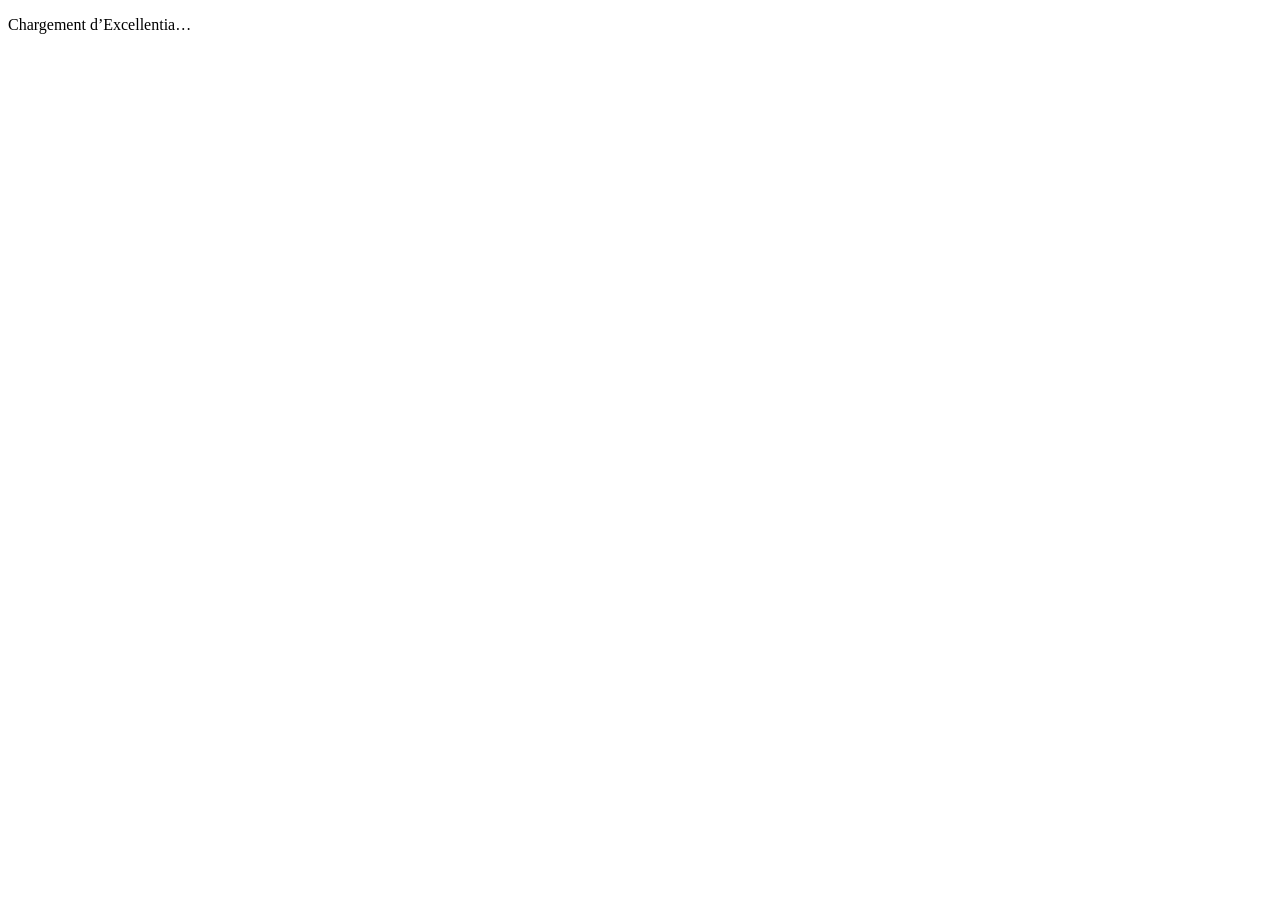
==== excellentia-student/index.html @ e50476e6 "gateway: add student entrypoint" ====
<!doctype html><html lang="fr"><meta charset="utf-8"><meta name="viewport" content="width=device-width,initial-scale=1"><title>Excellentia Student Gateway</title><link rel="manifest" href="manifest.webmanifest"><link rel="stylesheet" href="style.css"><body><main id="app"><p>Chargement d’Excellentia…</p></main><script src="app.js" defer></script></body></html>
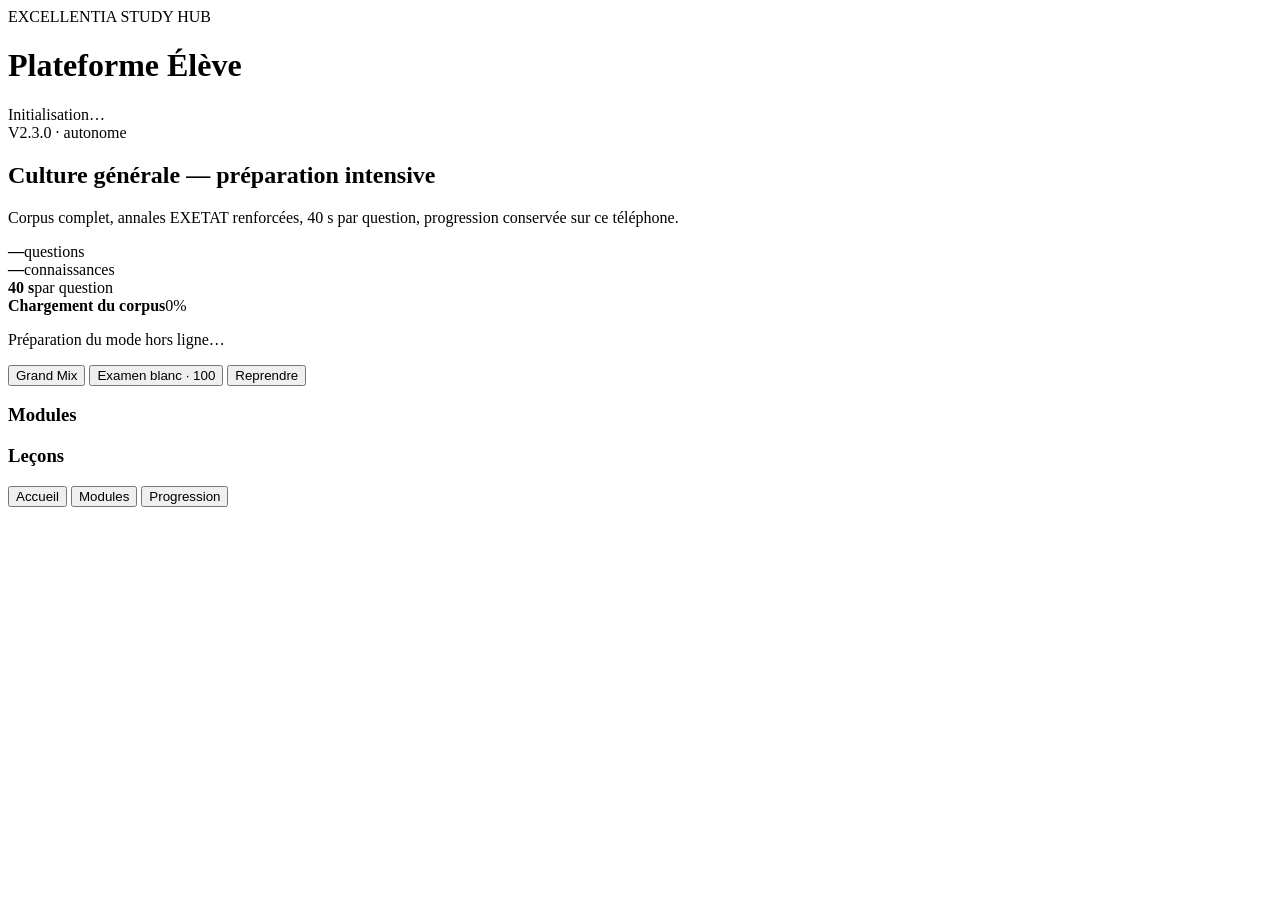
==== commit 50415383: "gateway: refresh index.html" ====
--- a/excellentia-student/index.html
+++ b/excellentia-student/index.html
@@ -1 +1,61 @@
-<!doctype html><html lang="fr"><meta charset="utf-8"><meta name="viewport" content="width=device-width,initial-scale=1"><title>Excellentia Student Gateway</title><link rel="manifest" href="manifest.webmanifest"><link rel="stylesheet" href="style.css"><body><main id="app"><p>Chargement d’Excellentia…</p></main><script src="app.js" defer></script></body></html>+<!doctype html>
+<html lang="fr">
+<head>
+<meta charset="utf-8">
+<meta name="viewport" content="width=device-width,initial-scale=1,viewport-fit=cover">
+<meta name="theme-color" content="#101828">
+<title>Excellentia Study Hub — Élève</title>
+<link rel="manifest" href="./manifest.webmanifest">
+<link rel="stylesheet" href="./style.css?v=230">
+</head>
+<body>
+<div id="app">
+<header class="topbar">
+  <div>
+    <div class="eyebrow">EXCELLENTIA STUDY HUB</div>
+    <h1>Plateforme Élève</h1>
+  </div>
+  <div id="net" class="pill">Initialisation…</div>
+</header>
+<main id="view">
+  <section class="hero card">
+    <div>
+      <span class="badge">V2.3.0 · autonome</span>
+      <h2>Culture générale — préparation intensive</h2>
+      <p>Corpus complet, annales EXETAT renforcées, 40 s par question, progression conservée sur ce téléphone.</p>
+    </div>
+    <div class="heroStats">
+      <div><b id="qCount">—</b><span>questions</span></div>
+      <div><b id="kCount">—</b><span>connaissances</span></div>
+      <div><b>40 s</b><span>par question</span></div>
+    </div>
+  </section>
+  <section id="loading" class="card">
+    <div class="row"><b>Chargement du corpus</b><span id="loadPct">0%</span></div>
+    <div class="progress"><i id="loadBar"></i></div>
+    <p id="loadText" class="muted">Préparation du mode hors ligne…</p>
+  </section>
+  <section id="dashboard" class="hidden">
+    <div class="actions">
+      <button class="primary" data-action="start-mix">Grand Mix</button>
+      <button data-action="start-exam">Examen blanc · 100</button>
+      <button data-action="resume">Reprendre</button>
+    </div>
+    <div id="stats" class="statsGrid"></div>
+    <h3>Modules</h3>
+    <div id="modules" class="moduleGrid"></div>
+    <h3>Leçons</h3>
+    <div id="lessons" class="lessonList"></div>
+  </section>
+  <section id="session" class="hidden"></section>
+  <section id="result" class="hidden"></section>
+</main>
+<nav class="dock">
+  <button data-nav="home">Accueil</button>
+  <button data-nav="modules">Modules</button>
+  <button data-nav="stats">Progression</button>
+</nav>
+</div>
+<script src="./app.js?v=230" defer></script>
+</body>
+</html>
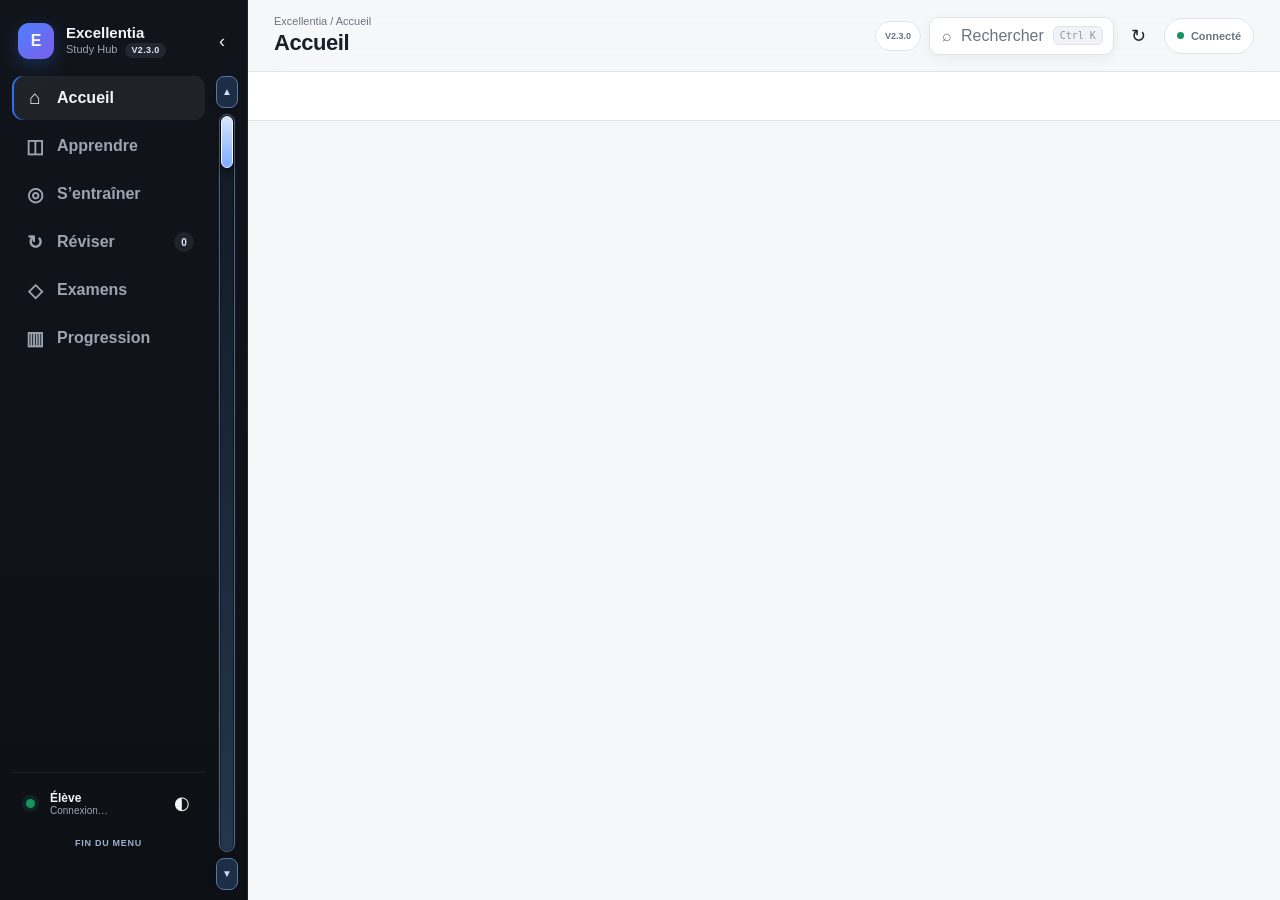
==== commit 98ad1689: "gateway: align student shell with Excellentia" ====
--- a/excellentia-student/index.html
+++ b/excellentia-student/index.html
@@ -3,59 +3,100 @@
 <head>
 <meta charset="utf-8">
 <meta name="viewport" content="width=device-width,initial-scale=1,viewport-fit=cover">
-<meta name="theme-color" content="#101828">
-<title>Excellentia Study Hub — Élève</title>
+<meta name="theme-color" content="#0d1117">
+<meta name="referrer" content="no-referrer">
+<title>Excellentia Study Hub</title>
 <link rel="manifest" href="./manifest.webmanifest">
-<link rel="stylesheet" href="./style.css?v=230">
+<link rel="stylesheet" href="./style.css?v=301">
 </head>
 <body>
-<div id="app">
-<header class="topbar">
-  <div>
-    <div class="eyebrow">EXCELLENTIA STUDY HUB</div>
-    <h1>Plateforme Élève</h1>
+<div class="app-shell" id="appShell">
+  <aside class="rail" id="rail">
+    <div class="brand-block">
+      <div class="brand-mark">E</div>
+      <div class="brand-copy"><strong>Excellentia</strong><span>Study Hub <b class="version-badge" id="versionBadge">V2.3.0</b></span></div>
+      <button class="ghost-icon desktop-collapse" id="collapseRail" aria-label="Réduire la navigation">‹</button>
+    </div>
+    <div class="rail-scroll-wrap" id="railScrollWrap">
+      <div class="rail-scroll" id="railScroll" tabindex="0" aria-label="Navigation principale">
+        <nav class="primary-nav" id="primaryNav">
+          <button data-space="home" class="active"><span class="nav-ico">⌂</span><span>Accueil</span></button>
+          <button data-space="learn"><span class="nav-ico">◫</span><span>Apprendre</span></button>
+          <button data-space="train"><span class="nav-ico">◎</span><span>S’entraîner</span></button>
+          <button data-space="review"><span class="nav-ico">↻</span><span>Réviser</span><em id="reviewNavBadge" class="nav-badge">0</em></button>
+          <button data-space="exam"><span class="nav-ico">◇</span><span>Examens</span></button>
+          <button data-space="progress"><span class="nav-ico">▥</span><span>Progression</span></button>
+        </nav>
+        <div class="rail-spacer"></div>
+        <div class="account-card">
+          <div class="presence"><span id="netDot" class="presence-dot"></span></div>
+          <div class="account-copy"><strong>Élève</strong><span id="netLabel">Connexion…</span></div>
+          <button class="ghost-icon" id="themeToggle" title="Changer de thème">◐</button>
+        </div>
+        <div class="rail-scroll-end" aria-hidden="true">Fin du menu</div>
+      </div>
+      <div class="rail-scrollbar" id="railScrollbar" role="scrollbar" tabindex="0" aria-label="Défilement du menu">
+        <button type="button" class="rail-scroll-btn" id="railScrollUp" aria-label="Monter">▲</button>
+        <div class="rail-scroll-track" id="railScrollTrack"><div class="rail-scroll-thumb" id="railScrollThumb"></div></div>
+        <button type="button" class="rail-scroll-btn" id="railScrollDown" aria-label="Descendre">▼</button>
+      </div>
+    </div>
+  </aside>
+
+  <main class="workspace">
+    <header class="app-header">
+      <button class="ghost-icon mobile-menu" id="mobileMenu" aria-label="Menu">☰</button>
+      <div class="header-context">
+        <div class="breadcrumbs" id="breadcrumbs">Excellentia / Accueil</div>
+        <h1 id="pageTitle">Accueil</h1>
+      </div>
+      <div class="header-actions">
+        <span class="build-chip" id="buildChip">V2.3.0</span>
+        <button class="command-button" id="commandButton"><span>⌕</span><span class="command-label">Rechercher</span><kbd>Ctrl K</kbd></button>
+        <button class="ghost-icon" id="refreshButton" title="Actualiser">↻</button>
+        <div class="sync-pill" id="syncPill"><span></span><b id="syncLabel">Connecté</b></div>
+      </div>
+    </header>
+    <div class="context-bar" id="contextBar">
+      <nav class="tabs" id="contextTabs"></nav>
+      <div class="context-actions" id="contextActions"></div>
+    </div>
+    <section class="content-stage">
+      <div class="content-column" id="viewHost"></div>
+      <aside class="inspector" id="inspector"></aside>
+    </section>
+  </main>
+</div>
+
+<nav class="mobile-dock" id="mobileDock">
+  <button data-space="home" class="active"><span>⌂</span><small>Accueil</small></button>
+  <button data-space="learn"><span>◫</span><small>Apprendre</small></button>
+  <button data-space="train"><span>◎</span><small>Entraîner</small></button>
+  <button data-space="review"><span>↻</span><small>Réviser</small></button>
+  <button data-action="more"><span>•••</span><small>Plus</small></button>
+</nav>
+<div class="mobile-sheet" id="mobileSheet">
+  <div class="sheet-handle"></div>
+  <button data-space="exam">◇ Examens</button>
+  <button data-space="progress">▥ Progression</button>
+</div>
+<div class="overlay" id="overlay"></div>
+
+<div class="command-palette" id="commandPalette" aria-hidden="true">
+  <div class="command-dialog">
+    <div class="command-input-wrap"><span>⌕</span><input id="commandInput" placeholder="Aller à… rechercher un module, une notion, une action"></div>
+    <div class="command-results" id="commandResults"></div>
   </div>
-  <div id="net" class="pill">Initialisation…</div>
-</header>
-<main id="view">
-  <section class="hero card">
-    <div>
-      <span class="badge">V2.3.0 · autonome</span>
-      <h2>Culture générale — préparation intensive</h2>
-      <p>Corpus complet, annales EXETAT renforcées, 40 s par question, progression conservée sur ce téléphone.</p>
-    </div>
-    <div class="heroStats">
-      <div><b id="qCount">—</b><span>questions</span></div>
-      <div><b id="kCount">—</b><span>connaissances</span></div>
-      <div><b>40 s</b><span>par question</span></div>
-    </div>
+</div>
+
+<div class="drawer-backdrop" id="drawerBackdrop">
+  <section class="drawer" id="drawer">
+    <header><div><span class="eyebrow" id="drawerEyebrow"></span><h2 id="drawerTitle"></h2></div><button class="ghost-icon" id="drawerClose">✕</button></header>
+    <div class="drawer-body" id="drawerBody"></div>
   </section>
-  <section id="loading" class="card">
-    <div class="row"><b>Chargement du corpus</b><span id="loadPct">0%</span></div>
-    <div class="progress"><i id="loadBar"></i></div>
-    <p id="loadText" class="muted">Préparation du mode hors ligne…</p>
-  </section>
-  <section id="dashboard" class="hidden">
-    <div class="actions">
-      <button class="primary" data-action="start-mix">Grand Mix</button>
-      <button data-action="start-exam">Examen blanc · 100</button>
-      <button data-action="resume">Reprendre</button>
-    </div>
-    <div id="stats" class="statsGrid"></div>
-    <h3>Modules</h3>
-    <div id="modules" class="moduleGrid"></div>
-    <h3>Leçons</h3>
-    <div id="lessons" class="lessonList"></div>
-  </section>
-  <section id="session" class="hidden"></section>
-  <section id="result" class="hidden"></section>
-</main>
-<nav class="dock">
-  <button data-nav="home">Accueil</button>
-  <button data-nav="modules">Modules</button>
-  <button data-nav="stats">Progression</button>
-</nav>
 </div>
-<script src="./app.js?v=230" defer></script>
+
+<div class="toast-stack" id="toasts"></div>
+<script src="./app.js?v=301"></script>
 </body>
 </html>
--- a/excellentia-student/style.css
+++ b/excellentia-student/style.css
@@ -0,0 +1,575 @@
+:root{
+  --bg:#f6f7f9;--panel:#ffffff;--panel-2:#f1f3f6;--panel-3:#e9edf2;
+  --text:#18202a;--muted:#6b7480;--soft:#8f98a4;--line:#dfe4ea;
+  --nav:#11151b;--nav-2:#171c23;--nav-text:#f3f5f7;--nav-muted:#9ba5b2;
+  --accent:#2f6fed;--accent-2:#194fb7;--accent-soft:#e9f0ff;
+  --good:#15945d;--good-soft:#e7f7ef;--warn:#c98208;--warn-soft:#fff3d8;
+  --bad:#cf3d4d;--bad-soft:#fdecef;--violet:#7a5ce7;--violet-soft:#f0edff;
+  --shadow:0 10px 28px rgba(21,31,46,.08);--shadow-soft:0 3px 12px rgba(21,31,46,.06);
+  --radius:16px;--radius-sm:11px;--rail:248px;--header:72px;
+  font-family:Inter,ui-sans-serif,-apple-system,BlinkMacSystemFont,"Segoe UI",Roboto,Arial,sans-serif
+}
+*{box-sizing:border-box}html,body{margin:0;min-height:100%;background:var(--bg);color:var(--text)}
+button,input,select,textarea{font:inherit}button{cursor:pointer}body{min-height:100vh;overflow:hidden}
+body.dark{
+  --bg:#0f1318;--panel:#171c22;--panel-2:#1d232b;--panel-3:#252c35;
+  --text:#edf1f5;--muted:#9da7b4;--soft:#7f8996;--line:#2c343e;
+  --accent:#79a6ff;--accent-2:#9bbcff;--accent-soft:#1b2a45;
+  --good:#61d39b;--good-soft:#143125;--warn:#efbd5c;--warn-soft:#362b16;
+  --bad:#ff8490;--bad-soft:#3a1f24;--violet:#b49cff;--violet-soft:#2b2542;
+  --shadow:0 10px 28px rgba(0,0,0,.22);--shadow-soft:0 3px 12px rgba(0,0,0,.18)
+}
+.app-shell{display:grid;grid-template-columns:var(--rail) 1fr;height:100vh;height:100dvh;min-height:0}
+.rail{background:linear-gradient(180deg,var(--nav),#0d1116);color:var(--nav-text);padding:16px 8px 10px 12px;display:flex;flex-direction:column;gap:10px;min-width:0;min-height:0;height:100vh;height:100dvh;overflow:hidden;border-right:1px solid #202631}
+.brand-block{height:50px;display:grid;grid-template-columns:38px 1fr 28px;gap:10px;align-items:center;padding:0 6px}
+.brand-mark{width:36px;height:36px;border-radius:11px;background:linear-gradient(135deg,#4e80ff,#7c5ee8);display:grid;place-items:center;font-weight:900;box-shadow:0 6px 18px #2f6fed44}
+.brand-copy{display:flex;flex-direction:column;min-width:0}.brand-copy strong{font-size:15px}.brand-copy span{font-size:11px;color:var(--nav-muted);margin-top:2px}
+.ghost-icon{border:0;background:transparent;color:inherit;width:34px;height:34px;border-radius:10px;display:grid;place-items:center;font-size:18px}
+.ghost-icon:hover{background:rgba(255,255,255,.08)}
+.primary-nav,.secondary-nav{display:grid;gap:4px}.primary-nav button,.secondary-nav button{position:relative;border:0;background:transparent;color:var(--nav-muted);height:44px;border-radius:11px;padding:0 11px;display:grid;grid-template-columns:24px 1fr auto;gap:10px;align-items:center;text-align:left;font-weight:650}
+.primary-nav button:hover,.secondary-nav button:hover{background:#ffffff0a;color:var(--nav-text)}
+.primary-nav button.active,.secondary-nav button.active{background:#ffffff10;color:var(--nav-text);box-shadow:inset 2px 0 0 var(--accent)}
+.nav-ico{font-size:19px;text-align:center}.nav-badge{font-style:normal;font-size:10px;min-width:20px;height:20px;padding:0 5px;border-radius:999px;background:#ffffff12;color:#dbe7ff;display:grid;place-items:center}
+.rail-spacer{flex:1 0 12px;min-height:12px}.account-card{display:grid;grid-template-columns:24px 1fr 34px;align-items:center;gap:8px;border-top:1px solid #ffffff10;padding:13px 6px 0}
+.presence{display:grid;place-items:center}.presence-dot{width:9px;height:9px;border-radius:50%;background:var(--good);box-shadow:0 0 0 4px #15945d22}.presence-dot.off{background:var(--bad);box-shadow:0 0 0 4px #cf3d4d22}
+.account-copy{display:flex;flex-direction:column;min-width:0}.account-copy strong{font-size:12px}.account-copy span{font-size:10px;color:var(--nav-muted);overflow:hidden;text-overflow:ellipsis;white-space:nowrap}
+
+.workspace{min-width:0;display:grid;grid-template-rows:var(--header) auto 1fr;overflow:hidden}
+.app-header{height:var(--header);background:color-mix(in srgb,var(--bg) 88%,transparent);backdrop-filter:blur(16px);border-bottom:1px solid var(--line);display:flex;align-items:center;justify-content:space-between;padding:0 26px;position:relative;z-index:20}
+.header-context{min-width:0}.breadcrumbs{font-size:11px;color:var(--muted);margin-bottom:3px}.header-context h1{font-size:22px;margin:0;letter-spacing:-.02em}
+.header-actions{display:flex;align-items:center;gap:8px}.command-button{height:38px;border:1px solid var(--line);background:var(--panel);border-radius:10px;color:var(--muted);display:flex;align-items:center;gap:9px;padding:0 10px 0 12px;box-shadow:var(--shadow-soft)}
+.command-button kbd{font-size:10px;background:var(--panel-2);border:1px solid var(--line);border-radius:6px;padding:3px 6px;color:var(--soft)}
+.sync-pill{height:36px;border:1px solid var(--line);background:var(--panel);border-radius:999px;padding:0 12px;display:flex;align-items:center;gap:7px;font-size:11px;color:var(--muted)}
+.sync-pill span{width:7px;height:7px;border-radius:50%;background:var(--good)}.sync-pill.off span{background:var(--warn)}
+.context-bar{min-height:49px;border-bottom:1px solid var(--line);background:var(--panel);display:flex;align-items:end;justify-content:space-between;padding:0 24px;gap:14px;z-index:15}
+.tabs{display:flex;align-items:end;gap:2px;overflow-x:auto;scrollbar-width:none}.tabs::-webkit-scrollbar{display:none}.tabs button{height:48px;border:0;background:transparent;color:var(--muted);padding:0 13px;position:relative;white-space:nowrap;font-weight:650;font-size:13px}
+.tabs button:hover{color:var(--text)}.tabs button.active{color:var(--text)}.tabs button.active:after{content:"";position:absolute;height:2px;background:var(--accent);left:10px;right:10px;bottom:0;border-radius:2px 2px 0 0}
+.context-actions{display:flex;gap:7px;padding-bottom:7px}
+.content-stage{overflow:auto;display:grid;grid-template-columns:minmax(0,1fr) auto;align-items:start}
+.content-column{width:min(1180px,100%);padding:26px 28px 64px;margin:0 auto;min-width:0}
+.inspector{width:0;overflow:hidden;transition:.2s;border-left:0 solid var(--line);background:var(--panel);height:100%;position:sticky;top:0}
+.inspector.open{width:300px;border-left-width:1px;padding:22px}
+.mobile-menu,.mobile-dock{display:none}
+
+.hero{background:linear-gradient(135deg,#13223b 0%,#1b3766 52%,#4b3d76 100%);color:#fff;border-radius:22px;padding:26px;box-shadow:var(--shadow);position:relative;overflow:hidden}
+.hero:after{content:"";position:absolute;width:300px;height:300px;border-radius:50%;background:#ffffff0e;right:-80px;top:-100px}
+.hero .eyebrow{color:#cfe0ff}.hero h2{font-size:30px;line-height:1.08;margin:6px 0 10px;max-width:620px;letter-spacing:-.035em}.hero p{color:#d8e1ec;max-width:650px;margin:0;line-height:1.55}
+.hero-actions{display:flex;gap:9px;flex-wrap:wrap;margin-top:18px;position:relative;z-index:2}
+.eyebrow{font-size:10px;font-weight:850;letter-spacing:.11em;text-transform:uppercase;color:var(--muted)}
+.btn{border:0;border-radius:10px;min-height:39px;padding:0 14px;background:var(--accent);color:#fff;font-weight:750;box-shadow:var(--shadow-soft)}
+.btn:hover{filter:brightness(1.03)}.btn.secondary{background:var(--panel);color:var(--text);border:1px solid var(--line);box-shadow:none}.btn.ghost{background:transparent;color:var(--text);border:1px solid var(--line);box-shadow:none}.btn.good{background:var(--good)}.btn.danger{background:var(--bad)}
+.btn.small{min-height:33px;padding:0 11px;font-size:12px}
+
+.metric-grid{display:grid;grid-template-columns:repeat(5,minmax(0,1fr));gap:10px;margin-top:14px}
+.metric{background:var(--panel);border:1px solid var(--line);border-radius:14px;padding:14px;box-shadow:var(--shadow-soft);min-width:0}.metric b{font-size:24px;display:block;letter-spacing:-.03em}.metric span{font-size:11px;color:var(--muted);display:block;margin-top:4px}
+.section{margin-top:22px}.section-head{display:flex;align-items:end;justify-content:space-between;gap:14px;margin-bottom:10px}.section-head h2{font-size:18px;margin:0}.section-head p{font-size:12px;color:var(--muted);margin:3px 0 0}
+.grid{display:grid;gap:10px}.grid.two{grid-template-columns:repeat(2,minmax(0,1fr))}.grid.three{grid-template-columns:repeat(3,minmax(0,1fr))}.grid.four{grid-template-columns:repeat(4,minmax(0,1fr))}
+.card{background:var(--panel);border:1px solid var(--line);border-radius:var(--radius);box-shadow:var(--shadow-soft);padding:16px;min-width:0}.card.flat{box-shadow:none}.card h3{margin:0 0 6px;font-size:15px}.card p{color:var(--muted);font-size:12px;line-height:1.5;margin:0}
+.card-row{display:flex;align-items:center;justify-content:space-between;gap:12px}.card-row+.card-row{border-top:1px solid var(--line);margin-top:12px;padding-top:12px}
+.progress-track{height:7px;background:var(--panel-3);border-radius:999px;overflow:hidden}.progress-fill{height:100%;background:var(--accent);border-radius:inherit}.progress-fill.good{background:var(--good)}.progress-fill.warn{background:var(--warn)}
+.pill{display:inline-flex;align-items:center;gap:5px;min-height:25px;border-radius:999px;padding:0 8px;border:1px solid var(--line);background:var(--panel-2);font-size:10px;color:var(--muted);font-weight:700}.pill.good{background:var(--good-soft);color:var(--good);border-color:transparent}.pill.warn{background:var(--warn-soft);color:var(--warn);border-color:transparent}.pill.bad{background:var(--bad-soft);color:var(--bad);border-color:transparent}
+.stat-line{display:grid;grid-template-columns:1fr auto;gap:10px;align-items:center;padding:9px 0}.stat-line+.stat-line{border-top:1px solid var(--line)}.stat-line span{font-size:12px;color:var(--muted)}.stat-line b{font-size:12px}
+
+.module-grid{display:grid;grid-template-columns:repeat(2,minmax(0,1fr));gap:10px}.module-card{display:grid;grid-template-columns:48px 1fr auto;gap:12px;align-items:center;background:var(--panel);border:1px solid var(--line);border-radius:15px;padding:14px;box-shadow:var(--shadow-soft)}
+.module-icon{width:46px;height:46px;border-radius:13px;background:var(--accent-soft);color:var(--accent);display:grid;place-items:center;font-weight:850}.module-copy h3{margin:0 0 4px;font-size:14px}.module-copy p{margin:0;color:var(--muted);font-size:11px}.module-copy .mini-progress{margin-top:8px;height:5px;background:var(--panel-3);border-radius:999px;overflow:hidden}.module-copy .mini-progress i{display:block;height:100%;background:var(--accent)}
+.module-meta{display:grid;justify-items:end;gap:7px}.module-meta b{font-size:12px}
+
+.lesson-layout{display:grid;grid-template-columns:230px minmax(0,1fr);gap:12px}.lesson-index{background:var(--panel);border:1px solid var(--line);border-radius:14px;padding:8px;position:sticky;top:0}.lesson-index button{width:100%;border:0;background:transparent;color:var(--muted);border-radius:9px;text-align:left;padding:9px;font-size:11px}.lesson-index button.active,.lesson-index button:hover{background:var(--panel-2);color:var(--text)}
+.lesson-reader{background:var(--panel);border:1px solid var(--line);border-radius:16px;padding:22px}.lesson-reader h2{margin:4px 0 10px}.lesson-reader p,.lesson-reader li{line-height:1.65;color:var(--muted);font-size:13px}.lesson-reader li+li{margin-top:6px}.recall-box{margin-top:18px;background:var(--violet-soft);border-radius:12px;padding:13px;color:var(--violet)}.recall-box p{color:inherit;margin-top:4px}
+
+.mode-grid{display:grid;grid-template-columns:repeat(3,minmax(0,1fr));gap:10px}.mode-card{background:var(--panel);border:1px solid var(--line);border-radius:15px;padding:16px;display:flex;flex-direction:column;min-height:175px}.mode-card .mode-icon{font-size:24px}.mode-card h3{margin:14px 0 6px}.mode-card p{flex:1;color:var(--muted);font-size:12px;line-height:1.5}.mode-card .mode-foot{display:flex;align-items:center;justify-content:space-between;gap:8px;margin-top:12px}
+
+.question-shell{display:grid;grid-template-columns:minmax(0,1fr) 250px;gap:12px}.question-main{background:var(--panel);border:1px solid var(--line);border-radius:18px;padding:20px}.question-top{display:flex;justify-content:space-between;gap:10px;align-items:center}.question-top .counter{font-size:11px;color:var(--muted)}.question-main h2{font-size:20px;line-height:1.45;margin:18px 0 15px}.answers{display:grid;gap:8px}.answer{border:1px solid var(--line);background:var(--panel);border-radius:11px;text-align:left;padding:12px 13px;color:var(--text);display:grid;grid-template-columns:28px 1fr;gap:8px;align-items:center}.answer:hover{border-color:var(--accent)}.answer.selected{border-color:var(--accent);background:var(--accent-soft)}.answer-key{width:25px;height:25px;border-radius:7px;background:var(--panel-2);display:grid;place-items:center;font-size:11px;font-weight:800}
+.question-side{display:grid;gap:10px;align-content:start}.timer-card{background:var(--panel);border:1px solid var(--line);border-radius:14px;padding:14px}.timer-card b{font-size:28px;display:block}.timer-card span{font-size:11px;color:var(--muted)}
+.question-nav{display:flex;gap:7px;justify-content:space-between;margin-top:16px}
+
+.bank-toolbar{display:grid;grid-template-columns:minmax(220px,1fr) 180px 180px auto;gap:8px;margin-bottom:12px}.field{height:39px;border:1px solid var(--line);background:var(--panel);color:var(--text);border-radius:10px;padding:0 11px;outline:none}.field:focus{border-color:var(--accent)}
+.bank-grid{display:grid;grid-template-columns:repeat(2,minmax(0,1fr));gap:9px}.bank-card{background:var(--panel);border:1px solid var(--line);border-radius:13px;padding:13px}.bank-card header{display:flex;justify-content:space-between;gap:8px}.bank-card h3{font-size:13px;line-height:1.45;margin:9px 0}.bank-card footer{display:flex;gap:6px;flex-wrap:wrap}
+.empty-state{min-height:240px;border:1px dashed var(--line);border-radius:16px;background:var(--panel);display:grid;place-items:center;text-align:center;padding:24px}.empty-state .empty-inner{max-width:470px}.empty-state .empty-icon{font-size:32px}.empty-state h3{margin:10px 0 6px}.empty-state p{color:var(--muted);font-size:12px;line-height:1.5}.empty-state .actions{display:flex;gap:8px;justify-content:center;flex-wrap:wrap;margin-top:13px}
+
+.timeline{display:grid;gap:8px}.timeline-item{display:grid;grid-template-columns:54px 1fr auto;gap:10px;align-items:center;background:var(--panel);border:1px solid var(--line);border-radius:13px;padding:12px}.timeline-item.active{border-color:var(--accent);box-shadow:inset 3px 0 0 var(--accent)}.timeline-item.done{opacity:.72}.timeline-time{font-weight:850;font-size:15px}.timeline-copy b{display:block;font-size:12px}.timeline-copy span{display:block;color:var(--muted);font-size:10px;margin-top:2px}
+.day-layout{display:grid;grid-template-columns:minmax(0,1fr) 270px;gap:12px}.day-side{position:sticky;top:0;align-self:start}
+.day-picker{display:grid;grid-template-columns:repeat(4,1fr);gap:9px}.day-option{border:1px solid var(--line);background:var(--panel);border-radius:14px;padding:14px;text-align:left}.day-option b{font-size:22px;display:block}.day-option span{font-size:11px;color:var(--muted)}.day-option:hover{border-color:var(--accent)}
+
+.domain-list{display:grid;gap:9px}.domain-row{display:grid;grid-template-columns:180px minmax(0,1fr) 70px;gap:10px;align-items:center}.domain-row b{font-size:12px}.domain-row span{font-size:11px;color:var(--muted);text-align:right}
+.history-table{width:100%;border-collapse:collapse}.history-table th,.history-table td{text-align:left;padding:10px;border-bottom:1px solid var(--line);font-size:11px}.history-table th{color:var(--muted);font-weight:700}.history-table td:last-child,.history-table th:last-child{text-align:right}
+
+.admin-sections{display:grid;gap:12px}.admin-card{background:var(--panel);border:1px solid var(--line);border-radius:16px;padding:17px}.admin-card h3{margin:3px 0 12px}.setting-row{display:grid;grid-template-columns:1fr auto;gap:12px;align-items:center;padding:10px 0}.setting-row+.setting-row{border-top:1px solid var(--line)}.setting-row span{font-size:11px;color:var(--muted)}.setting-row b{font-size:12px}
+.qr-grid{display:grid;grid-template-columns:190px 1fr;gap:16px;align-items:center}.qr-box{min-height:180px;border:1px solid var(--line);background:#fff;border-radius:14px;display:grid;place-items:center;padding:10px}
+
+.command-palette{position:fixed;inset:0;background:#0b0f1470;backdrop-filter:blur(6px);z-index:100;display:none;place-items:start center;padding-top:10vh}.command-palette.open{display:grid}.command-dialog{width:min(680px,calc(100vw - 26px));background:var(--panel);border:1px solid var(--line);border-radius:16px;box-shadow:0 24px 80px #0005;overflow:hidden}.command-input-wrap{height:54px;display:grid;grid-template-columns:24px 1fr;align-items:center;padding:0 14px;border-bottom:1px solid var(--line)}.command-input-wrap input{border:0;outline:0;background:transparent;color:var(--text);font-size:14px}.command-results{padding:8px;max-height:55vh;overflow:auto}.command-item{width:100%;border:0;background:transparent;color:var(--text);border-radius:10px;padding:10px;display:flex;align-items:center;justify-content:space-between;text-align:left}.command-item:hover{background:var(--panel-2)}.command-item small{color:var(--muted)}
+.drawer-backdrop{position:fixed;inset:0;background:#0b0f1466;z-index:90;display:none}.drawer-backdrop.open{display:block}.drawer{position:absolute;right:0;top:0;bottom:0;width:min(620px,94vw);background:var(--panel);box-shadow:-20px 0 60px #0003;display:flex;flex-direction:column}.drawer header{height:72px;border-bottom:1px solid var(--line);display:flex;align-items:center;justify-content:space-between;padding:0 18px}.drawer header h2{margin:3px 0 0}.drawer-body{overflow:auto;padding:18px}
+.toast-stack{position:fixed;right:18px;bottom:18px;z-index:120;display:grid;gap:8px}.toast{min-width:260px;max-width:380px;background:#17202b;color:#fff;border:1px solid #ffffff18;border-radius:12px;padding:11px 13px;box-shadow:0 10px 30px #0004}.toast b{display:block;font-size:12px}.toast span{display:block;color:#c3ced9;font-size:10px;margin-top:3px}
+.overlay,.mobile-sheet{display:none}
+
+body.rail-collapsed{--rail:76px}.rail-collapsed .brand-copy,.rail-collapsed .primary-nav button span:not(.nav-ico),.rail-collapsed .secondary-nav button span:not(.nav-ico),.rail-collapsed .nav-badge,.rail-collapsed .account-copy{display:none}.rail-collapsed .brand-block{grid-template-columns:38px 1fr}.rail-collapsed .desktop-collapse{transform:rotate(180deg)}.rail-collapsed .primary-nav button,.rail-collapsed .secondary-nav button{grid-template-columns:1fr;justify-items:center;padding:0}
+
+@media(max-width:1120px){
+  .metric-grid{grid-template-columns:repeat(3,1fr)}.mode-grid{grid-template-columns:repeat(2,1fr)}.grid.four{grid-template-columns:repeat(2,1fr)}.module-grid{grid-template-columns:1fr}.inspector.open{width:270px}.bank-grid{grid-template-columns:1fr}.bank-toolbar{grid-template-columns:1fr 150px 150px auto}
+}
+@media(max-width:860px){
+  body{overflow:auto}.app-shell{display:block;height:auto;min-height:100vh}.rail{position:fixed;left:-280px;top:0;bottom:0;width:260px;z-index:80;transition:.2s}.rail.open{left:0}.desktop-collapse{display:none}.workspace{display:block;overflow:visible}.app-header{position:sticky;top:0;padding:0 14px}.mobile-menu{display:grid}.command-label,.command-button kbd{display:none}.command-button{width:38px;padding:0;justify-content:center}.sync-pill b{display:none}.sync-pill{width:36px;padding:0;justify-content:center}.context-bar{position:sticky;top:var(--header);padding:0 10px}.content-stage{display:block;overflow:visible}.content-column{padding:18px 14px 92px}.inspector,.inspector.open{display:none}.mobile-dock{display:grid;position:fixed;left:0;right:0;bottom:0;height:70px;background:color-mix(in srgb,var(--panel) 95%,transparent);backdrop-filter:blur(18px);border-top:1px solid var(--line);z-index:70;grid-template-columns:repeat(5,1fr);padding-bottom:env(safe-area-inset-bottom)}.mobile-dock button{border:0;background:transparent;color:var(--muted);display:grid;place-items:center;align-content:center;gap:3px}.mobile-dock button span{font-size:18px}.mobile-dock button small{font-size:9px}.mobile-dock button.active{color:var(--accent)}
+  .overlay{position:fixed;inset:0;background:#0b0f1466;z-index:75}.overlay.open{display:block}.mobile-sheet{position:fixed;left:8px;right:8px;bottom:-300px;background:var(--panel);border:1px solid var(--line);border-radius:18px 18px 0 0;z-index:85;padding:10px;transition:.2s;box-shadow:0 -20px 60px #0003}.mobile-sheet.open{display:block;bottom:70px}.mobile-sheet button{width:100%;height:44px;border:0;background:transparent;color:var(--text);text-align:left;border-radius:10px;padding:0 12px}.mobile-sheet button:hover{background:var(--panel-2)}.sheet-handle{width:42px;height:4px;background:var(--line);border-radius:999px;margin:0 auto 8px}
+  .hero h2{font-size:26px}.metric-grid{grid-template-columns:repeat(2,1fr)}.grid.two,.grid.three,.grid.four{grid-template-columns:1fr}.lesson-layout,.question-shell,.day-layout{grid-template-columns:1fr}.lesson-index,.day-side{position:static}.mode-grid{grid-template-columns:1fr}.day-picker{grid-template-columns:repeat(2,1fr)}.bank-toolbar{grid-template-columns:1fr 1fr}.bank-toolbar input{grid-column:1/-1}.bank-toolbar .btn{grid-column:1/-1}.qr-grid{grid-template-columns:1fr}.qr-box{width:190px}.domain-row{grid-template-columns:120px 1fr 54px}
+}
+@media(max-width:520px){
+  .header-context h1{font-size:18px}.breadcrumbs{display:none}.app-header{height:62px;--header:62px}.hero{padding:20px}.hero h2{font-size:23px}.metric-grid{grid-template-columns:1fr 1fr}.metric b{font-size:20px}.module-card{grid-template-columns:42px 1fr}.module-meta{grid-column:2;justify-items:start}.day-picker{grid-template-columns:1fr 1fr}.bank-toolbar{grid-template-columns:1fr}.bank-toolbar select,.bank-toolbar .btn{grid-column:1}.question-main{padding:15px}.question-main h2{font-size:17px}.content-column{padding-left:10px;padding-right:10px}
+}
+/* V2 teaching flow */
+.lesson-summary{font-size:13px!important;line-height:1.65!important;max-width:760px}
+.lesson-step-tabs{display:flex;gap:6px;overflow-x:auto;margin:18px 0 14px;padding-bottom:2px;scrollbar-width:none}
+.lesson-step-tabs::-webkit-scrollbar{display:none}
+.lesson-step-tabs button{border:1px solid var(--line);background:var(--panel);color:var(--muted);border-radius:10px;min-height:36px;padding:0 11px;font-weight:750;white-space:nowrap}
+.lesson-step-tabs button.active{background:var(--accent-soft);color:var(--accent);border-color:color-mix(in srgb,var(--accent) 45%,var(--line))}
+.lesson-panel{display:grid;gap:14px}
+.lesson-panel-head{display:flex;justify-content:space-between;gap:12px;align-items:end}
+.lesson-panel-head h3{margin:3px 0 0;font-size:17px}
+.lesson-point-grid{display:grid;grid-template-columns:repeat(2,minmax(0,1fr));gap:8px}
+.lesson-point{display:grid;grid-template-columns:28px 1fr;gap:9px;align-items:start;border:1px solid var(--line);background:var(--panel-2);border-radius:12px;padding:11px}
+.lesson-point>span{width:26px;height:26px;border-radius:8px;background:var(--accent-soft);color:var(--accent);display:grid;place-items:center;font-size:10px;font-weight:850}
+.lesson-point p{margin:2px 0 0!important;color:var(--text)!important;font-size:12px!important;line-height:1.5!important}
+.lesson-note{border-left:3px solid var(--accent);background:var(--accent-soft);padding:11px 12px;border-radius:0 10px 10px 0}
+.lesson-note b{font-size:11px}.lesson-note p{margin:3px 0 0!important;font-size:11px!important;color:var(--muted)!important}
+.memory-board{display:flex;gap:8px;flex-wrap:wrap;padding:14px;border:1px dashed var(--line);border-radius:13px;background:var(--panel-2)}
+.memory-chip{border:1px solid var(--line);background:var(--panel);color:var(--text);border-radius:999px;padding:8px 11px;font-size:11px;font-weight:700;transition:.15s}
+.memory-chip.hidden-memory{color:transparent;filter:blur(5px);user-select:none}
+.recall-stack{display:grid;gap:8px}
+.recall-item{display:grid;grid-template-columns:32px 1fr;gap:10px;border:1px solid var(--line);border-radius:12px;padding:11px;background:var(--panel)}
+.recall-num{width:30px;height:30px;border-radius:9px;background:var(--violet-soft);color:var(--violet);display:grid;place-items:center;font-weight:850;font-size:11px}
+.recall-item p{margin:0 0 8px!important;color:var(--text)!important;font-size:12px!important}
+.checklist{display:grid;gap:7px;border:1px solid var(--line);border-radius:12px;padding:11px;background:var(--panel-2)}
+.checklist label{display:flex;gap:8px;align-items:flex-start;font-size:11px;color:var(--text);line-height:1.45}
+.checklist input{margin-top:2px;accent-color:var(--accent)}
+@media(max-width:680px){.lesson-point-grid{grid-template-columns:1fr}.lesson-step-tabs{margin-left:-2px;margin-right:-2px}}
+
+/* V2 teaching depth */
+.study-sequence{display:grid;gap:8px;margin:10px 0 18px}
+.study-step{display:grid;grid-template-columns:28px 1fr;gap:10px;align-items:start;padding:10px 11px;border:1px solid var(--line);background:var(--panel-2);border-radius:11px}
+.study-step>span{width:26px;height:26px;border-radius:8px;background:var(--accent-soft);color:var(--accent);display:grid;place-items:center;font-size:11px;font-weight:850}
+.study-step p{margin:2px 0 0!important;color:var(--text)!important}
+.lesson-hint{margin:-2px 0 10px!important}
+.lesson-knowledge-grid{display:grid;grid-template-columns:repeat(2,minmax(0,1fr));gap:9px;margin:10px 0 18px}
+.lesson-knowledge-card{background:var(--panel);border:1px solid var(--line);border-radius:13px;padding:13px}
+.lesson-knowledge-card header{display:flex;justify-content:space-between;gap:8px;align-items:center}
+.lesson-knowledge-card h3{font-size:13px;line-height:1.45;margin:10px 0}
+.knowledge-answer{margin-top:10px;padding:10px;border-radius:10px;background:var(--good-soft);color:var(--text)}
+.knowledge-answer b{display:block;color:var(--good);font-size:14px;margin-bottom:4px}.knowledge-answer p{margin:0 0 5px!important}.knowledge-answer small{color:var(--muted);font-size:9px}
+.recall-card{cursor:pointer}.recall-card small{display:block;color:var(--muted);margin-top:6px;font-size:9px}
+.recall-help{margin-top:9px;padding-top:9px;border-top:1px solid var(--line)}.recall-help b{color:var(--good)}.recall-help p{margin-top:4px!important}
+@media(max-width:700px){.lesson-knowledge-grid{grid-template-columns:1fr}}
+
+
+/* V2.1 — scrollbars visibles et cohérentes */
+.content-stage,.drawer-body,.command-results,.lesson-workspace-main,.result-scroll,.workday-plan,.question-map{
+  scrollbar-width:auto;scrollbar-color:var(--accent) var(--panel-2)
+}
+.content-stage::-webkit-scrollbar,.drawer-body::-webkit-scrollbar,.command-results::-webkit-scrollbar,
+.lesson-workspace-main::-webkit-scrollbar,.result-scroll::-webkit-scrollbar,.workday-plan::-webkit-scrollbar,.question-map::-webkit-scrollbar{width:12px;height:12px}
+.content-stage::-webkit-scrollbar-track,.drawer-body::-webkit-scrollbar-track,.command-results::-webkit-scrollbar-track,
+.lesson-workspace-main::-webkit-scrollbar-track,.result-scroll::-webkit-scrollbar-track,.workday-plan::-webkit-scrollbar-track,.question-map::-webkit-scrollbar-track{background:var(--panel-2);border-left:1px solid var(--line)}
+.content-stage::-webkit-scrollbar-thumb,.drawer-body::-webkit-scrollbar-thumb,.command-results::-webkit-scrollbar-thumb,
+.lesson-workspace-main::-webkit-scrollbar-thumb,.result-scroll::-webkit-scrollbar-thumb,.workday-plan::-webkit-scrollbar-thumb,.question-map::-webkit-scrollbar-thumb{background:color-mix(in srgb,var(--accent) 72%,var(--muted));border:3px solid var(--panel-2);border-radius:999px}
+.content-stage::-webkit-scrollbar-thumb:hover,.drawer-body::-webkit-scrollbar-thumb:hover,.lesson-workspace-main::-webkit-scrollbar-thumb:hover{background:var(--accent)}
+.drawer-body{padding-right:12px}.admin-nav.locked:after{content:"🔒";font-size:10px;justify-self:end}
+
+/* Administration protégée */
+.admin-gate{display:grid;gap:14px;padding:6px}.gate-icon{width:52px;height:52px;border-radius:16px;background:var(--accent-soft);color:var(--accent);display:grid;place-items:center;font-size:27px}
+.admin-gate h3{font-size:22px;margin:0}.admin-gate p{margin:0;color:var(--muted);font-size:13px;line-height:1.6}.gate-pin{font-size:22px;letter-spacing:.2em;height:48px}.gate-error{min-height:20px;color:var(--bad)!important;font-weight:700}
+
+/* Espaces immersifs : le shell général disparaît pendant le travail */
+body.immersive{overflow:hidden}
+body.immersive .app-shell{display:block;height:100vh;height:100dvh}
+body.immersive .rail,body.immersive .app-header,body.immersive .context-bar,body.immersive .mobile-dock{display:none!important}
+body.immersive .workspace{height:100vh;height:100dvh;display:block;overflow:hidden}
+body.immersive .content-stage{height:100vh;height:100dvh;display:block;overflow:hidden;background:var(--bg)}
+body.immersive .content-column{width:100%;max-width:none;height:100vh;height:100dvh;min-height:0;padding:0;margin:0}
+body.immersive .inspector{display:none!important}
+.focus-workspace{height:100vh;height:100dvh;min-height:0;background:var(--bg);display:grid;grid-template-rows:68px minmax(0,1fr)}
+.focus-topbar{height:68px;background:color-mix(in srgb,var(--panel) 96%,transparent);border-bottom:1px solid var(--line);display:grid;grid-template-columns:auto minmax(0,1fr) auto;align-items:center;gap:14px;padding:0 18px;position:sticky;top:0;z-index:25;backdrop-filter:blur(14px)}
+.focus-title{min-width:0;display:flex;flex-direction:column}.focus-title b{font-size:16px;white-space:nowrap;overflow:hidden;text-overflow:ellipsis}.focus-title .eyebrow{margin-bottom:2px}
+.focus-meta{display:flex;align-items:center;gap:8px}.focus-timer{display:flex;flex-direction:column;align-items:flex-end;min-width:94px}.focus-timer span{font-size:9px;color:var(--muted);text-transform:uppercase;letter-spacing:.08em}.focus-timer b{font-size:19px;font-variant-numeric:tabular-nums}
+
+/* Leçon immersive */
+.lesson-focus-grid{height:100%;display:grid;grid-template-columns:220px minmax(0,1fr) 250px;min-height:0}
+.lesson-focus-nav{border-right:1px solid var(--line);background:var(--panel);padding:18px 12px;overflow:auto;display:flex;flex-direction:column;gap:6px}
+.lesson-focus-nav>.eyebrow{padding:0 8px 8px}.lesson-focus-nav button{border:0;background:transparent;color:var(--muted);border-radius:11px;padding:10px;display:grid;grid-template-columns:30px 1fr;gap:9px;align-items:center;text-align:left}
+.lesson-focus-nav button span{width:28px;height:28px;border-radius:9px;background:var(--panel-2);display:grid;place-items:center;font-size:10px;font-weight:850}
+.lesson-focus-nav button b{font-size:12px}.lesson-focus-nav button:hover,.lesson-focus-nav button.active{background:var(--accent-soft);color:var(--accent)}.lesson-focus-nav button.active span{background:var(--accent);color:#fff}
+.lesson-day-context{margin-top:auto;border-top:1px solid var(--line);padding:14px 8px 2px;display:grid;gap:6px}.lesson-day-context small{color:var(--muted);font-size:10px}
+.lesson-workspace-main{overflow:auto;padding:34px clamp(22px,5vw,72px) 80px}
+.lesson-focus-side{border-left:1px solid var(--line);background:var(--panel);padding:20px 16px;overflow:auto}.lesson-focus-side>p{font-size:11px;line-height:1.55;color:var(--muted);padding:10px 0;margin:0;border-bottom:1px solid var(--line)}.focus-side-actions{display:grid;gap:8px;margin-top:18px}
+.teaching-section{max-width:860px;margin:0 auto}.teaching-section>h2{font-size:clamp(25px,3vw,38px);line-height:1.12;letter-spacing:-.035em;margin:7px 0 14px}.teaching-lead{font-size:14px;line-height:1.75;color:var(--muted);max-width:760px}
+.teaching-objectives{display:grid;gap:9px;margin:22px 0}.teaching-objective{display:grid;grid-template-columns:32px 1fr;gap:11px;align-items:start;border:1px solid var(--line);background:var(--panel);border-radius:13px;padding:13px}.teaching-objective>span{width:30px;height:30px;border-radius:9px;background:var(--accent-soft);color:var(--accent);display:grid;place-items:center;font-weight:850}.teaching-objective p{margin:4px 0 0;font-size:13px;line-height:1.55}
+.teaching-core{display:grid;gap:8px;margin:20px 0}.core-point{display:grid;grid-template-columns:40px 1fr;gap:12px;align-items:start;padding:13px 0;border-bottom:1px solid var(--line)}.core-point>span{font-size:11px;color:var(--accent);font-weight:850}.core-point p{margin:0;font-size:14px;line-height:1.6}
+.teaching-subhead{margin-top:30px}.fact-stack{display:grid;gap:10px}.fact-card{border:1px solid var(--line);background:var(--panel);border-radius:14px;padding:15px}.fact-meta{display:flex;justify-content:space-between;gap:10px;align-items:center}.fact-card h3{font-size:14px;line-height:1.5;margin:10px 0}.fact-answer{background:var(--good-soft);border-radius:11px;padding:12px}.fact-answer b{display:block;color:var(--good);font-size:14px}.fact-answer p{font-size:11px;color:var(--muted);line-height:1.55;margin:4px 0 0}
+.teaching-h3{margin-top:28px}.lesson-test-card{margin:24px 0;display:flex;align-items:center;justify-content:space-between;gap:16px;border:1px solid var(--line);background:var(--panel);border-radius:15px;padding:18px}.lesson-test-card div{display:flex;flex-direction:column;gap:4px}.lesson-test-card b{font-size:19px}.lesson-test-card span{font-size:11px;color:var(--muted)}
+.source-stack{display:grid;gap:8px;margin:20px 0}.source-row{display:grid;grid-template-columns:32px 1fr;gap:10px;border:1px solid var(--line);background:var(--panel);border-radius:12px;padding:11px}.source-row>span{width:28px;height:28px;border-radius:8px;background:var(--panel-2);display:grid;place-items:center;font-size:10px;font-weight:800}.source-row p{margin:3px 0;font-size:11px;line-height:1.5;overflow-wrap:anywhere}
+
+/* Session immersive */
+.session-focus-grid{height:100%;display:grid;grid-template-columns:190px minmax(0,1fr) 230px;min-height:0}
+.question-map{border-right:1px solid var(--line);background:var(--panel);padding:18px 12px;overflow:auto}.question-map>.eyebrow{padding:0 5px 10px}.question-map-grid{display:grid;grid-template-columns:repeat(4,1fr);gap:6px}.question-map-grid button{aspect-ratio:1;border:1px solid var(--line);background:var(--panel-2);color:var(--muted);border-radius:8px;font-size:10px;font-weight:800}.question-map-grid button.done{background:var(--good-soft);color:var(--good);border-color:transparent}.question-map-grid button.active{outline:2px solid var(--accent);outline-offset:1px;color:var(--accent)}
+.question-map-foot{display:grid;gap:7px;margin-top:16px;padding-top:13px;border-top:1px solid var(--line)}.question-map-foot span{font-size:10px;color:var(--muted);display:flex;align-items:center;gap:6px}.dot{width:7px;height:7px;border-radius:50%;background:var(--panel-3)}.dot.done{background:var(--good)}
+.focus-question{overflow:auto;padding:34px clamp(24px,5vw,78px) 80px;position:relative}.focus-question>.question-top{max-width:840px;margin:0 auto}.question-progress{max-width:840px;margin:14px auto 0}.focus-question>h2{max-width:840px;margin:28px auto 22px;font-size:clamp(22px,3vw,34px);line-height:1.35;letter-spacing:-.025em}.focus-question>.answers{max-width:840px;margin:0 auto;gap:11px}.focus-question .answer{padding:15px 16px;border-radius:13px;font-size:14px}.focus-question .answer-key{width:30px;height:30px}.focus-question>.question-nav{max-width:840px;margin:24px auto 0}
+.session-focus-side{border-left:1px solid var(--line);background:var(--panel);padding:18px 14px;overflow:auto}.session-stat{display:grid;gap:7px;padding:12px 0;border-bottom:1px solid var(--line)}.session-stat span{font-size:10px;color:var(--muted)}.session-stat b{font-size:14px}.session-tip{font-size:10px;line-height:1.55;color:var(--muted);margin-top:16px}
+.paused-banner{max-width:840px;margin:18px auto 0;border:1px solid color-mix(in srgb,var(--warn) 45%,var(--line));background:var(--warn-soft);border-radius:14px;padding:15px;display:flex;align-items:center;gap:12px;flex-wrap:wrap}.paused-banner b{color:var(--warn)}.paused-banner span{font-size:11px;color:var(--muted);flex:1;min-width:180px}
+.session-workspace.is-paused .focus-question>.answers,.session-workspace.is-paused .question-nav{opacity:.55}
+
+/* Journée immersive */
+.workday-grid{height:100%;display:grid;grid-template-columns:285px minmax(0,1fr) 235px;min-height:0}
+.workday-plan{border-right:1px solid var(--line);background:var(--panel);overflow:auto;padding:16px 10px}.workday-progress{padding:5px 7px 14px;border-bottom:1px solid var(--line);margin-bottom:10px}.workday-progress>div{display:flex;justify-content:space-between;font-size:11px;margin-bottom:7px}.workday-progress span{color:var(--muted)}
+.workday-timeline{display:grid;gap:6px}.workday-block{border:1px solid transparent;background:transparent;color:var(--text);border-radius:11px;padding:9px;display:grid;grid-template-columns:30px 1fr 18px;gap:8px;align-items:center;text-align:left}.workday-block:hover{background:var(--panel-2)}.workday-block.active{background:var(--accent-soft);border-color:color-mix(in srgb,var(--accent) 25%,var(--line))}.workday-block.done{opacity:.65}.workday-block .block-index{width:28px;height:28px;border-radius:9px;background:var(--panel-2);display:grid;place-items:center;font-size:10px;font-weight:850}.workday-block b{font-size:11px;display:block}.workday-block small{font-size:9px;color:var(--muted);display:block;margin-top:3px}.workday-block em{font-style:normal;color:var(--muted)}
+.workday-main{overflow:auto;padding:42px clamp(28px,5vw,80px) 80px}.workday-main>h1{font-size:clamp(30px,4vw,48px);letter-spacing:-.045em;line-height:1.05;margin:8px 0 12px}.workday-lead{font-size:14px;line-height:1.7;color:var(--muted);max-width:760px}.workday-actions{display:flex;gap:9px;margin:24px 0;flex-wrap:wrap}.workday-method{margin-top:32px;max-width:780px}.workday-method h3{font-size:17px}.method-grid{display:grid;grid-template-columns:repeat(2,1fr);gap:9px}.method-grid>div{border:1px solid var(--line);background:var(--panel);border-radius:13px;padding:13px;display:grid;grid-template-columns:34px 1fr;gap:9px}.method-grid span{color:var(--accent);font-size:10px;font-weight:850}.method-grid p{margin:0;font-size:11px;line-height:1.5}
+.workday-side{border-left:1px solid var(--line);background:var(--panel);padding:18px 14px;overflow:auto}.next-block{margin-top:18px;padding:13px;border-radius:12px;background:var(--panel-2);display:grid;gap:4px}.next-block span,.next-block small{font-size:9px;color:var(--muted)}.next-block b{font-size:12px}
+
+/* Résultat immersif */
+.result-scroll{height:calc(100vh - 68px);overflow:auto;padding:28px clamp(18px,5vw,70px) 80px}.result-hero{max-width:1180px;margin:0 auto 14px;background:linear-gradient(135deg,#13223b,#1b3766 55%,#4b3d76);color:#fff;border-radius:20px;padding:24px;display:flex;justify-content:space-between;gap:18px;align-items:end}.result-hero h2{font-size:46px;margin:3px 0}.result-hero p{margin:0;color:#d8e1ec}.result-actions{display:flex;gap:8px;flex-wrap:wrap;justify-content:flex-end}
+.result-scroll>.metric-grid,.result-scroll>.section{max-width:1180px;margin-left:auto;margin-right:auto}
+
+@media(max-width:1050px){
+  .lesson-focus-grid{grid-template-columns:190px minmax(0,1fr)}.lesson-focus-side{display:none}
+  .session-focus-grid{grid-template-columns:150px minmax(0,1fr)}.session-focus-side{display:none}
+  .workday-grid{grid-template-columns:230px minmax(0,1fr)}.workday-side{display:none}
+}
+@media(max-width:760px){
+  .focus-topbar{height:auto;min-height:64px;grid-template-columns:auto minmax(0,1fr);padding:9px 10px}.focus-meta{grid-column:1/-1;justify-content:space-between;border-top:1px solid var(--line);padding-top:8px}.focus-workspace{grid-template-rows:auto minmax(0,1fr)}
+  .lesson-focus-grid{height:100%;grid-template-columns:1fr;grid-template-rows:auto minmax(0,1fr)}
+  .session-focus-grid,.workday-grid{height:100%;grid-template-columns:1fr}
+  .question-map,.workday-plan{display:none}
+  .lesson-focus-nav{display:flex;flex-direction:row;gap:6px;overflow-x:auto;overflow-y:hidden;border-right:0;border-bottom:1px solid var(--line);padding:8px 10px;min-width:0;scrollbar-width:thin}
+  .lesson-focus-nav>.eyebrow,.lesson-day-context{display:none}
+  .lesson-focus-nav button{flex:0 0 auto;min-width:max-content;padding:7px 9px;grid-template-columns:26px auto}
+  .lesson-focus-nav button span{width:24px;height:24px;border-radius:7px}
+  .lesson-focus-nav button b{font-size:11px}
+  .lesson-workspace-main,.focus-question,.workday-main{padding:22px 14px 80px}
+  .teaching-section>h2{font-size:27px}.method-grid{grid-template-columns:1fr}.lesson-test-card,.result-hero{align-items:stretch;flex-direction:column}.result-actions{justify-content:flex-start}
+  .focus-question>h2{font-size:21px;margin-top:20px}.focus-question .answer{font-size:13px;padding:13px}.question-nav{display:grid;grid-template-columns:1fr 1fr}.question-nav .btn:last-child{grid-column:1/-1}
+}
+
+.lesson-complete-bar{margin-top:24px;border:1px solid color-mix(in srgb,var(--good) 38%,var(--line));background:var(--good-soft);border-radius:14px;padding:14px;display:flex;align-items:center;justify-content:space-between;gap:14px}
+.lesson-complete-bar>div{display:flex;flex-direction:column;gap:3px}.lesson-complete-bar b{font-size:13px;color:var(--good)}.lesson-complete-bar span{font-size:10px;color:var(--muted);line-height:1.45}
+@media(max-width:760px){.lesson-complete-bar{align-items:stretch;flex-direction:column}.lesson-complete-bar .btn{width:100%}}
+
+
+/* V2.1.1 — settings complets + scrollbars immersifs exhaustifs */
+.workday-main,.workday-side,.lesson-focus-nav,.lesson-focus-side,.inspector{
+  scrollbar-width:auto;scrollbar-color:var(--accent) var(--panel-2)
+}
+.workday-main::-webkit-scrollbar,.workday-side::-webkit-scrollbar,.lesson-focus-nav::-webkit-scrollbar,
+.lesson-focus-side::-webkit-scrollbar,.inspector::-webkit-scrollbar{width:12px;height:12px}
+.workday-main::-webkit-scrollbar-track,.workday-side::-webkit-scrollbar-track,.lesson-focus-nav::-webkit-scrollbar-track,
+.lesson-focus-side::-webkit-scrollbar-track,.inspector::-webkit-scrollbar-track{background:var(--panel-2);border-left:1px solid var(--line)}
+.workday-main::-webkit-scrollbar-thumb,.workday-side::-webkit-scrollbar-thumb,.lesson-focus-nav::-webkit-scrollbar-thumb,
+.lesson-focus-side::-webkit-scrollbar-thumb,.inspector::-webkit-scrollbar-thumb{
+  background:color-mix(in srgb,var(--accent) 72%,var(--muted));border:3px solid var(--panel-2);border-radius:999px
+}
+.workday-main::-webkit-scrollbar-thumb:hover,.workday-side::-webkit-scrollbar-thumb:hover,.lesson-focus-nav::-webkit-scrollbar-thumb:hover,
+.lesson-focus-side::-webkit-scrollbar-thumb:hover,.inspector::-webkit-scrollbar-thumb:hover{background:var(--accent)}
+
+.settings-grid .admin-card{min-height:250px}
+.setting-select{width:auto;min-width:112px}
+.settings-note{color:var(--muted);font-size:11px;line-height:1.6;margin:14px 0 0}
+.day-option.preferred{border-color:color-mix(in srgb,var(--accent) 55%,var(--line));box-shadow:0 0 0 2px color-mix(in srgb,var(--accent) 12%,transparent),var(--shadow-soft)}
+.day-option.preferred b{color:var(--accent)}
+
+body.density-compact .content-column{padding-top:18px}
+body.density-compact .card,body.density-compact .admin-card{padding:12px}
+body.density-compact .metric{padding:11px}
+body.density-compact .module-card{padding:11px}
+body.density-compact .workday-main{padding-top:28px}
+body.density-compact .lesson-workspace-main{padding-top:24px}
+
+body.text-large{font-size:17px}
+body.text-large .card p,body.text-large .admin-card p,body.text-large .teaching-lead,
+body.text-large .core-point p,body.text-large .lesson-focus-side>p,body.text-large .workday-lead{font-size:1em}
+
+body.reduced-motion *,body.reduced-motion *::before,body.reduced-motion *::after{
+  scroll-behavior:auto!important;animation-duration:.01ms!important;animation-iteration-count:1!important;transition-duration:.01ms!important
+}
+
+/* V2.1 contextual guidance */
+.view-guide{display:grid;grid-template-columns:minmax(180px,.8fr) minmax(260px,1.3fr) minmax(240px,1fr);gap:0;background:var(--panel);border:1px solid var(--line);border-radius:14px;box-shadow:var(--shadow-soft);margin-bottom:16px;overflow:hidden}
+.view-guide>div{padding:12px 14px;min-width:0}.view-guide>div+div{border-left:1px solid var(--line)}
+.view-guide b{display:block;font-size:12px;line-height:1.4;margin-top:4px}.view-guide p{font-size:11px;color:var(--muted);line-height:1.5;margin:4px 0 0}
+.knowledge-domain-chips{display:flex;gap:6px;flex-wrap:wrap;margin-top:10px}
+.knowledge-map-card{min-height:180px}
+@media(max-width:820px){.view-guide{grid-template-columns:1fr}.view-guide>div+div{border-left:0;border-top:1px solid var(--line)}}
+
+
+/* V2.1.3 — parcours pédagogique interactif */
+.answer.feedback-correct,.answer.feedback-correct:disabled{
+  border-color:color-mix(in srgb,var(--good) 68%,var(--line));background:var(--good-soft);color:var(--text);opacity:1
+}
+.answer.feedback-correct .answer-key{background:var(--good);color:#fff}
+.answer.feedback-wrong,.answer.feedback-wrong:disabled{
+  border-color:color-mix(in srgb,var(--bad) 68%,var(--line));background:var(--bad-soft);color:var(--text);opacity:1
+}
+.answer.feedback-wrong .answer-key{background:var(--bad);color:#fff}
+.answer-feedback{max-width:840px;margin:14px auto 0;border:1px solid var(--line);border-radius:14px;padding:13px 14px;background:var(--panel);display:grid;gap:8px}
+.answer-feedback>div{display:flex;align-items:center;justify-content:space-between;gap:12px}.answer-feedback b{font-size:13px}.answer-feedback span,.answer-feedback p{font-size:11px;line-height:1.55;color:var(--muted);margin:0}
+.answer-feedback.good{border-color:color-mix(in srgb,var(--good) 42%,var(--line));background:var(--good-soft)}.answer-feedback.good b{color:var(--good)}
+.answer-feedback.bad{border-color:color-mix(in srgb,var(--bad) 42%,var(--line));background:var(--bad-soft)}.answer-feedback.bad b{color:var(--bad)}
+.answer-feedback.warn{border-color:color-mix(in srgb,var(--warn) 42%,var(--line));background:var(--warn-soft)}.answer-feedback.warn b{color:var(--warn)}
+.question-map-grid button.map-correct{background:var(--good-soft);color:var(--good)}
+.question-map-grid button.map-wrong{background:var(--bad-soft);color:var(--bad)}
+
+.timeline-phase{padding:9px 7px 3px;border-top:1px solid var(--line);margin-top:5px}.timeline-phase:first-child{border-top:0;margin-top:0}
+.timeline-phase span{font-size:9px;color:var(--muted);font-weight:850;text-transform:uppercase;letter-spacing:.08em}
+.block-score{display:inline-flex;width:max-content;margin-top:5px;padding:3px 7px;border-radius:999px;font-size:9px;font-weight:850}
+.block-score.good{background:var(--good-soft);color:var(--good)}.block-score.warn{background:var(--warn-soft);color:var(--warn)}.block-score.bad{background:var(--bad-soft);color:var(--bad)}
+.break-clock,.block-outcome{max-width:620px;margin:16px 0 4px;border:1px solid var(--line);border-radius:15px;padding:16px;background:var(--panel);display:grid;gap:6px}
+.break-clock span,.block-outcome span{font-size:10px;color:var(--muted);text-transform:uppercase;letter-spacing:.06em}.break-clock b{font-size:34px;font-variant-numeric:tabular-nums}.block-outcome b{font-size:30px}
+.break-clock small,.block-outcome small{font-size:10px;color:var(--muted);line-height:1.5}
+.correction-card.bad{border-color:color-mix(in srgb,var(--bad) 35%,var(--line))}.correction-card.warn{border-color:color-mix(in srgb,var(--warn) 35%,var(--line))}.correction-card.good{border-color:color-mix(in srgb,var(--good) 24%,var(--line))}
+@media(max-width:760px){
+  .answer-feedback>div{align-items:flex-start;flex-direction:column;gap:4px}
+  .break-clock,.block-outcome{max-width:none}.timeline-phase{padding-left:4px}
+}
+
+
+/* V2.2 — intelligence cockpit */
+.coach-hero,.mission-hero,.readiness-hero{display:grid;grid-template-columns:minmax(0,1fr) auto;gap:28px;align-items:center}
+.readiness-ring{--score:0;width:150px;aspect-ratio:1;border-radius:50%;display:grid;place-items:center;
+  background:conic-gradient(var(--accent) calc(var(--score)*1%),var(--panel-3) 0);position:relative;box-shadow:var(--shadow-soft)}
+.readiness-ring::before{content:"";position:absolute;inset:12px;border-radius:50%;background:var(--panel)}
+.readiness-ring>div{position:relative;z-index:1;display:grid;text-align:center;gap:2px}
+.readiness-ring b{font-size:32px;line-height:1}.readiness-ring span,.readiness-ring small{font-size:9px;color:var(--muted);text-transform:uppercase;letter-spacing:.07em}
+.readiness-ring.large{width:178px}.readiness-ring.large b{font-size:38px}
+
+.mission-strip,.mission-list{display:grid;gap:9px}.mission-strip{grid-template-columns:repeat(3,minmax(0,1fr))}
+.mission-card{width:100%;border:1px solid var(--line);background:var(--panel);border-radius:15px;padding:14px;text-align:left;display:grid;grid-template-columns:34px minmax(0,1fr) auto;align-items:center;gap:11px;box-shadow:var(--shadow-soft);color:var(--text)}
+.mission-card:hover{border-color:color-mix(in srgb,var(--accent) 42%,var(--line));transform:translateY(-1px)}
+.mission-card.primary{border-color:color-mix(in srgb,var(--accent) 56%,var(--line));background:linear-gradient(135deg,var(--accent-soft),var(--panel))}
+.mission-rank{width:30px;height:30px;border-radius:9px;background:var(--panel-2);display:grid;place-items:center;font-weight:850;font-size:11px}
+.mission-card.primary .mission-rank{background:var(--accent);color:#fff}.mission-card b{font-size:12px}.mission-card p{font-size:10px;color:var(--muted);margin:4px 0 0;line-height:1.45}.mission-card em{font-style:normal;font-size:10px;color:var(--muted);white-space:nowrap}
+
+.subject-mini-grid{display:grid;grid-template-columns:repeat(4,minmax(0,1fr));gap:10px}
+.subject-mini{border:1px solid var(--line);background:var(--panel);border-radius:14px;padding:12px;display:grid;grid-template-columns:36px minmax(0,1fr) auto;align-items:center;gap:9px}
+.subject-mini>span{width:34px;height:34px;border-radius:10px;background:var(--panel-2);display:grid;place-items:center;font-weight:850;font-size:12px}
+.subject-mini b{display:block;font-size:11px}.subject-mini small{font-size:9px;color:var(--muted)}.subject-mini em{font-style:normal;font-size:10px;font-weight:800}.subject-mini em.good{color:var(--good)}.subject-mini em.warn{color:var(--warn)}
+
+.subject-grid{display:grid;grid-template-columns:repeat(2,minmax(0,1fr));gap:13px}
+.subject-card{display:grid;gap:14px}.subject-card header{display:grid;grid-template-columns:46px minmax(0,1fr) auto;gap:11px;align-items:center}.subject-card h2{margin:2px 0 0;font-size:17px}
+.subject-icon{width:44px;height:44px;border-radius:13px;background:var(--panel-2);display:grid;place-items:center;font-weight:900}
+.subject-card.ready{border-color:color-mix(in srgb,var(--good) 28%,var(--line))}.subject-card.framework{border-style:dashed}
+.subject-card details{border-top:1px solid var(--line);padding-top:10px}.subject-card summary{cursor:pointer;font-size:11px;font-weight:750}
+.skill-chips{display:flex;flex-wrap:wrap;gap:6px;margin-top:10px}.skill-chip{padding:6px 8px;border-radius:9px;background:var(--panel-2);font-size:9px;color:var(--muted)}
+.subject-roadmap{display:grid;gap:3px;padding:10px;border-radius:11px;background:var(--warn-soft)}.subject-roadmap b{font-size:10px;color:var(--warn)}.subject-roadmap span{font-size:9px;color:var(--muted)}
+.transversal-card,.source-card{display:grid;gap:10px}
+
+.sprint-grid{display:grid;grid-template-columns:repeat(4,minmax(0,1fr));gap:11px}.sprint-card{border:1px solid var(--line);background:var(--panel);border-radius:16px;padding:18px;text-align:left;color:var(--text);box-shadow:var(--shadow-soft)}
+.sprint-card:hover{border-color:var(--accent);transform:translateY(-2px)}.sprint-card>span{font-size:34px;font-weight:900;color:var(--accent)}.sprint-card>b{display:block;font-size:9px;color:var(--muted);text-transform:uppercase;letter-spacing:.08em}
+.sprint-card h3{margin:14px 0 4px;font-size:15px}.sprint-card p{font-size:10px;color:var(--muted);line-height:1.45;margin:0}
+
+.notebook-grid{display:grid;grid-template-columns:repeat(2,minmax(0,1fr));gap:12px}.notebook-card{display:grid;gap:10px}.notebook-card.critical{border-color:color-mix(in srgb,var(--bad) 32%,var(--line))}
+.notebook-answer{display:grid;gap:4px;padding:11px;border-radius:11px;background:var(--panel-2)}.notebook-answer span{font-size:9px;color:var(--muted);text-transform:uppercase}.notebook-answer b{font-size:13px}.notebook-answer small{font-size:10px;line-height:1.45;color:var(--muted)}
+
+.mastery-buckets{display:grid;grid-template-columns:repeat(5,minmax(0,1fr));gap:8px;margin-bottom:12px}.mastery-bucket{border:1px solid var(--line);background:var(--panel);border-radius:13px;padding:12px;display:grid;gap:2px;text-align:left;color:var(--text)}
+.mastery-bucket b{font-size:21px}.mastery-bucket span{font-size:9px;color:var(--muted)}.mastery-bucket.good b{color:var(--good)}.mastery-bucket.bad b{color:var(--bad)}.mastery-bucket.warn b{color:var(--warn)}.mastery-bucket.accent b{color:var(--accent)}
+.mastery-toolbar{display:grid;grid-template-columns:minmax(220px,1fr) 190px auto;gap:8px;align-items:center;margin-bottom:12px}
+.mastery-list{display:grid;gap:8px}.mastery-row{border:1px solid var(--line);background:var(--panel);border-radius:14px;padding:11px;display:grid;grid-template-columns:64px minmax(0,1fr);gap:12px;align-items:center}
+.mastery-score{width:58px;height:58px;border-radius:14px;background:var(--panel-2);display:grid;place-items:center;align-content:center}.mastery-score b{font-size:21px;line-height:1}.mastery-score span{font-size:8px;color:var(--muted)}
+.mastery-score.good b{color:var(--good)}.mastery-score.bad b{color:var(--bad)}.mastery-score.warn b{color:var(--warn)}.mastery-score.accent b{color:var(--accent)}
+.mastery-main h3{margin:2px 0 8px;font-size:12px}.mastery-meta{display:flex;flex-wrap:wrap;gap:10px;margin-top:7px}.mastery-meta span{font-size:9px;color:var(--muted)}
+
+.readiness-components{display:grid;grid-template-columns:repeat(5,minmax(0,1fr));gap:9px}.readiness-component{min-width:0}.readiness-component h3{font-size:12px}.readiness-component p{font-size:9px}.coach-components{display:grid;gap:10px}.coach-component>div{display:flex;justify-content:space-between;gap:10px;margin-bottom:5px}.coach-component span,.coach-component b{font-size:10px}
+
+@media(max-width:1050px){
+  .mission-strip{grid-template-columns:1fr}.subject-mini-grid{grid-template-columns:repeat(2,minmax(0,1fr))}
+  .readiness-components{grid-template-columns:repeat(2,minmax(0,1fr))}.sprint-grid{grid-template-columns:repeat(2,minmax(0,1fr))}
+}
+@media(max-width:760px){
+  .coach-hero,.mission-hero,.readiness-hero{grid-template-columns:1fr}.readiness-ring,.readiness-ring.large{width:138px}
+  .subject-grid,.notebook-grid,.subject-mini-grid,.sprint-grid,.readiness-components{grid-template-columns:1fr}
+  .mastery-buckets{grid-template-columns:repeat(2,minmax(0,1fr))}.mastery-toolbar{grid-template-columns:1fr}.mastery-row{grid-template-columns:54px minmax(0,1fr)}
+  .subject-card header{grid-template-columns:42px minmax(0,1fr)}.subject-card header>.pill{grid-column:1/-1;width:max-content}
+}
+
+
+/* V2.2 — coach, curriculum, mastery, smart sprint */
+.coach-hero,.mission-hero,.readiness-hero{display:grid;grid-template-columns:minmax(0,1fr) auto;gap:28px;align-items:center}
+.readiness-ring{--score:0;width:150px;height:150px;border-radius:50%;display:grid;place-items:center;background:conic-gradient(var(--accent) calc(var(--score)*1%),var(--panel-3) 0);position:relative;box-shadow:inset 0 0 0 1px var(--line)}
+.readiness-ring:before{content:"";position:absolute;inset:12px;border-radius:50%;background:var(--panel)}
+.readiness-ring>div{position:relative;z-index:1;display:grid;text-align:center;gap:2px}.readiness-ring b{font-size:34px;line-height:1}.readiness-ring span{font-size:9px;text-transform:uppercase;letter-spacing:.08em;color:var(--muted)}.readiness-ring small{font-size:10px;color:var(--accent);font-weight:800}.readiness-ring.large{width:170px;height:170px}
+.mission-strip,.mission-list{display:grid;gap:10px}.mission-strip{grid-template-columns:repeat(3,minmax(0,1fr))}
+.mission-card{border:1px solid var(--line);background:var(--panel);border-radius:15px;padding:14px;display:grid;grid-template-columns:28px 1fr auto;gap:11px;align-items:center;text-align:left;color:var(--text);box-shadow:var(--shadow-soft)}
+.mission-card:hover{border-color:color-mix(in srgb,var(--accent) 45%,var(--line));transform:translateY(-1px)}
+.mission-card.primary{background:linear-gradient(135deg,var(--accent-soft),var(--panel));border-color:color-mix(in srgb,var(--accent) 38%,var(--line))}
+.mission-rank{width:28px;height:28px;border-radius:9px;background:var(--panel-3);display:grid;place-items:center;font-size:11px;font-weight:900;color:var(--accent)}
+.mission-card b{font-size:13px}.mission-card p{font-size:10px;color:var(--muted);margin:4px 0 0;line-height:1.45}.mission-card em{font-style:normal;font-size:10px;color:var(--muted);white-space:nowrap}
+.subject-mini-grid{display:grid;grid-template-columns:repeat(4,minmax(0,1fr));gap:10px}.subject-mini{border:1px solid var(--line);background:var(--panel);border-radius:14px;padding:13px;display:grid;grid-template-columns:36px 1fr auto;gap:9px;align-items:center}.subject-mini>span{width:36px;height:36px;border-radius:10px;background:var(--panel-2);display:grid;place-items:center;font-weight:900;color:var(--accent)}.subject-mini b{font-size:12px}.subject-mini small{display:block;font-size:9px;color:var(--muted);margin-top:2px}.subject-mini em{font-style:normal;font-size:10px;font-weight:800}
+.subject-grid{display:grid;grid-template-columns:repeat(2,minmax(0,1fr));gap:14px}.subject-card header{display:grid;grid-template-columns:44px 1fr auto;gap:12px;align-items:center}.subject-card.framework{border-style:dashed}.subject-card.ready{border-color:color-mix(in srgb,var(--good) 28%,var(--line))}
+.subject-icon{width:44px;height:44px;border-radius:13px;background:var(--accent-soft);display:grid;place-items:center;font-size:18px;font-weight:900;color:var(--accent)}.subject-card details{margin:14px 0}.subject-card summary{cursor:pointer;font-size:11px;font-weight:800}.skill-chips{display:flex;gap:6px;flex-wrap:wrap;margin-top:10px}.skill-chip{background:var(--panel-2);border:1px solid var(--line);border-radius:999px;padding:5px 8px;font-size:9px;color:var(--muted)}
+.subject-roadmap{margin-top:14px;border-top:1px solid var(--line);padding-top:12px;display:grid;gap:3px}.subject-roadmap b{font-size:10px}.subject-roadmap span{font-size:10px;color:var(--muted);line-height:1.45}.transversal-card{border-left:3px solid var(--violet)}.source-card{background:var(--panel-2)}
+.sprint-grid{display:grid;grid-template-columns:repeat(4,minmax(0,1fr));gap:12px}.sprint-card{border:1px solid var(--line);background:var(--panel);border-radius:18px;padding:20px 14px;text-align:center;color:var(--text);box-shadow:var(--shadow-soft)}.sprint-card:hover{border-color:var(--accent);transform:translateY(-2px)}.sprint-card>span{font-size:36px;font-weight:950;letter-spacing:-.04em;color:var(--accent)}.sprint-card>b{display:block;font-size:9px;text-transform:uppercase;color:var(--muted);letter-spacing:.08em}.sprint-card h3{margin:12px 0 4px}.sprint-card p{font-size:10px;color:var(--muted);margin:0}
+.notebook-grid{display:grid;grid-template-columns:repeat(2,minmax(0,1fr));gap:12px}.notebook-card.critical{border-color:color-mix(in srgb,var(--bad) 30%,var(--line))}.notebook-answer{margin:12px 0;background:var(--panel-2);border-radius:12px;padding:11px;display:grid;gap:3px}.notebook-answer span{font-size:9px;text-transform:uppercase;color:var(--muted)}.notebook-answer b{font-size:13px}.notebook-answer small{font-size:10px;color:var(--muted);line-height:1.45}
+.mastery-buckets{display:grid;grid-template-columns:repeat(5,minmax(0,1fr));gap:8px;margin-bottom:12px}.mastery-bucket{border:1px solid var(--line);background:var(--panel);border-radius:13px;padding:12px;color:var(--text);display:grid;gap:2px;text-align:left}.mastery-bucket b{font-size:24px}.mastery-bucket span{font-size:9px;color:var(--muted)}.mastery-bucket.good{border-color:color-mix(in srgb,var(--good) 35%,var(--line))}.mastery-bucket.bad{border-color:color-mix(in srgb,var(--bad) 35%,var(--line))}.mastery-bucket.warn{border-color:color-mix(in srgb,var(--warn) 35%,var(--line))}.mastery-bucket.accent{border-color:color-mix(in srgb,var(--accent) 35%,var(--line))}
+.mastery-toolbar{padding:9px;display:grid;grid-template-columns:minmax(0,1fr) 210px auto;gap:8px;align-items:center;margin-bottom:12px}.mastery-list{display:grid;gap:8px}.mastery-row{border:1px solid var(--line);background:var(--panel);border-radius:14px;padding:12px;display:grid;grid-template-columns:60px 1fr;gap:13px}.mastery-score{width:60px;height:60px;border-radius:15px;background:var(--panel-2);display:grid;place-items:center;align-content:center}.mastery-score b{font-size:22px}.mastery-score span{font-size:8px;color:var(--muted)}.mastery-score.good{background:var(--good-soft);color:var(--good)}.mastery-score.bad{background:var(--bad-soft);color:var(--bad)}.mastery-score.warn{background:var(--warn-soft);color:var(--warn)}.mastery-score.accent{background:var(--accent-soft);color:var(--accent)}.mastery-meta{display:flex;gap:12px;flex-wrap:wrap;margin-top:6px;font-size:9px;color:var(--muted)}
+.coach-components,.readiness-components{display:grid;gap:10px}.readiness-components{grid-template-columns:repeat(2,minmax(0,1fr))}.coach-component>div{display:flex;justify-content:space-between;font-size:10px;margin-bottom:5px}.readiness-component .card-row>b{font-size:22px}
+@media(max-width:1050px){.mission-strip{grid-template-columns:1fr}.subject-mini-grid,.sprint-grid{grid-template-columns:repeat(2,minmax(0,1fr))}.mastery-buckets{grid-template-columns:repeat(3,minmax(0,1fr))}}
+@media(max-width:760px){
+  .coach-hero,.mission-hero,.readiness-hero{grid-template-columns:1fr}.readiness-ring,.readiness-ring.large{width:132px;height:132px;justify-self:center}.readiness-ring b{font-size:29px}
+  .subject-grid,.notebook-grid,.readiness-components{grid-template-columns:1fr}.subject-mini-grid,.sprint-grid{grid-template-columns:1fr 1fr}
+  .mastery-buckets{grid-template-columns:1fr 1fr}.mastery-toolbar{grid-template-columns:1fr}.mastery-row{grid-template-columns:50px 1fr}.mastery-score{width:50px;height:50px}
+}
+
+.version-badge{display:inline-flex;align-items:center;margin-left:5px;padding:2px 6px;border-radius:999px;background:#ffffff14;color:#dbe7ff;font-size:9px;line-height:1.3;font-weight:900;letter-spacing:.04em}
+.build-chip{height:30px;display:inline-flex;align-items:center;padding:0 9px;border-radius:999px;border:1px solid var(--line);background:var(--panel);font-size:9px;font-weight:850;color:var(--muted);white-space:nowrap}
+@media(max-width:760px){.build-chip{display:none}.brand-copy .version-badge{display:inline-flex}}
+
+.exetat-lane-grid{display:grid;grid-template-columns:repeat(4,minmax(0,1fr));gap:10px}.exetat-lane.ready{border-color:color-mix(in srgb,var(--good) 28%,var(--line))}.exetat-lane.gap{border-color:color-mix(in srgb,var(--bad) 32%,var(--line))}
+.source-line{display:flex;align-items:center;justify-content:space-between;gap:10px;padding:9px 0;border-bottom:1px solid var(--line);font-size:10px}.source-line:last-child{border-bottom:0}.source-line em{font-style:normal;font-size:9px;font-weight:900;color:var(--muted)}.source-line em.good{color:var(--good)}.source-line em.bad{color:var(--bad)}
+@media(max-width:900px){.exetat-lane-grid{grid-template-columns:repeat(2,minmax(0,1fr))}}@media(max-width:560px){.exetat-lane-grid{grid-template-columns:1fr}}
+
+/* V2.2.7 — single authoritative rail scrollbar contract */
+.rail-scroll-wrap{
+  min-height:0;flex:1 1 auto;display:grid;
+  grid-template-columns:minmax(0,1fr) 24px;gap:6px;align-items:stretch;
+  overflow:hidden;position:relative
+}
+.rail-scroll{
+  min-height:0;height:100%;overflow-y:auto!important;overflow-x:hidden!important;
+  overscroll-behavior:contain;scroll-behavior:smooth;
+  scrollbar-width:none!important;-ms-overflow-style:none;
+  display:flex;flex-direction:column;gap:10px;
+  padding:0 4px 24px 0!important;outline:none
+}
+.rail-scroll::-webkit-scrollbar{display:none!important;width:0!important;height:0!important}
+.rail-scroll:focus-visible{box-shadow:inset 0 0 0 2px #79a6ff;border-radius:10px}
+.rail-scroll .primary-nav,.rail-scroll .secondary-nav,.rail-scroll .account-card{flex:0 0 auto}
+.rail-scroll .rail-spacer{flex:1 0 20px;min-height:20px}
+.rail-scroll-end{
+  flex:0 0 auto;font-size:9px;font-weight:800;color:#9ab0cc;text-align:center;
+  padding:8px 4px 18px;letter-spacing:.08em;text-transform:uppercase
+}
+.rail-scrollbar{
+  min-height:0;height:100%;width:24px;display:grid;
+  grid-template-rows:32px minmax(72px,1fr) 32px;gap:6px;align-items:stretch;
+  padding:0 1px;user-select:none;touch-action:none
+}
+.rail-scroll-btn{
+  width:22px;min-width:22px;height:32px;padding:0;border:1px solid #5577a7;
+  border-radius:8px;background:#1d2d43;color:#c9dcff;
+  display:grid;place-items:center;font-size:10px;font-weight:900;line-height:1;
+  box-shadow:0 2px 7px #0005
+}
+.rail-scroll-btn:hover,.rail-scroll-btn:focus-visible{
+  background:#29466c;color:#fff;border-color:#9fc0ff;outline:none
+}
+.rail-scroll-btn:active{transform:translateY(1px)}
+.rail-scroll-btn:disabled{opacity:.42;cursor:default}
+.rail-scroll-track{
+  position:relative;width:16px;justify-self:center;min-height:72px;
+  border:1px solid #4d6486;border-radius:999px;
+  background:linear-gradient(180deg,#111923,#24364c);
+  box-shadow:inset 0 0 0 1px #0006,0 0 0 1px #ffffff08
+}
+.rail-scroll-thumb{
+  position:absolute;left:1px;top:1px;width:12px;min-height:52px;
+  border-radius:999px;background:linear-gradient(180deg,#d7e5ff,#7cacff);
+  border:1px solid #eef5ff;box-shadow:0 3px 9px #0008;
+  cursor:grab;transform:translateY(0);will-change:transform,height
+}
+.rail-scroll-thumb:hover{background:linear-gradient(180deg,#fff,#98bdff)}
+.rail-scroll-thumb.dragging{cursor:grabbing;background:#e9f2ff}
+.rail-scrollbar.no-overflow .rail-scroll-thumb{opacity:.50}
+.rail-scrollbar.no-overflow .rail-scroll-track{opacity:.72}
+.rail-scrollbar.no-overflow .rail-scroll-btn{opacity:.38}
+@media(max-height:760px) and (min-width:861px){
+  .rail{padding-top:9px;padding-bottom:7px;gap:6px}
+  .brand-block{height:40px}
+  .rail-scroll{gap:5px;padding-bottom:18px!important}
+  .primary-nav,.secondary-nav{gap:2px}
+  .primary-nav button,.secondary-nav button{height:38px}
+  .account-card{padding-top:8px}
+}
+@media(max-height:650px) and (min-width:861px){
+  .brand-copy span{display:none}.brand-block{height:36px}
+  .primary-nav button,.secondary-nav button{height:34px}
+  .rail-scroll{gap:3px;padding-bottom:16px!important}
+}
+@media(max-width:860px){
+  .rail-scroll-wrap{grid-template-columns:minmax(0,1fr) 22px;gap:4px}
+  .rail-scrollbar{width:22px;grid-template-rows:30px minmax(64px,1fr) 30px}
+  .rail-scroll-btn{width:20px;min-width:20px;height:30px}
+  .rail-scroll-track{width:14px}.rail-scroll-thumb{width:10px;min-height:48px}
+}
+@media(max-width:420px){
+  .rail-scroll-wrap{grid-template-columns:minmax(0,1fr) 21px;gap:3px}
+  .rail-scrollbar{width:21px}
+}
+
+
+/* V2.2.6 — durable phone pairing and live link monitor */
+.connection-hero{display:grid;grid-template-columns:minmax(0,1fr) auto;gap:18px;align-items:center;margin-bottom:14px;padding:18px;border:1px solid var(--line);border-radius:18px;background:linear-gradient(135deg,var(--panel),var(--panel-2))}
+.connection-hero h2{margin:4px 0 6px}.connection-hero p{margin:0;color:var(--muted);font-size:11px;line-height:1.55}
+.connection-status{min-width:112px;border:1px solid var(--line);border-radius:16px;padding:14px;text-align:center;background:var(--panel)}
+.connection-status b{display:block;font-size:28px}.connection-status span{font-size:9px;color:var(--muted);text-transform:uppercase;letter-spacing:.06em}
+.connection-status.online{border-color:color-mix(in srgb,var(--good) 35%,var(--line))}.connection-status.idle{border-color:color-mix(in srgb,var(--warn) 25%,var(--line))}
+.connection-monitor{display:grid;gap:0;margin:4px 0 14px}.monitor-row{display:flex;justify-content:space-between;gap:12px;padding:9px 0;border-bottom:1px solid var(--line);font-size:10px}.monitor-row:last-child{border-bottom:0}.monitor-row span{color:var(--muted)}.monitor-row b{text-align:right;overflow-wrap:anywhere}.good-text{color:var(--good)}
+.phone-session{display:grid;grid-template-columns:minmax(0,1fr) auto;gap:10px;align-items:center;padding:11px 0;border-bottom:1px solid var(--line)}.phone-session:last-child{border-bottom:0}.phone-session>div{display:grid;gap:3px}.phone-session b{font-size:11px}.phone-session span,.phone-session small{font-size:9px;color:var(--muted);line-height:1.4}
+.link-dot{display:inline-block;width:7px;height:7px;border-radius:50%;margin-right:5px}.link-dot.online{background:var(--good)}.link-dot.idle{background:var(--warn)}.link-dot.off{background:var(--bad)}
+.pair-preview{margin-top:13px}.durable-qr{align-items:start}.durable-qr .qr-box{min-width:210px;min-height:210px;display:grid;place-items:center;background:#fff;border-radius:16px;padding:10px}.qr-caption{font-size:9px;text-align:center;color:var(--muted);margin-top:6px}.qr-detail h2{font-size:30px;margin:5px 0}.qr-detail p{font-size:10px;color:var(--muted);line-height:1.55}.qr-links{display:grid;gap:6px;margin:10px 0}.qr-links code{display:block;padding:8px;border-radius:9px;background:var(--panel-2);border:1px solid var(--line);font-size:9px;overflow-wrap:anywhere}.muted-note{color:var(--muted);font-size:9px;line-height:1.5}.connection-warning{margin:10px 0;padding:9px 10px;border-radius:10px;background:var(--warn-soft);color:var(--warn);font-size:9px;font-weight:700}.pair-actions{align-items:center}.empty-state.compact{min-height:110px}
+@media(max-width:760px){.connection-hero{grid-template-columns:1fr}.connection-status{justify-self:start}.durable-qr{grid-template-columns:1fr}.durable-qr .qr-box{min-width:0;width:100%;max-width:230px}.phone-session{grid-template-columns:1fr}.phone-session .btn{justify-self:start}}
+
+
+/* V2.2.11 — audit visuel global : respiration, lisibilité, anti-collision */
+.content-column,.card,.admin-card,.module-card,.mode-card,.bank-card,.lesson-reader,.setting-row,.stat-line,
+.section-head,.card-row,.view-guide>div,.monitor-row,.connection-hero,.connection-monitor,.phone-session,
+.focus-title,.focus-meta,.focus-question,.session-focus-side,.question-map{min-width:0}
+.card,.admin-card,.module-card,.mode-card,.bank-card,.lesson-reader,.setting-row,.stat-line,.view-guide,
+.monitor-row,.connection-hero,.connection-monitor,.phone-session,.answer,.lesson-point,.study-step{
+  overflow-wrap:anywhere;word-break:normal
+}
+.section{margin-top:28px}.section-head{align-items:flex-start;gap:18px;margin-bottom:14px}
+.section-head>div,.card-row>div,.setting-row>div,.module-copy,.timeline-copy{min-width:0}
+.section-head h2,.section-head h3{line-height:1.25}.section-head p{line-height:1.6;margin-top:6px}
+.card,.admin-card{padding:18px}.admin-sections,.grid{gap:14px}
+.card-row{align-items:flex-start;gap:16px}.card-row+.card-row{margin-top:14px;padding-top:14px}
+.setting-row{grid-template-columns:minmax(0,1fr) auto;align-items:start;gap:18px;padding:14px 0}
+.setting-row span{font-size:12px;line-height:1.55}.setting-row b{line-height:1.4}
+.setting-select,.field,select,input,textarea{max-width:100%}
+.btn{height:auto;min-height:40px;line-height:1.25;padding:9px 14px;white-space:normal}
+.btn.small{min-height:34px;padding:7px 11px}
+.hero-actions,.context-actions,.mode-card .mode-foot,.bank-card footer,.question-nav{row-gap:9px}
+.tabs{min-width:0;padding-bottom:1px;scrollbar-width:thin;scrollbar-color:var(--accent) transparent}
+.tabs::-webkit-scrollbar{display:block;height:5px}.tabs::-webkit-scrollbar-thumb{background:var(--accent);border-radius:999px}
+.tabs button{flex:0 0 auto}
+.view-guide{gap:0}.view-guide>div{padding:15px 16px}.view-guide b{line-height:1.5}.view-guide p{line-height:1.6;margin-top:6px}
+.metric{padding:16px}.metric span{line-height:1.4}
+.question-nav{flex-wrap:wrap}.question-nav .btn{flex:0 1 auto}
+.focus-timer{gap:2px}.focus-timer small{font-size:9px;color:var(--muted);font-variant-numeric:tabular-nums;white-space:nowrap}
+.focus-timer.question-clock{border:1px solid var(--line);border-radius:11px;padding:7px 10px;min-width:118px;background:var(--panel-2)}
+.focus-timer.question-clock b{line-height:1}.focus-timer.question-clock.urgent{border-color:color-mix(in srgb,var(--bad) 55%,var(--line));background:var(--bad-soft)}
+.focus-timer.question-clock.urgent b{color:var(--bad)}
+.focus-question>h2{overflow-wrap:anywhere}
+.session-stat span,.session-tip{line-height:1.55}
+@media(max-width:1120px){
+  .session-focus-grid{grid-template-columns:160px minmax(0,1fr) 200px}
+  .focus-question{padding-left:clamp(18px,3vw,42px);padding-right:clamp(18px,3vw,42px)}
+}
+@media(max-width:860px){
+  .context-bar{align-items:stretch;flex-direction:column;gap:0;padding:0 10px 7px}
+  .tabs{width:100%;align-items:center}.tabs button{height:44px}
+  .context-actions{padding:4px 0 0;flex-wrap:wrap}
+  body.immersive .focus-workspace{grid-template-rows:auto minmax(0,1fr)}
+  .focus-topbar{height:auto;min-height:68px;grid-template-columns:auto minmax(0,1fr);padding:9px 12px;gap:9px}
+  .focus-meta{grid-column:1/-1;justify-content:space-between}
+  .focus-timer{align-items:flex-start}
+  .session-focus-grid{grid-template-columns:minmax(0,1fr)}
+  .question-map,.session-focus-side{display:none}
+  .focus-question{padding:22px 14px 88px}
+  .focus-question>h2{font-size:clamp(19px,5vw,27px);margin:22px auto 18px}
+  .focus-question .answer{padding:14px;line-height:1.45}
+  .question-nav{position:sticky;bottom:0;background:color-mix(in srgb,var(--bg) 94%,transparent);backdrop-filter:blur(12px);padding:10px 0 4px;z-index:5}
+  .question-nav .btn{flex:1 1 130px}
+  .setting-row{grid-template-columns:1fr;gap:8px}.setting-row>*{justify-self:stretch}
+  .setting-select{width:100%}
+}
+@media(max-width:520px){
+  .card,.admin-card{padding:15px}.section{margin-top:22px}
+  .section-head{gap:10px}.section-head h2{font-size:17px}
+  .view-guide>div{padding:12px}
+  .focus-title b{font-size:14px}
+  .focus-meta .btn{min-height:36px}
+  .focus-timer.question-clock{min-width:108px}
+}
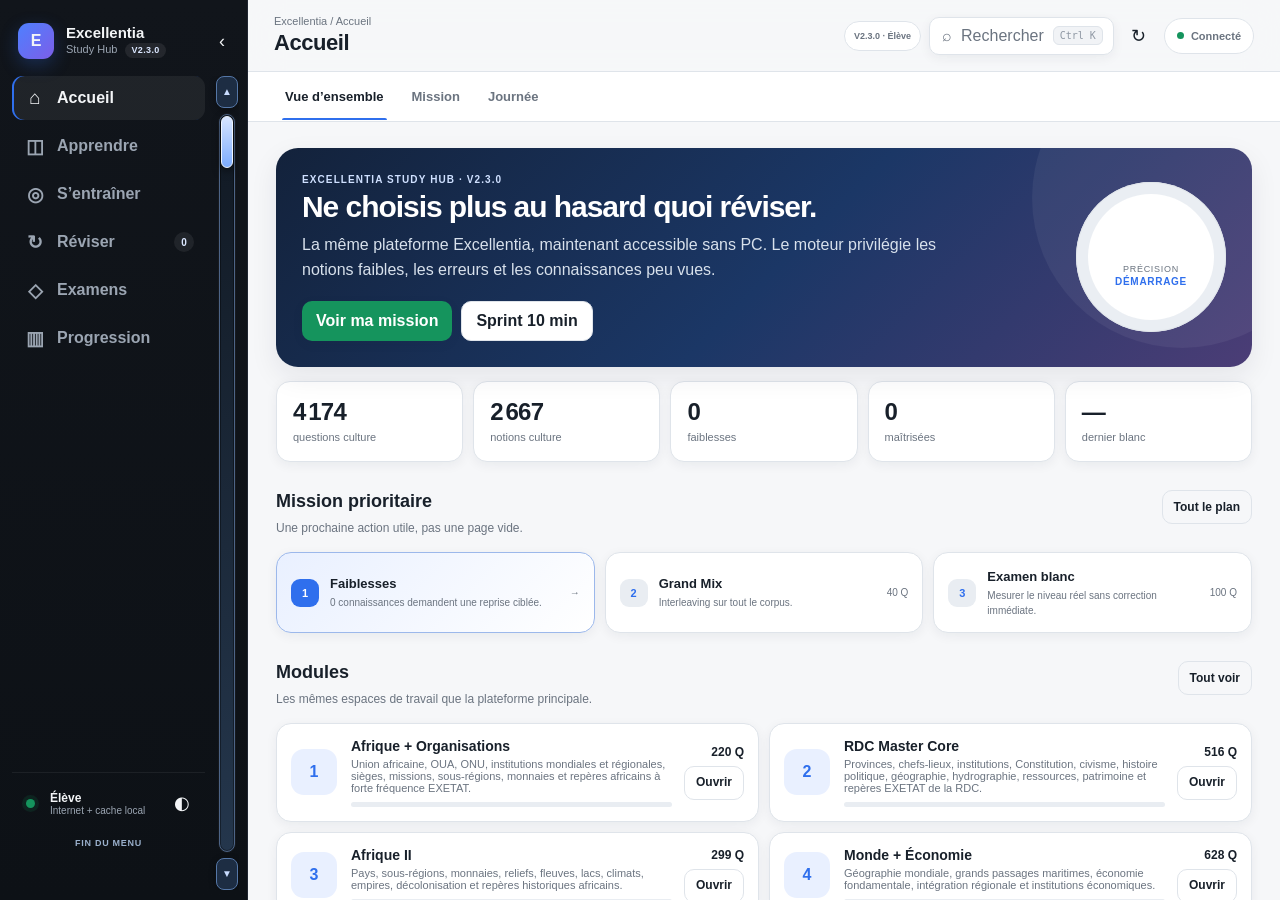
==== commit a1508835: "gateway: force unified-shell revision 302" ====
--- a/excellentia-student/index.html
+++ b/excellentia-student/index.html
@@ -7,7 +7,7 @@
 <meta name="referrer" content="no-referrer">
 <title>Excellentia Study Hub</title>
 <link rel="manifest" href="./manifest.webmanifest">
-<link rel="stylesheet" href="./style.css?v=301">
+<link rel="stylesheet" href="./style.css?v=302">
 </head>
 <body>
 <div class="app-shell" id="appShell">
@@ -97,6 +97,17 @@
 </div>
 
 <div class="toast-stack" id="toasts"></div>
-<script src="./app.js?v=301"></script>
+<script>
+if('serviceWorker' in navigator){
+  let reloading=false;
+  navigator.serviceWorker.addEventListener('controllerchange',()=>{
+    if(reloading)return;
+    reloading=true;
+    const k='exc_gateway_sw302_reloaded';
+    if(!sessionStorage.getItem(k)){sessionStorage.setItem(k,'1');location.reload();}
+  });
+}
+</script>
+<script src="./app.js?v=302"></script>
 </body>
 </html>
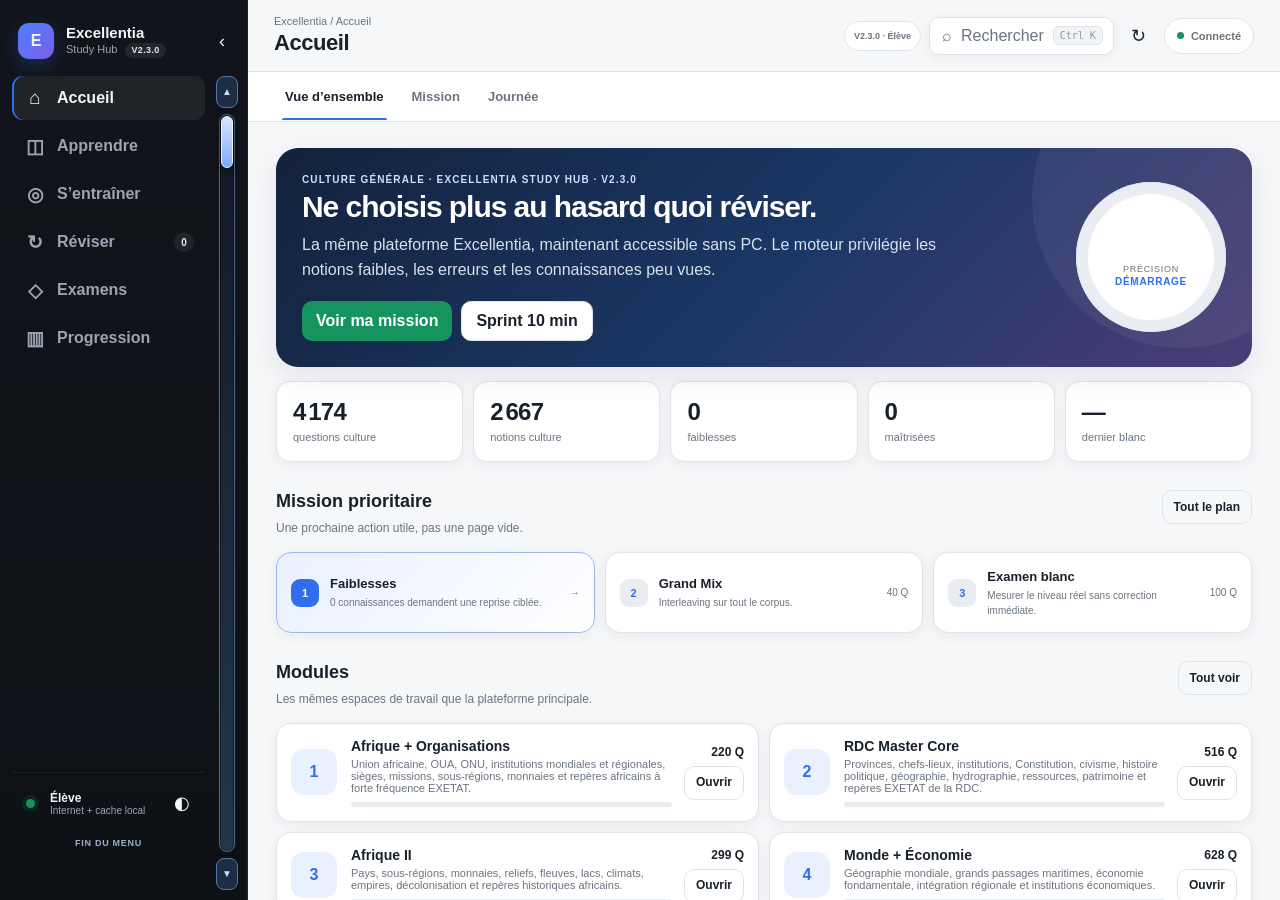
==== commit c4b1f421: "gateway: bump unified shell to revision 303" ====
--- a/excellentia-student/index.html
+++ b/excellentia-student/index.html
@@ -7,7 +7,7 @@
 <meta name="referrer" content="no-referrer">
 <title>Excellentia Study Hub</title>
 <link rel="manifest" href="./manifest.webmanifest">
-<link rel="stylesheet" href="./style.css?v=302">
+<link rel="stylesheet" href="./style.css?v=303">
 </head>
 <body>
 <div class="app-shell" id="appShell">
@@ -103,11 +103,11 @@
   navigator.serviceWorker.addEventListener('controllerchange',()=>{
     if(reloading)return;
     reloading=true;
-    const k='exc_gateway_sw302_reloaded';
+    const k='exc_gateway_sw303_reloaded';
     if(!sessionStorage.getItem(k)){sessionStorage.setItem(k,'1');location.reload();}
   });
 }
 </script>
-<script src="./app.js?v=302"></script>
+<script src="./app.js?v=303"></script>
 </body>
 </html>
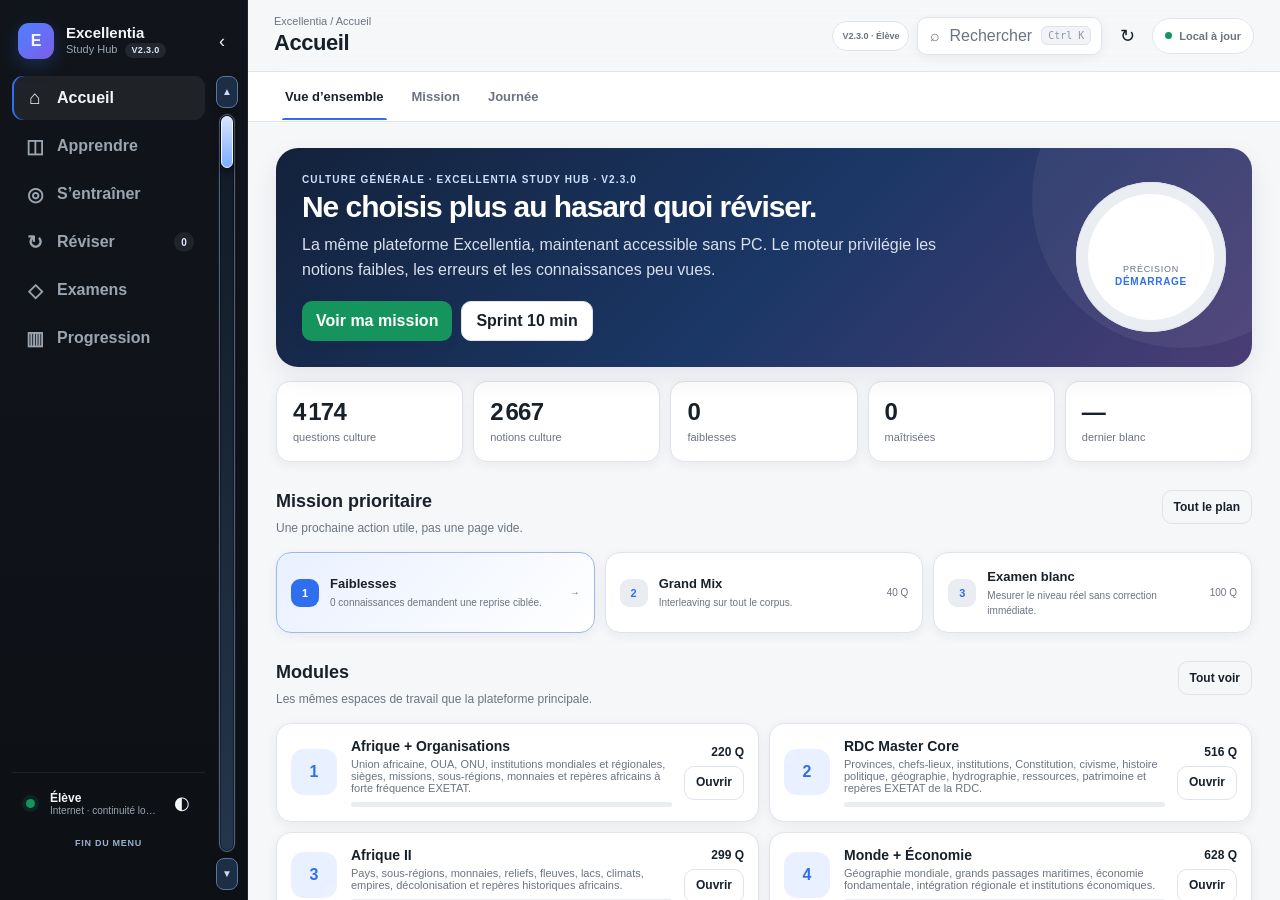
==== commit eefe5177: "excellentia: bump public shell to continuity v304" ====
--- a/excellentia-student/index.html
+++ b/excellentia-student/index.html
@@ -7,7 +7,7 @@
 <meta name="referrer" content="no-referrer">
 <title>Excellentia Study Hub</title>
 <link rel="manifest" href="./manifest.webmanifest">
-<link rel="stylesheet" href="./style.css?v=303">
+<link rel="stylesheet" href="./style.css?v=304">
 </head>
 <body>
 <div class="app-shell" id="appShell">
@@ -54,7 +54,7 @@
         <span class="build-chip" id="buildChip">V2.3.0</span>
         <button class="command-button" id="commandButton"><span>⌕</span><span class="command-label">Rechercher</span><kbd>Ctrl K</kbd></button>
         <button class="ghost-icon" id="refreshButton" title="Actualiser">↻</button>
-        <div class="sync-pill" id="syncPill"><span></span><b id="syncLabel">Connecté</b></div>
+        <div class="sync-pill" id="syncPill"><span></span><b id="syncLabel">Continuité locale</b></div>
       </div>
     </header>
     <div class="context-bar" id="contextBar">
@@ -103,11 +103,11 @@
   navigator.serviceWorker.addEventListener('controllerchange',()=>{
     if(reloading)return;
     reloading=true;
-    const k='exc_gateway_sw303_reloaded';
+    const k='exc_gateway_sw304_reloaded';
     if(!sessionStorage.getItem(k)){sessionStorage.setItem(k,'1');location.reload();}
   });
 }
 </script>
-<script src="./app.js?v=303"></script>
+<script src="./app.js?v=304"></script>
 </body>
 </html>
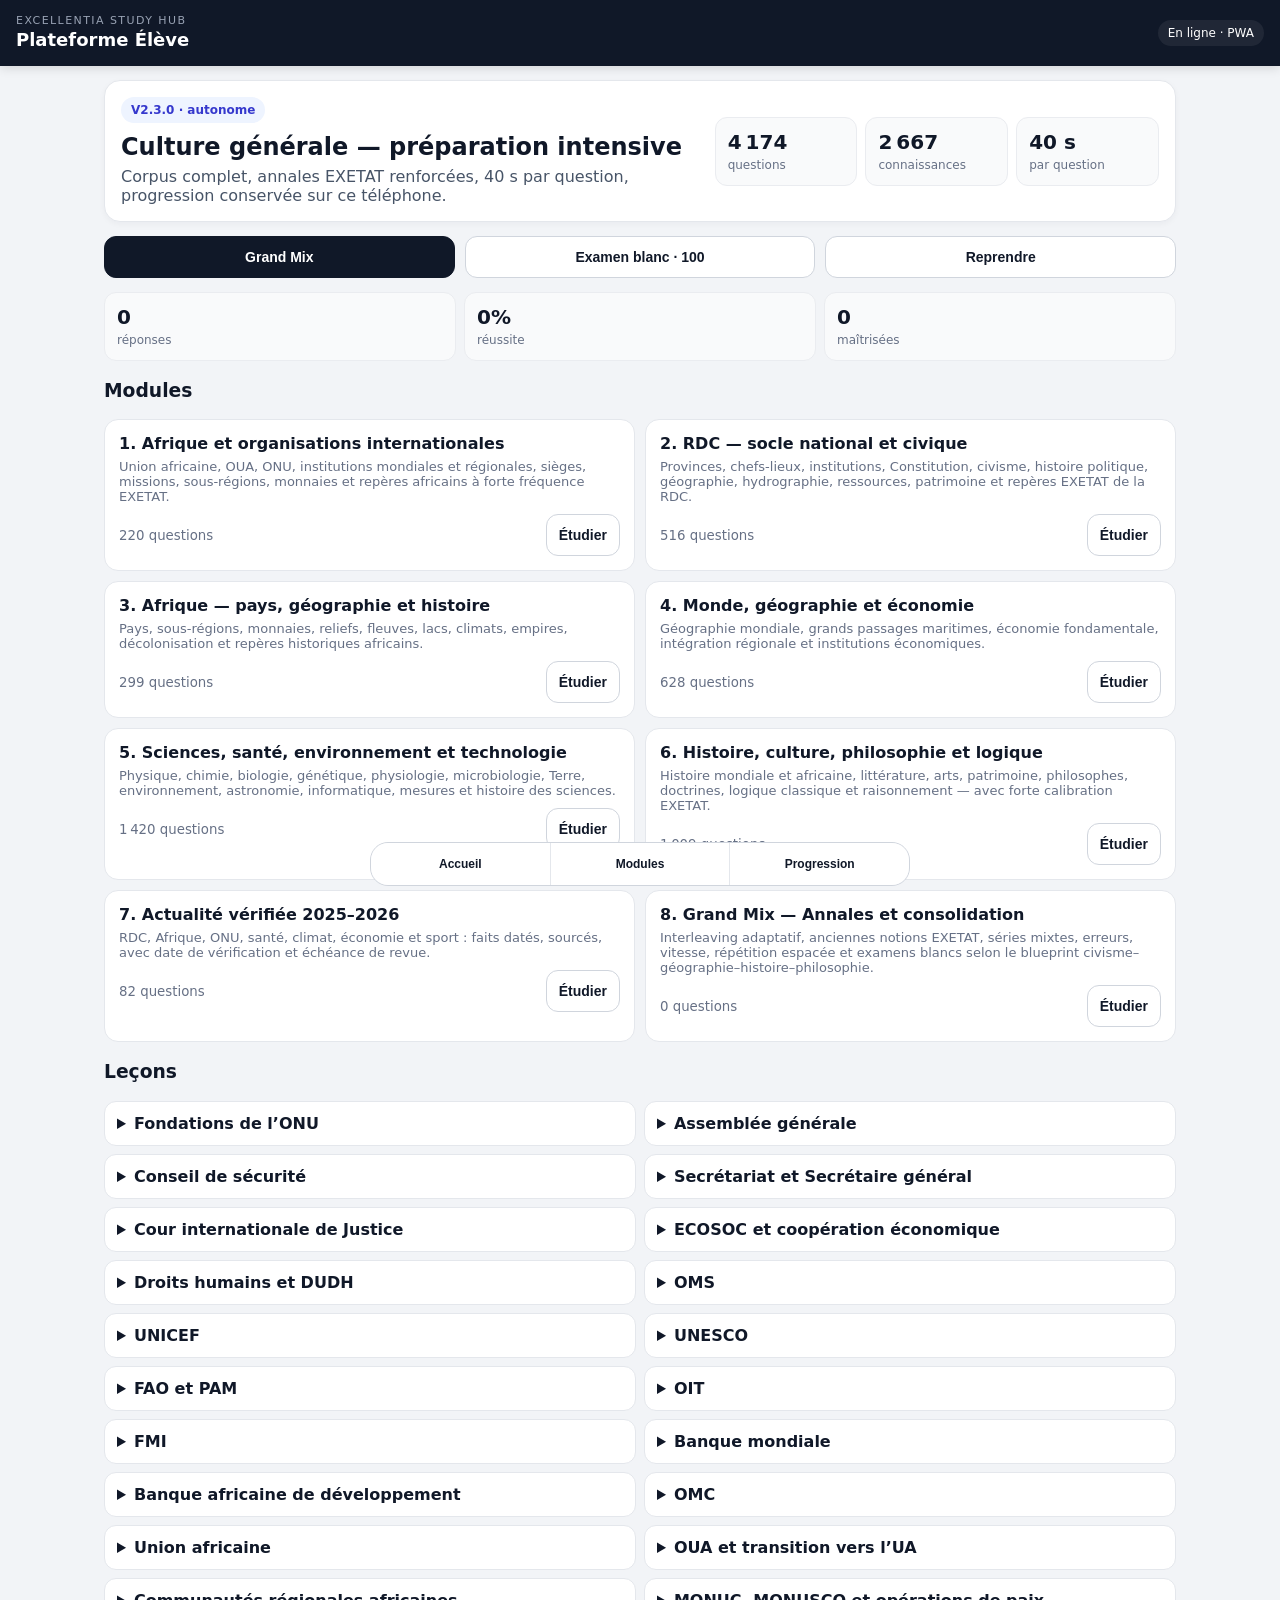
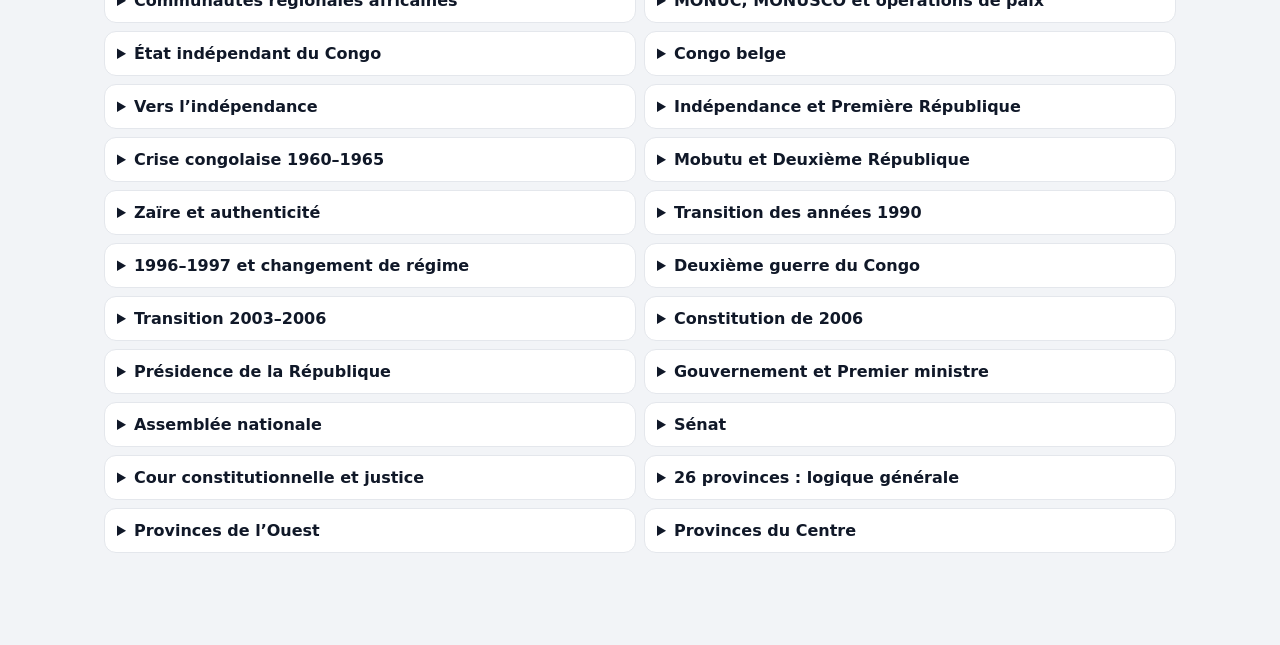
==== commit 6e7ace12: "Excellentia Student Gateway V2.3.0 public PWA" ====
--- a/excellentia-student/index.html
+++ b/excellentia-student/index.html
@@ -3,111 +3,59 @@
 <head>
 <meta charset="utf-8">
 <meta name="viewport" content="width=device-width,initial-scale=1,viewport-fit=cover">
-<meta name="theme-color" content="#0d1117">
-<meta name="referrer" content="no-referrer">
-<title>Excellentia Study Hub</title>
+<meta name="theme-color" content="#101828">
+<title>Excellentia Study Hub — Élève</title>
 <link rel="manifest" href="./manifest.webmanifest">
-<link rel="stylesheet" href="./style.css?v=304">
+<link rel="stylesheet" href="./style.css?v=230">
 </head>
 <body>
-<div class="app-shell" id="appShell">
-  <aside class="rail" id="rail">
-    <div class="brand-block">
-      <div class="brand-mark">E</div>
-      <div class="brand-copy"><strong>Excellentia</strong><span>Study Hub <b class="version-badge" id="versionBadge">V2.3.0</b></span></div>
-      <button class="ghost-icon desktop-collapse" id="collapseRail" aria-label="Réduire la navigation">‹</button>
+<div id="app">
+<header class="topbar">
+  <div>
+    <div class="eyebrow">EXCELLENTIA STUDY HUB</div>
+    <h1>Plateforme Élève</h1>
+  </div>
+  <div id="net" class="pill">Initialisation…</div>
+</header>
+<main id="view">
+  <section class="hero card">
+    <div>
+      <span class="badge">V2.3.0 · autonome</span>
+      <h2>Culture générale — préparation intensive</h2>
+      <p>Corpus complet, annales EXETAT renforcées, 40 s par question, progression conservée sur ce téléphone.</p>
     </div>
-    <div class="rail-scroll-wrap" id="railScrollWrap">
-      <div class="rail-scroll" id="railScroll" tabindex="0" aria-label="Navigation principale">
-        <nav class="primary-nav" id="primaryNav">
-          <button data-space="home" class="active"><span class="nav-ico">⌂</span><span>Accueil</span></button>
-          <button data-space="learn"><span class="nav-ico">◫</span><span>Apprendre</span></button>
-          <button data-space="train"><span class="nav-ico">◎</span><span>S’entraîner</span></button>
-          <button data-space="review"><span class="nav-ico">↻</span><span>Réviser</span><em id="reviewNavBadge" class="nav-badge">0</em></button>
-          <button data-space="exam"><span class="nav-ico">◇</span><span>Examens</span></button>
-          <button data-space="progress"><span class="nav-ico">▥</span><span>Progression</span></button>
-        </nav>
-        <div class="rail-spacer"></div>
-        <div class="account-card">
-          <div class="presence"><span id="netDot" class="presence-dot"></span></div>
-          <div class="account-copy"><strong>Élève</strong><span id="netLabel">Connexion…</span></div>
-          <button class="ghost-icon" id="themeToggle" title="Changer de thème">◐</button>
-        </div>
-        <div class="rail-scroll-end" aria-hidden="true">Fin du menu</div>
-      </div>
-      <div class="rail-scrollbar" id="railScrollbar" role="scrollbar" tabindex="0" aria-label="Défilement du menu">
-        <button type="button" class="rail-scroll-btn" id="railScrollUp" aria-label="Monter">▲</button>
-        <div class="rail-scroll-track" id="railScrollTrack"><div class="rail-scroll-thumb" id="railScrollThumb"></div></div>
-        <button type="button" class="rail-scroll-btn" id="railScrollDown" aria-label="Descendre">▼</button>
-      </div>
+    <div class="heroStats">
+      <div><b id="qCount">—</b><span>questions</span></div>
+      <div><b id="kCount">—</b><span>connaissances</span></div>
+      <div><b>40 s</b><span>par question</span></div>
     </div>
-  </aside>
-
-  <main class="workspace">
-    <header class="app-header">
-      <button class="ghost-icon mobile-menu" id="mobileMenu" aria-label="Menu">☰</button>
-      <div class="header-context">
-        <div class="breadcrumbs" id="breadcrumbs">Excellentia / Accueil</div>
-        <h1 id="pageTitle">Accueil</h1>
-      </div>
-      <div class="header-actions">
-        <span class="build-chip" id="buildChip">V2.3.0</span>
-        <button class="command-button" id="commandButton"><span>⌕</span><span class="command-label">Rechercher</span><kbd>Ctrl K</kbd></button>
-        <button class="ghost-icon" id="refreshButton" title="Actualiser">↻</button>
-        <div class="sync-pill" id="syncPill"><span></span><b id="syncLabel">Continuité locale</b></div>
-      </div>
-    </header>
-    <div class="context-bar" id="contextBar">
-      <nav class="tabs" id="contextTabs"></nav>
-      <div class="context-actions" id="contextActions"></div>
+  </section>
+  <section id="loading" class="card">
+    <div class="row"><b>Chargement du corpus</b><span id="loadPct">0%</span></div>
+    <div class="progress"><i id="loadBar"></i></div>
+    <p id="loadText" class="muted">Préparation du mode hors ligne…</p>
+  </section>
+  <section id="dashboard" class="hidden">
+    <div class="actions">
+      <button class="primary" data-action="start-mix">Grand Mix</button>
+      <button data-action="start-exam">Examen blanc · 100</button>
+      <button data-action="resume">Reprendre</button>
     </div>
-    <section class="content-stage">
-      <div class="content-column" id="viewHost"></div>
-      <aside class="inspector" id="inspector"></aside>
-    </section>
-  </main>
+    <div id="stats" class="statsGrid"></div>
+    <h3>Modules</h3>
+    <div id="modules" class="moduleGrid"></div>
+    <h3>Leçons</h3>
+    <div id="lessons" class="lessonList"></div>
+  </section>
+  <section id="session" class="hidden"></section>
+  <section id="result" class="hidden"></section>
+</main>
+<nav class="dock">
+  <button data-nav="home">Accueil</button>
+  <button data-nav="modules">Modules</button>
+  <button data-nav="stats">Progression</button>
+</nav>
 </div>
-
-<nav class="mobile-dock" id="mobileDock">
-  <button data-space="home" class="active"><span>⌂</span><small>Accueil</small></button>
-  <button data-space="learn"><span>◫</span><small>Apprendre</small></button>
-  <button data-space="train"><span>◎</span><small>Entraîner</small></button>
-  <button data-space="review"><span>↻</span><small>Réviser</small></button>
-  <button data-action="more"><span>•••</span><small>Plus</small></button>
-</nav>
-<div class="mobile-sheet" id="mobileSheet">
-  <div class="sheet-handle"></div>
-  <button data-space="exam">◇ Examens</button>
-  <button data-space="progress">▥ Progression</button>
-</div>
-<div class="overlay" id="overlay"></div>
-
-<div class="command-palette" id="commandPalette" aria-hidden="true">
-  <div class="command-dialog">
-    <div class="command-input-wrap"><span>⌕</span><input id="commandInput" placeholder="Aller à… rechercher un module, une notion, une action"></div>
-    <div class="command-results" id="commandResults"></div>
-  </div>
-</div>
-
-<div class="drawer-backdrop" id="drawerBackdrop">
-  <section class="drawer" id="drawer">
-    <header><div><span class="eyebrow" id="drawerEyebrow"></span><h2 id="drawerTitle"></h2></div><button class="ghost-icon" id="drawerClose">✕</button></header>
-    <div class="drawer-body" id="drawerBody"></div>
-  </section>
-</div>
-
-<div class="toast-stack" id="toasts"></div>
-<script>
-if('serviceWorker' in navigator){
-  let reloading=false;
-  navigator.serviceWorker.addEventListener('controllerchange',()=>{
-    if(reloading)return;
-    reloading=true;
-    const k='exc_gateway_sw304_reloaded';
-    if(!sessionStorage.getItem(k)){sessionStorage.setItem(k,'1');location.reload();}
-  });
-}
-</script>
-<script src="./app.js?v=304"></script>
+<script src="./app.js?v=230" defer></script>
 </body>
 </html>
--- a/excellentia-student/style.css
+++ b/excellentia-student/style.css
@@ -1,575 +1 @@
-:root{
-  --bg:#f6f7f9;--panel:#ffffff;--panel-2:#f1f3f6;--panel-3:#e9edf2;
-  --text:#18202a;--muted:#6b7480;--soft:#8f98a4;--line:#dfe4ea;
-  --nav:#11151b;--nav-2:#171c23;--nav-text:#f3f5f7;--nav-muted:#9ba5b2;
-  --accent:#2f6fed;--accent-2:#194fb7;--accent-soft:#e9f0ff;
-  --good:#15945d;--good-soft:#e7f7ef;--warn:#c98208;--warn-soft:#fff3d8;
-  --bad:#cf3d4d;--bad-soft:#fdecef;--violet:#7a5ce7;--violet-soft:#f0edff;
-  --shadow:0 10px 28px rgba(21,31,46,.08);--shadow-soft:0 3px 12px rgba(21,31,46,.06);
-  --radius:16px;--radius-sm:11px;--rail:248px;--header:72px;
-  font-family:Inter,ui-sans-serif,-apple-system,BlinkMacSystemFont,"Segoe UI",Roboto,Arial,sans-serif
-}
-*{box-sizing:border-box}html,body{margin:0;min-height:100%;background:var(--bg);color:var(--text)}
-button,input,select,textarea{font:inherit}button{cursor:pointer}body{min-height:100vh;overflow:hidden}
-body.dark{
-  --bg:#0f1318;--panel:#171c22;--panel-2:#1d232b;--panel-3:#252c35;
-  --text:#edf1f5;--muted:#9da7b4;--soft:#7f8996;--line:#2c343e;
-  --accent:#79a6ff;--accent-2:#9bbcff;--accent-soft:#1b2a45;
-  --good:#61d39b;--good-soft:#143125;--warn:#efbd5c;--warn-soft:#362b16;
-  --bad:#ff8490;--bad-soft:#3a1f24;--violet:#b49cff;--violet-soft:#2b2542;
-  --shadow:0 10px 28px rgba(0,0,0,.22);--shadow-soft:0 3px 12px rgba(0,0,0,.18)
-}
-.app-shell{display:grid;grid-template-columns:var(--rail) 1fr;height:100vh;height:100dvh;min-height:0}
-.rail{background:linear-gradient(180deg,var(--nav),#0d1116);color:var(--nav-text);padding:16px 8px 10px 12px;display:flex;flex-direction:column;gap:10px;min-width:0;min-height:0;height:100vh;height:100dvh;overflow:hidden;border-right:1px solid #202631}
-.brand-block{height:50px;display:grid;grid-template-columns:38px 1fr 28px;gap:10px;align-items:center;padding:0 6px}
-.brand-mark{width:36px;height:36px;border-radius:11px;background:linear-gradient(135deg,#4e80ff,#7c5ee8);display:grid;place-items:center;font-weight:900;box-shadow:0 6px 18px #2f6fed44}
-.brand-copy{display:flex;flex-direction:column;min-width:0}.brand-copy strong{font-size:15px}.brand-copy span{font-size:11px;color:var(--nav-muted);margin-top:2px}
-.ghost-icon{border:0;background:transparent;color:inherit;width:34px;height:34px;border-radius:10px;display:grid;place-items:center;font-size:18px}
-.ghost-icon:hover{background:rgba(255,255,255,.08)}
-.primary-nav,.secondary-nav{display:grid;gap:4px}.primary-nav button,.secondary-nav button{position:relative;border:0;background:transparent;color:var(--nav-muted);height:44px;border-radius:11px;padding:0 11px;display:grid;grid-template-columns:24px 1fr auto;gap:10px;align-items:center;text-align:left;font-weight:650}
-.primary-nav button:hover,.secondary-nav button:hover{background:#ffffff0a;color:var(--nav-text)}
-.primary-nav button.active,.secondary-nav button.active{background:#ffffff10;color:var(--nav-text);box-shadow:inset 2px 0 0 var(--accent)}
-.nav-ico{font-size:19px;text-align:center}.nav-badge{font-style:normal;font-size:10px;min-width:20px;height:20px;padding:0 5px;border-radius:999px;background:#ffffff12;color:#dbe7ff;display:grid;place-items:center}
-.rail-spacer{flex:1 0 12px;min-height:12px}.account-card{display:grid;grid-template-columns:24px 1fr 34px;align-items:center;gap:8px;border-top:1px solid #ffffff10;padding:13px 6px 0}
-.presence{display:grid;place-items:center}.presence-dot{width:9px;height:9px;border-radius:50%;background:var(--good);box-shadow:0 0 0 4px #15945d22}.presence-dot.off{background:var(--bad);box-shadow:0 0 0 4px #cf3d4d22}
-.account-copy{display:flex;flex-direction:column;min-width:0}.account-copy strong{font-size:12px}.account-copy span{font-size:10px;color:var(--nav-muted);overflow:hidden;text-overflow:ellipsis;white-space:nowrap}
-
-.workspace{min-width:0;display:grid;grid-template-rows:var(--header) auto 1fr;overflow:hidden}
-.app-header{height:var(--header);background:color-mix(in srgb,var(--bg) 88%,transparent);backdrop-filter:blur(16px);border-bottom:1px solid var(--line);display:flex;align-items:center;justify-content:space-between;padding:0 26px;position:relative;z-index:20}
-.header-context{min-width:0}.breadcrumbs{font-size:11px;color:var(--muted);margin-bottom:3px}.header-context h1{font-size:22px;margin:0;letter-spacing:-.02em}
-.header-actions{display:flex;align-items:center;gap:8px}.command-button{height:38px;border:1px solid var(--line);background:var(--panel);border-radius:10px;color:var(--muted);display:flex;align-items:center;gap:9px;padding:0 10px 0 12px;box-shadow:var(--shadow-soft)}
-.command-button kbd{font-size:10px;background:var(--panel-2);border:1px solid var(--line);border-radius:6px;padding:3px 6px;color:var(--soft)}
-.sync-pill{height:36px;border:1px solid var(--line);background:var(--panel);border-radius:999px;padding:0 12px;display:flex;align-items:center;gap:7px;font-size:11px;color:var(--muted)}
-.sync-pill span{width:7px;height:7px;border-radius:50%;background:var(--good)}.sync-pill.off span{background:var(--warn)}
-.context-bar{min-height:49px;border-bottom:1px solid var(--line);background:var(--panel);display:flex;align-items:end;justify-content:space-between;padding:0 24px;gap:14px;z-index:15}
-.tabs{display:flex;align-items:end;gap:2px;overflow-x:auto;scrollbar-width:none}.tabs::-webkit-scrollbar{display:none}.tabs button{height:48px;border:0;background:transparent;color:var(--muted);padding:0 13px;position:relative;white-space:nowrap;font-weight:650;font-size:13px}
-.tabs button:hover{color:var(--text)}.tabs button.active{color:var(--text)}.tabs button.active:after{content:"";position:absolute;height:2px;background:var(--accent);left:10px;right:10px;bottom:0;border-radius:2px 2px 0 0}
-.context-actions{display:flex;gap:7px;padding-bottom:7px}
-.content-stage{overflow:auto;display:grid;grid-template-columns:minmax(0,1fr) auto;align-items:start}
-.content-column{width:min(1180px,100%);padding:26px 28px 64px;margin:0 auto;min-width:0}
-.inspector{width:0;overflow:hidden;transition:.2s;border-left:0 solid var(--line);background:var(--panel);height:100%;position:sticky;top:0}
-.inspector.open{width:300px;border-left-width:1px;padding:22px}
-.mobile-menu,.mobile-dock{display:none}
-
-.hero{background:linear-gradient(135deg,#13223b 0%,#1b3766 52%,#4b3d76 100%);color:#fff;border-radius:22px;padding:26px;box-shadow:var(--shadow);position:relative;overflow:hidden}
-.hero:after{content:"";position:absolute;width:300px;height:300px;border-radius:50%;background:#ffffff0e;right:-80px;top:-100px}
-.hero .eyebrow{color:#cfe0ff}.hero h2{font-size:30px;line-height:1.08;margin:6px 0 10px;max-width:620px;letter-spacing:-.035em}.hero p{color:#d8e1ec;max-width:650px;margin:0;line-height:1.55}
-.hero-actions{display:flex;gap:9px;flex-wrap:wrap;margin-top:18px;position:relative;z-index:2}
-.eyebrow{font-size:10px;font-weight:850;letter-spacing:.11em;text-transform:uppercase;color:var(--muted)}
-.btn{border:0;border-radius:10px;min-height:39px;padding:0 14px;background:var(--accent);color:#fff;font-weight:750;box-shadow:var(--shadow-soft)}
-.btn:hover{filter:brightness(1.03)}.btn.secondary{background:var(--panel);color:var(--text);border:1px solid var(--line);box-shadow:none}.btn.ghost{background:transparent;color:var(--text);border:1px solid var(--line);box-shadow:none}.btn.good{background:var(--good)}.btn.danger{background:var(--bad)}
-.btn.small{min-height:33px;padding:0 11px;font-size:12px}
-
-.metric-grid{display:grid;grid-template-columns:repeat(5,minmax(0,1fr));gap:10px;margin-top:14px}
-.metric{background:var(--panel);border:1px solid var(--line);border-radius:14px;padding:14px;box-shadow:var(--shadow-soft);min-width:0}.metric b{font-size:24px;display:block;letter-spacing:-.03em}.metric span{font-size:11px;color:var(--muted);display:block;margin-top:4px}
-.section{margin-top:22px}.section-head{display:flex;align-items:end;justify-content:space-between;gap:14px;margin-bottom:10px}.section-head h2{font-size:18px;margin:0}.section-head p{font-size:12px;color:var(--muted);margin:3px 0 0}
-.grid{display:grid;gap:10px}.grid.two{grid-template-columns:repeat(2,minmax(0,1fr))}.grid.three{grid-template-columns:repeat(3,minmax(0,1fr))}.grid.four{grid-template-columns:repeat(4,minmax(0,1fr))}
-.card{background:var(--panel);border:1px solid var(--line);border-radius:var(--radius);box-shadow:var(--shadow-soft);padding:16px;min-width:0}.card.flat{box-shadow:none}.card h3{margin:0 0 6px;font-size:15px}.card p{color:var(--muted);font-size:12px;line-height:1.5;margin:0}
-.card-row{display:flex;align-items:center;justify-content:space-between;gap:12px}.card-row+.card-row{border-top:1px solid var(--line);margin-top:12px;padding-top:12px}
-.progress-track{height:7px;background:var(--panel-3);border-radius:999px;overflow:hidden}.progress-fill{height:100%;background:var(--accent);border-radius:inherit}.progress-fill.good{background:var(--good)}.progress-fill.warn{background:var(--warn)}
-.pill{display:inline-flex;align-items:center;gap:5px;min-height:25px;border-radius:999px;padding:0 8px;border:1px solid var(--line);background:var(--panel-2);font-size:10px;color:var(--muted);font-weight:700}.pill.good{background:var(--good-soft);color:var(--good);border-color:transparent}.pill.warn{background:var(--warn-soft);color:var(--warn);border-color:transparent}.pill.bad{background:var(--bad-soft);color:var(--bad);border-color:transparent}
-.stat-line{display:grid;grid-template-columns:1fr auto;gap:10px;align-items:center;padding:9px 0}.stat-line+.stat-line{border-top:1px solid var(--line)}.stat-line span{font-size:12px;color:var(--muted)}.stat-line b{font-size:12px}
-
-.module-grid{display:grid;grid-template-columns:repeat(2,minmax(0,1fr));gap:10px}.module-card{display:grid;grid-template-columns:48px 1fr auto;gap:12px;align-items:center;background:var(--panel);border:1px solid var(--line);border-radius:15px;padding:14px;box-shadow:var(--shadow-soft)}
-.module-icon{width:46px;height:46px;border-radius:13px;background:var(--accent-soft);color:var(--accent);display:grid;place-items:center;font-weight:850}.module-copy h3{margin:0 0 4px;font-size:14px}.module-copy p{margin:0;color:var(--muted);font-size:11px}.module-copy .mini-progress{margin-top:8px;height:5px;background:var(--panel-3);border-radius:999px;overflow:hidden}.module-copy .mini-progress i{display:block;height:100%;background:var(--accent)}
-.module-meta{display:grid;justify-items:end;gap:7px}.module-meta b{font-size:12px}
-
-.lesson-layout{display:grid;grid-template-columns:230px minmax(0,1fr);gap:12px}.lesson-index{background:var(--panel);border:1px solid var(--line);border-radius:14px;padding:8px;position:sticky;top:0}.lesson-index button{width:100%;border:0;background:transparent;color:var(--muted);border-radius:9px;text-align:left;padding:9px;font-size:11px}.lesson-index button.active,.lesson-index button:hover{background:var(--panel-2);color:var(--text)}
-.lesson-reader{background:var(--panel);border:1px solid var(--line);border-radius:16px;padding:22px}.lesson-reader h2{margin:4px 0 10px}.lesson-reader p,.lesson-reader li{line-height:1.65;color:var(--muted);font-size:13px}.lesson-reader li+li{margin-top:6px}.recall-box{margin-top:18px;background:var(--violet-soft);border-radius:12px;padding:13px;color:var(--violet)}.recall-box p{color:inherit;margin-top:4px}
-
-.mode-grid{display:grid;grid-template-columns:repeat(3,minmax(0,1fr));gap:10px}.mode-card{background:var(--panel);border:1px solid var(--line);border-radius:15px;padding:16px;display:flex;flex-direction:column;min-height:175px}.mode-card .mode-icon{font-size:24px}.mode-card h3{margin:14px 0 6px}.mode-card p{flex:1;color:var(--muted);font-size:12px;line-height:1.5}.mode-card .mode-foot{display:flex;align-items:center;justify-content:space-between;gap:8px;margin-top:12px}
-
-.question-shell{display:grid;grid-template-columns:minmax(0,1fr) 250px;gap:12px}.question-main{background:var(--panel);border:1px solid var(--line);border-radius:18px;padding:20px}.question-top{display:flex;justify-content:space-between;gap:10px;align-items:center}.question-top .counter{font-size:11px;color:var(--muted)}.question-main h2{font-size:20px;line-height:1.45;margin:18px 0 15px}.answers{display:grid;gap:8px}.answer{border:1px solid var(--line);background:var(--panel);border-radius:11px;text-align:left;padding:12px 13px;color:var(--text);display:grid;grid-template-columns:28px 1fr;gap:8px;align-items:center}.answer:hover{border-color:var(--accent)}.answer.selected{border-color:var(--accent);background:var(--accent-soft)}.answer-key{width:25px;height:25px;border-radius:7px;background:var(--panel-2);display:grid;place-items:center;font-size:11px;font-weight:800}
-.question-side{display:grid;gap:10px;align-content:start}.timer-card{background:var(--panel);border:1px solid var(--line);border-radius:14px;padding:14px}.timer-card b{font-size:28px;display:block}.timer-card span{font-size:11px;color:var(--muted)}
-.question-nav{display:flex;gap:7px;justify-content:space-between;margin-top:16px}
-
-.bank-toolbar{display:grid;grid-template-columns:minmax(220px,1fr) 180px 180px auto;gap:8px;margin-bottom:12px}.field{height:39px;border:1px solid var(--line);background:var(--panel);color:var(--text);border-radius:10px;padding:0 11px;outline:none}.field:focus{border-color:var(--accent)}
-.bank-grid{display:grid;grid-template-columns:repeat(2,minmax(0,1fr));gap:9px}.bank-card{background:var(--panel);border:1px solid var(--line);border-radius:13px;padding:13px}.bank-card header{display:flex;justify-content:space-between;gap:8px}.bank-card h3{font-size:13px;line-height:1.45;margin:9px 0}.bank-card footer{display:flex;gap:6px;flex-wrap:wrap}
-.empty-state{min-height:240px;border:1px dashed var(--line);border-radius:16px;background:var(--panel);display:grid;place-items:center;text-align:center;padding:24px}.empty-state .empty-inner{max-width:470px}.empty-state .empty-icon{font-size:32px}.empty-state h3{margin:10px 0 6px}.empty-state p{color:var(--muted);font-size:12px;line-height:1.5}.empty-state .actions{display:flex;gap:8px;justify-content:center;flex-wrap:wrap;margin-top:13px}
-
-.timeline{display:grid;gap:8px}.timeline-item{display:grid;grid-template-columns:54px 1fr auto;gap:10px;align-items:center;background:var(--panel);border:1px solid var(--line);border-radius:13px;padding:12px}.timeline-item.active{border-color:var(--accent);box-shadow:inset 3px 0 0 var(--accent)}.timeline-item.done{opacity:.72}.timeline-time{font-weight:850;font-size:15px}.timeline-copy b{display:block;font-size:12px}.timeline-copy span{display:block;color:var(--muted);font-size:10px;margin-top:2px}
-.day-layout{display:grid;grid-template-columns:minmax(0,1fr) 270px;gap:12px}.day-side{position:sticky;top:0;align-self:start}
-.day-picker{display:grid;grid-template-columns:repeat(4,1fr);gap:9px}.day-option{border:1px solid var(--line);background:var(--panel);border-radius:14px;padding:14px;text-align:left}.day-option b{font-size:22px;display:block}.day-option span{font-size:11px;color:var(--muted)}.day-option:hover{border-color:var(--accent)}
-
-.domain-list{display:grid;gap:9px}.domain-row{display:grid;grid-template-columns:180px minmax(0,1fr) 70px;gap:10px;align-items:center}.domain-row b{font-size:12px}.domain-row span{font-size:11px;color:var(--muted);text-align:right}
-.history-table{width:100%;border-collapse:collapse}.history-table th,.history-table td{text-align:left;padding:10px;border-bottom:1px solid var(--line);font-size:11px}.history-table th{color:var(--muted);font-weight:700}.history-table td:last-child,.history-table th:last-child{text-align:right}
-
-.admin-sections{display:grid;gap:12px}.admin-card{background:var(--panel);border:1px solid var(--line);border-radius:16px;padding:17px}.admin-card h3{margin:3px 0 12px}.setting-row{display:grid;grid-template-columns:1fr auto;gap:12px;align-items:center;padding:10px 0}.setting-row+.setting-row{border-top:1px solid var(--line)}.setting-row span{font-size:11px;color:var(--muted)}.setting-row b{font-size:12px}
-.qr-grid{display:grid;grid-template-columns:190px 1fr;gap:16px;align-items:center}.qr-box{min-height:180px;border:1px solid var(--line);background:#fff;border-radius:14px;display:grid;place-items:center;padding:10px}
-
-.command-palette{position:fixed;inset:0;background:#0b0f1470;backdrop-filter:blur(6px);z-index:100;display:none;place-items:start center;padding-top:10vh}.command-palette.open{display:grid}.command-dialog{width:min(680px,calc(100vw - 26px));background:var(--panel);border:1px solid var(--line);border-radius:16px;box-shadow:0 24px 80px #0005;overflow:hidden}.command-input-wrap{height:54px;display:grid;grid-template-columns:24px 1fr;align-items:center;padding:0 14px;border-bottom:1px solid var(--line)}.command-input-wrap input{border:0;outline:0;background:transparent;color:var(--text);font-size:14px}.command-results{padding:8px;max-height:55vh;overflow:auto}.command-item{width:100%;border:0;background:transparent;color:var(--text);border-radius:10px;padding:10px;display:flex;align-items:center;justify-content:space-between;text-align:left}.command-item:hover{background:var(--panel-2)}.command-item small{color:var(--muted)}
-.drawer-backdrop{position:fixed;inset:0;background:#0b0f1466;z-index:90;display:none}.drawer-backdrop.open{display:block}.drawer{position:absolute;right:0;top:0;bottom:0;width:min(620px,94vw);background:var(--panel);box-shadow:-20px 0 60px #0003;display:flex;flex-direction:column}.drawer header{height:72px;border-bottom:1px solid var(--line);display:flex;align-items:center;justify-content:space-between;padding:0 18px}.drawer header h2{margin:3px 0 0}.drawer-body{overflow:auto;padding:18px}
-.toast-stack{position:fixed;right:18px;bottom:18px;z-index:120;display:grid;gap:8px}.toast{min-width:260px;max-width:380px;background:#17202b;color:#fff;border:1px solid #ffffff18;border-radius:12px;padding:11px 13px;box-shadow:0 10px 30px #0004}.toast b{display:block;font-size:12px}.toast span{display:block;color:#c3ced9;font-size:10px;margin-top:3px}
-.overlay,.mobile-sheet{display:none}
-
-body.rail-collapsed{--rail:76px}.rail-collapsed .brand-copy,.rail-collapsed .primary-nav button span:not(.nav-ico),.rail-collapsed .secondary-nav button span:not(.nav-ico),.rail-collapsed .nav-badge,.rail-collapsed .account-copy{display:none}.rail-collapsed .brand-block{grid-template-columns:38px 1fr}.rail-collapsed .desktop-collapse{transform:rotate(180deg)}.rail-collapsed .primary-nav button,.rail-collapsed .secondary-nav button{grid-template-columns:1fr;justify-items:center;padding:0}
-
-@media(max-width:1120px){
-  .metric-grid{grid-template-columns:repeat(3,1fr)}.mode-grid{grid-template-columns:repeat(2,1fr)}.grid.four{grid-template-columns:repeat(2,1fr)}.module-grid{grid-template-columns:1fr}.inspector.open{width:270px}.bank-grid{grid-template-columns:1fr}.bank-toolbar{grid-template-columns:1fr 150px 150px auto}
-}
-@media(max-width:860px){
-  body{overflow:auto}.app-shell{display:block;height:auto;min-height:100vh}.rail{position:fixed;left:-280px;top:0;bottom:0;width:260px;z-index:80;transition:.2s}.rail.open{left:0}.desktop-collapse{display:none}.workspace{display:block;overflow:visible}.app-header{position:sticky;top:0;padding:0 14px}.mobile-menu{display:grid}.command-label,.command-button kbd{display:none}.command-button{width:38px;padding:0;justify-content:center}.sync-pill b{display:none}.sync-pill{width:36px;padding:0;justify-content:center}.context-bar{position:sticky;top:var(--header);padding:0 10px}.content-stage{display:block;overflow:visible}.content-column{padding:18px 14px 92px}.inspector,.inspector.open{display:none}.mobile-dock{display:grid;position:fixed;left:0;right:0;bottom:0;height:70px;background:color-mix(in srgb,var(--panel) 95%,transparent);backdrop-filter:blur(18px);border-top:1px solid var(--line);z-index:70;grid-template-columns:repeat(5,1fr);padding-bottom:env(safe-area-inset-bottom)}.mobile-dock button{border:0;background:transparent;color:var(--muted);display:grid;place-items:center;align-content:center;gap:3px}.mobile-dock button span{font-size:18px}.mobile-dock button small{font-size:9px}.mobile-dock button.active{color:var(--accent)}
-  .overlay{position:fixed;inset:0;background:#0b0f1466;z-index:75}.overlay.open{display:block}.mobile-sheet{position:fixed;left:8px;right:8px;bottom:-300px;background:var(--panel);border:1px solid var(--line);border-radius:18px 18px 0 0;z-index:85;padding:10px;transition:.2s;box-shadow:0 -20px 60px #0003}.mobile-sheet.open{display:block;bottom:70px}.mobile-sheet button{width:100%;height:44px;border:0;background:transparent;color:var(--text);text-align:left;border-radius:10px;padding:0 12px}.mobile-sheet button:hover{background:var(--panel-2)}.sheet-handle{width:42px;height:4px;background:var(--line);border-radius:999px;margin:0 auto 8px}
-  .hero h2{font-size:26px}.metric-grid{grid-template-columns:repeat(2,1fr)}.grid.two,.grid.three,.grid.four{grid-template-columns:1fr}.lesson-layout,.question-shell,.day-layout{grid-template-columns:1fr}.lesson-index,.day-side{position:static}.mode-grid{grid-template-columns:1fr}.day-picker{grid-template-columns:repeat(2,1fr)}.bank-toolbar{grid-template-columns:1fr 1fr}.bank-toolbar input{grid-column:1/-1}.bank-toolbar .btn{grid-column:1/-1}.qr-grid{grid-template-columns:1fr}.qr-box{width:190px}.domain-row{grid-template-columns:120px 1fr 54px}
-}
-@media(max-width:520px){
-  .header-context h1{font-size:18px}.breadcrumbs{display:none}.app-header{height:62px;--header:62px}.hero{padding:20px}.hero h2{font-size:23px}.metric-grid{grid-template-columns:1fr 1fr}.metric b{font-size:20px}.module-card{grid-template-columns:42px 1fr}.module-meta{grid-column:2;justify-items:start}.day-picker{grid-template-columns:1fr 1fr}.bank-toolbar{grid-template-columns:1fr}.bank-toolbar select,.bank-toolbar .btn{grid-column:1}.question-main{padding:15px}.question-main h2{font-size:17px}.content-column{padding-left:10px;padding-right:10px}
-}
-/* V2 teaching flow */
-.lesson-summary{font-size:13px!important;line-height:1.65!important;max-width:760px}
-.lesson-step-tabs{display:flex;gap:6px;overflow-x:auto;margin:18px 0 14px;padding-bottom:2px;scrollbar-width:none}
-.lesson-step-tabs::-webkit-scrollbar{display:none}
-.lesson-step-tabs button{border:1px solid var(--line);background:var(--panel);color:var(--muted);border-radius:10px;min-height:36px;padding:0 11px;font-weight:750;white-space:nowrap}
-.lesson-step-tabs button.active{background:var(--accent-soft);color:var(--accent);border-color:color-mix(in srgb,var(--accent) 45%,var(--line))}
-.lesson-panel{display:grid;gap:14px}
-.lesson-panel-head{display:flex;justify-content:space-between;gap:12px;align-items:end}
-.lesson-panel-head h3{margin:3px 0 0;font-size:17px}
-.lesson-point-grid{display:grid;grid-template-columns:repeat(2,minmax(0,1fr));gap:8px}
-.lesson-point{display:grid;grid-template-columns:28px 1fr;gap:9px;align-items:start;border:1px solid var(--line);background:var(--panel-2);border-radius:12px;padding:11px}
-.lesson-point>span{width:26px;height:26px;border-radius:8px;background:var(--accent-soft);color:var(--accent);display:grid;place-items:center;font-size:10px;font-weight:850}
-.lesson-point p{margin:2px 0 0!important;color:var(--text)!important;font-size:12px!important;line-height:1.5!important}
-.lesson-note{border-left:3px solid var(--accent);background:var(--accent-soft);padding:11px 12px;border-radius:0 10px 10px 0}
-.lesson-note b{font-size:11px}.lesson-note p{margin:3px 0 0!important;font-size:11px!important;color:var(--muted)!important}
-.memory-board{display:flex;gap:8px;flex-wrap:wrap;padding:14px;border:1px dashed var(--line);border-radius:13px;background:var(--panel-2)}
-.memory-chip{border:1px solid var(--line);background:var(--panel);color:var(--text);border-radius:999px;padding:8px 11px;font-size:11px;font-weight:700;transition:.15s}
-.memory-chip.hidden-memory{color:transparent;filter:blur(5px);user-select:none}
-.recall-stack{display:grid;gap:8px}
-.recall-item{display:grid;grid-template-columns:32px 1fr;gap:10px;border:1px solid var(--line);border-radius:12px;padding:11px;background:var(--panel)}
-.recall-num{width:30px;height:30px;border-radius:9px;background:var(--violet-soft);color:var(--violet);display:grid;place-items:center;font-weight:850;font-size:11px}
-.recall-item p{margin:0 0 8px!important;color:var(--text)!important;font-size:12px!important}
-.checklist{display:grid;gap:7px;border:1px solid var(--line);border-radius:12px;padding:11px;background:var(--panel-2)}
-.checklist label{display:flex;gap:8px;align-items:flex-start;font-size:11px;color:var(--text);line-height:1.45}
-.checklist input{margin-top:2px;accent-color:var(--accent)}
-@media(max-width:680px){.lesson-point-grid{grid-template-columns:1fr}.lesson-step-tabs{margin-left:-2px;margin-right:-2px}}
-
-/* V2 teaching depth */
-.study-sequence{display:grid;gap:8px;margin:10px 0 18px}
-.study-step{display:grid;grid-template-columns:28px 1fr;gap:10px;align-items:start;padding:10px 11px;border:1px solid var(--line);background:var(--panel-2);border-radius:11px}
-.study-step>span{width:26px;height:26px;border-radius:8px;background:var(--accent-soft);color:var(--accent);display:grid;place-items:center;font-size:11px;font-weight:850}
-.study-step p{margin:2px 0 0!important;color:var(--text)!important}
-.lesson-hint{margin:-2px 0 10px!important}
-.lesson-knowledge-grid{display:grid;grid-template-columns:repeat(2,minmax(0,1fr));gap:9px;margin:10px 0 18px}
-.lesson-knowledge-card{background:var(--panel);border:1px solid var(--line);border-radius:13px;padding:13px}
-.lesson-knowledge-card header{display:flex;justify-content:space-between;gap:8px;align-items:center}
-.lesson-knowledge-card h3{font-size:13px;line-height:1.45;margin:10px 0}
-.knowledge-answer{margin-top:10px;padding:10px;border-radius:10px;background:var(--good-soft);color:var(--text)}
-.knowledge-answer b{display:block;color:var(--good);font-size:14px;margin-bottom:4px}.knowledge-answer p{margin:0 0 5px!important}.knowledge-answer small{color:var(--muted);font-size:9px}
-.recall-card{cursor:pointer}.recall-card small{display:block;color:var(--muted);margin-top:6px;font-size:9px}
-.recall-help{margin-top:9px;padding-top:9px;border-top:1px solid var(--line)}.recall-help b{color:var(--good)}.recall-help p{margin-top:4px!important}
-@media(max-width:700px){.lesson-knowledge-grid{grid-template-columns:1fr}}
-
-
-/* V2.1 — scrollbars visibles et cohérentes */
-.content-stage,.drawer-body,.command-results,.lesson-workspace-main,.result-scroll,.workday-plan,.question-map{
-  scrollbar-width:auto;scrollbar-color:var(--accent) var(--panel-2)
-}
-.content-stage::-webkit-scrollbar,.drawer-body::-webkit-scrollbar,.command-results::-webkit-scrollbar,
-.lesson-workspace-main::-webkit-scrollbar,.result-scroll::-webkit-scrollbar,.workday-plan::-webkit-scrollbar,.question-map::-webkit-scrollbar{width:12px;height:12px}
-.content-stage::-webkit-scrollbar-track,.drawer-body::-webkit-scrollbar-track,.command-results::-webkit-scrollbar-track,
-.lesson-workspace-main::-webkit-scrollbar-track,.result-scroll::-webkit-scrollbar-track,.workday-plan::-webkit-scrollbar-track,.question-map::-webkit-scrollbar-track{background:var(--panel-2);border-left:1px solid var(--line)}
-.content-stage::-webkit-scrollbar-thumb,.drawer-body::-webkit-scrollbar-thumb,.command-results::-webkit-scrollbar-thumb,
-.lesson-workspace-main::-webkit-scrollbar-thumb,.result-scroll::-webkit-scrollbar-thumb,.workday-plan::-webkit-scrollbar-thumb,.question-map::-webkit-scrollbar-thumb{background:color-mix(in srgb,var(--accent) 72%,var(--muted));border:3px solid var(--panel-2);border-radius:999px}
-.content-stage::-webkit-scrollbar-thumb:hover,.drawer-body::-webkit-scrollbar-thumb:hover,.lesson-workspace-main::-webkit-scrollbar-thumb:hover{background:var(--accent)}
-.drawer-body{padding-right:12px}.admin-nav.locked:after{content:"🔒";font-size:10px;justify-self:end}
-
-/* Administration protégée */
-.admin-gate{display:grid;gap:14px;padding:6px}.gate-icon{width:52px;height:52px;border-radius:16px;background:var(--accent-soft);color:var(--accent);display:grid;place-items:center;font-size:27px}
-.admin-gate h3{font-size:22px;margin:0}.admin-gate p{margin:0;color:var(--muted);font-size:13px;line-height:1.6}.gate-pin{font-size:22px;letter-spacing:.2em;height:48px}.gate-error{min-height:20px;color:var(--bad)!important;font-weight:700}
-
-/* Espaces immersifs : le shell général disparaît pendant le travail */
-body.immersive{overflow:hidden}
-body.immersive .app-shell{display:block;height:100vh;height:100dvh}
-body.immersive .rail,body.immersive .app-header,body.immersive .context-bar,body.immersive .mobile-dock{display:none!important}
-body.immersive .workspace{height:100vh;height:100dvh;display:block;overflow:hidden}
-body.immersive .content-stage{height:100vh;height:100dvh;display:block;overflow:hidden;background:var(--bg)}
-body.immersive .content-column{width:100%;max-width:none;height:100vh;height:100dvh;min-height:0;padding:0;margin:0}
-body.immersive .inspector{display:none!important}
-.focus-workspace{height:100vh;height:100dvh;min-height:0;background:var(--bg);display:grid;grid-template-rows:68px minmax(0,1fr)}
-.focus-topbar{height:68px;background:color-mix(in srgb,var(--panel) 96%,transparent);border-bottom:1px solid var(--line);display:grid;grid-template-columns:auto minmax(0,1fr) auto;align-items:center;gap:14px;padding:0 18px;position:sticky;top:0;z-index:25;backdrop-filter:blur(14px)}
-.focus-title{min-width:0;display:flex;flex-direction:column}.focus-title b{font-size:16px;white-space:nowrap;overflow:hidden;text-overflow:ellipsis}.focus-title .eyebrow{margin-bottom:2px}
-.focus-meta{display:flex;align-items:center;gap:8px}.focus-timer{display:flex;flex-direction:column;align-items:flex-end;min-width:94px}.focus-timer span{font-size:9px;color:var(--muted);text-transform:uppercase;letter-spacing:.08em}.focus-timer b{font-size:19px;font-variant-numeric:tabular-nums}
-
-/* Leçon immersive */
-.lesson-focus-grid{height:100%;display:grid;grid-template-columns:220px minmax(0,1fr) 250px;min-height:0}
-.lesson-focus-nav{border-right:1px solid var(--line);background:var(--panel);padding:18px 12px;overflow:auto;display:flex;flex-direction:column;gap:6px}
-.lesson-focus-nav>.eyebrow{padding:0 8px 8px}.lesson-focus-nav button{border:0;background:transparent;color:var(--muted);border-radius:11px;padding:10px;display:grid;grid-template-columns:30px 1fr;gap:9px;align-items:center;text-align:left}
-.lesson-focus-nav button span{width:28px;height:28px;border-radius:9px;background:var(--panel-2);display:grid;place-items:center;font-size:10px;font-weight:850}
-.lesson-focus-nav button b{font-size:12px}.lesson-focus-nav button:hover,.lesson-focus-nav button.active{background:var(--accent-soft);color:var(--accent)}.lesson-focus-nav button.active span{background:var(--accent);color:#fff}
-.lesson-day-context{margin-top:auto;border-top:1px solid var(--line);padding:14px 8px 2px;display:grid;gap:6px}.lesson-day-context small{color:var(--muted);font-size:10px}
-.lesson-workspace-main{overflow:auto;padding:34px clamp(22px,5vw,72px) 80px}
-.lesson-focus-side{border-left:1px solid var(--line);background:var(--panel);padding:20px 16px;overflow:auto}.lesson-focus-side>p{font-size:11px;line-height:1.55;color:var(--muted);padding:10px 0;margin:0;border-bottom:1px solid var(--line)}.focus-side-actions{display:grid;gap:8px;margin-top:18px}
-.teaching-section{max-width:860px;margin:0 auto}.teaching-section>h2{font-size:clamp(25px,3vw,38px);line-height:1.12;letter-spacing:-.035em;margin:7px 0 14px}.teaching-lead{font-size:14px;line-height:1.75;color:var(--muted);max-width:760px}
-.teaching-objectives{display:grid;gap:9px;margin:22px 0}.teaching-objective{display:grid;grid-template-columns:32px 1fr;gap:11px;align-items:start;border:1px solid var(--line);background:var(--panel);border-radius:13px;padding:13px}.teaching-objective>span{width:30px;height:30px;border-radius:9px;background:var(--accent-soft);color:var(--accent);display:grid;place-items:center;font-weight:850}.teaching-objective p{margin:4px 0 0;font-size:13px;line-height:1.55}
-.teaching-core{display:grid;gap:8px;margin:20px 0}.core-point{display:grid;grid-template-columns:40px 1fr;gap:12px;align-items:start;padding:13px 0;border-bottom:1px solid var(--line)}.core-point>span{font-size:11px;color:var(--accent);font-weight:850}.core-point p{margin:0;font-size:14px;line-height:1.6}
-.teaching-subhead{margin-top:30px}.fact-stack{display:grid;gap:10px}.fact-card{border:1px solid var(--line);background:var(--panel);border-radius:14px;padding:15px}.fact-meta{display:flex;justify-content:space-between;gap:10px;align-items:center}.fact-card h3{font-size:14px;line-height:1.5;margin:10px 0}.fact-answer{background:var(--good-soft);border-radius:11px;padding:12px}.fact-answer b{display:block;color:var(--good);font-size:14px}.fact-answer p{font-size:11px;color:var(--muted);line-height:1.55;margin:4px 0 0}
-.teaching-h3{margin-top:28px}.lesson-test-card{margin:24px 0;display:flex;align-items:center;justify-content:space-between;gap:16px;border:1px solid var(--line);background:var(--panel);border-radius:15px;padding:18px}.lesson-test-card div{display:flex;flex-direction:column;gap:4px}.lesson-test-card b{font-size:19px}.lesson-test-card span{font-size:11px;color:var(--muted)}
-.source-stack{display:grid;gap:8px;margin:20px 0}.source-row{display:grid;grid-template-columns:32px 1fr;gap:10px;border:1px solid var(--line);background:var(--panel);border-radius:12px;padding:11px}.source-row>span{width:28px;height:28px;border-radius:8px;background:var(--panel-2);display:grid;place-items:center;font-size:10px;font-weight:800}.source-row p{margin:3px 0;font-size:11px;line-height:1.5;overflow-wrap:anywhere}
-
-/* Session immersive */
-.session-focus-grid{height:100%;display:grid;grid-template-columns:190px minmax(0,1fr) 230px;min-height:0}
-.question-map{border-right:1px solid var(--line);background:var(--panel);padding:18px 12px;overflow:auto}.question-map>.eyebrow{padding:0 5px 10px}.question-map-grid{display:grid;grid-template-columns:repeat(4,1fr);gap:6px}.question-map-grid button{aspect-ratio:1;border:1px solid var(--line);background:var(--panel-2);color:var(--muted);border-radius:8px;font-size:10px;font-weight:800}.question-map-grid button.done{background:var(--good-soft);color:var(--good);border-color:transparent}.question-map-grid button.active{outline:2px solid var(--accent);outline-offset:1px;color:var(--accent)}
-.question-map-foot{display:grid;gap:7px;margin-top:16px;padding-top:13px;border-top:1px solid var(--line)}.question-map-foot span{font-size:10px;color:var(--muted);display:flex;align-items:center;gap:6px}.dot{width:7px;height:7px;border-radius:50%;background:var(--panel-3)}.dot.done{background:var(--good)}
-.focus-question{overflow:auto;padding:34px clamp(24px,5vw,78px) 80px;position:relative}.focus-question>.question-top{max-width:840px;margin:0 auto}.question-progress{max-width:840px;margin:14px auto 0}.focus-question>h2{max-width:840px;margin:28px auto 22px;font-size:clamp(22px,3vw,34px);line-height:1.35;letter-spacing:-.025em}.focus-question>.answers{max-width:840px;margin:0 auto;gap:11px}.focus-question .answer{padding:15px 16px;border-radius:13px;font-size:14px}.focus-question .answer-key{width:30px;height:30px}.focus-question>.question-nav{max-width:840px;margin:24px auto 0}
-.session-focus-side{border-left:1px solid var(--line);background:var(--panel);padding:18px 14px;overflow:auto}.session-stat{display:grid;gap:7px;padding:12px 0;border-bottom:1px solid var(--line)}.session-stat span{font-size:10px;color:var(--muted)}.session-stat b{font-size:14px}.session-tip{font-size:10px;line-height:1.55;color:var(--muted);margin-top:16px}
-.paused-banner{max-width:840px;margin:18px auto 0;border:1px solid color-mix(in srgb,var(--warn) 45%,var(--line));background:var(--warn-soft);border-radius:14px;padding:15px;display:flex;align-items:center;gap:12px;flex-wrap:wrap}.paused-banner b{color:var(--warn)}.paused-banner span{font-size:11px;color:var(--muted);flex:1;min-width:180px}
-.session-workspace.is-paused .focus-question>.answers,.session-workspace.is-paused .question-nav{opacity:.55}
-
-/* Journée immersive */
-.workday-grid{height:100%;display:grid;grid-template-columns:285px minmax(0,1fr) 235px;min-height:0}
-.workday-plan{border-right:1px solid var(--line);background:var(--panel);overflow:auto;padding:16px 10px}.workday-progress{padding:5px 7px 14px;border-bottom:1px solid var(--line);margin-bottom:10px}.workday-progress>div{display:flex;justify-content:space-between;font-size:11px;margin-bottom:7px}.workday-progress span{color:var(--muted)}
-.workday-timeline{display:grid;gap:6px}.workday-block{border:1px solid transparent;background:transparent;color:var(--text);border-radius:11px;padding:9px;display:grid;grid-template-columns:30px 1fr 18px;gap:8px;align-items:center;text-align:left}.workday-block:hover{background:var(--panel-2)}.workday-block.active{background:var(--accent-soft);border-color:color-mix(in srgb,var(--accent) 25%,var(--line))}.workday-block.done{opacity:.65}.workday-block .block-index{width:28px;height:28px;border-radius:9px;background:var(--panel-2);display:grid;place-items:center;font-size:10px;font-weight:850}.workday-block b{font-size:11px;display:block}.workday-block small{font-size:9px;color:var(--muted);display:block;margin-top:3px}.workday-block em{font-style:normal;color:var(--muted)}
-.workday-main{overflow:auto;padding:42px clamp(28px,5vw,80px) 80px}.workday-main>h1{font-size:clamp(30px,4vw,48px);letter-spacing:-.045em;line-height:1.05;margin:8px 0 12px}.workday-lead{font-size:14px;line-height:1.7;color:var(--muted);max-width:760px}.workday-actions{display:flex;gap:9px;margin:24px 0;flex-wrap:wrap}.workday-method{margin-top:32px;max-width:780px}.workday-method h3{font-size:17px}.method-grid{display:grid;grid-template-columns:repeat(2,1fr);gap:9px}.method-grid>div{border:1px solid var(--line);background:var(--panel);border-radius:13px;padding:13px;display:grid;grid-template-columns:34px 1fr;gap:9px}.method-grid span{color:var(--accent);font-size:10px;font-weight:850}.method-grid p{margin:0;font-size:11px;line-height:1.5}
-.workday-side{border-left:1px solid var(--line);background:var(--panel);padding:18px 14px;overflow:auto}.next-block{margin-top:18px;padding:13px;border-radius:12px;background:var(--panel-2);display:grid;gap:4px}.next-block span,.next-block small{font-size:9px;color:var(--muted)}.next-block b{font-size:12px}
-
-/* Résultat immersif */
-.result-scroll{height:calc(100vh - 68px);overflow:auto;padding:28px clamp(18px,5vw,70px) 80px}.result-hero{max-width:1180px;margin:0 auto 14px;background:linear-gradient(135deg,#13223b,#1b3766 55%,#4b3d76);color:#fff;border-radius:20px;padding:24px;display:flex;justify-content:space-between;gap:18px;align-items:end}.result-hero h2{font-size:46px;margin:3px 0}.result-hero p{margin:0;color:#d8e1ec}.result-actions{display:flex;gap:8px;flex-wrap:wrap;justify-content:flex-end}
-.result-scroll>.metric-grid,.result-scroll>.section{max-width:1180px;margin-left:auto;margin-right:auto}
-
-@media(max-width:1050px){
-  .lesson-focus-grid{grid-template-columns:190px minmax(0,1fr)}.lesson-focus-side{display:none}
-  .session-focus-grid{grid-template-columns:150px minmax(0,1fr)}.session-focus-side{display:none}
-  .workday-grid{grid-template-columns:230px minmax(0,1fr)}.workday-side{display:none}
-}
-@media(max-width:760px){
-  .focus-topbar{height:auto;min-height:64px;grid-template-columns:auto minmax(0,1fr);padding:9px 10px}.focus-meta{grid-column:1/-1;justify-content:space-between;border-top:1px solid var(--line);padding-top:8px}.focus-workspace{grid-template-rows:auto minmax(0,1fr)}
-  .lesson-focus-grid{height:100%;grid-template-columns:1fr;grid-template-rows:auto minmax(0,1fr)}
-  .session-focus-grid,.workday-grid{height:100%;grid-template-columns:1fr}
-  .question-map,.workday-plan{display:none}
-  .lesson-focus-nav{display:flex;flex-direction:row;gap:6px;overflow-x:auto;overflow-y:hidden;border-right:0;border-bottom:1px solid var(--line);padding:8px 10px;min-width:0;scrollbar-width:thin}
-  .lesson-focus-nav>.eyebrow,.lesson-day-context{display:none}
-  .lesson-focus-nav button{flex:0 0 auto;min-width:max-content;padding:7px 9px;grid-template-columns:26px auto}
-  .lesson-focus-nav button span{width:24px;height:24px;border-radius:7px}
-  .lesson-focus-nav button b{font-size:11px}
-  .lesson-workspace-main,.focus-question,.workday-main{padding:22px 14px 80px}
-  .teaching-section>h2{font-size:27px}.method-grid{grid-template-columns:1fr}.lesson-test-card,.result-hero{align-items:stretch;flex-direction:column}.result-actions{justify-content:flex-start}
-  .focus-question>h2{font-size:21px;margin-top:20px}.focus-question .answer{font-size:13px;padding:13px}.question-nav{display:grid;grid-template-columns:1fr 1fr}.question-nav .btn:last-child{grid-column:1/-1}
-}
-
-.lesson-complete-bar{margin-top:24px;border:1px solid color-mix(in srgb,var(--good) 38%,var(--line));background:var(--good-soft);border-radius:14px;padding:14px;display:flex;align-items:center;justify-content:space-between;gap:14px}
-.lesson-complete-bar>div{display:flex;flex-direction:column;gap:3px}.lesson-complete-bar b{font-size:13px;color:var(--good)}.lesson-complete-bar span{font-size:10px;color:var(--muted);line-height:1.45}
-@media(max-width:760px){.lesson-complete-bar{align-items:stretch;flex-direction:column}.lesson-complete-bar .btn{width:100%}}
-
-
-/* V2.1.1 — settings complets + scrollbars immersifs exhaustifs */
-.workday-main,.workday-side,.lesson-focus-nav,.lesson-focus-side,.inspector{
-  scrollbar-width:auto;scrollbar-color:var(--accent) var(--panel-2)
-}
-.workday-main::-webkit-scrollbar,.workday-side::-webkit-scrollbar,.lesson-focus-nav::-webkit-scrollbar,
-.lesson-focus-side::-webkit-scrollbar,.inspector::-webkit-scrollbar{width:12px;height:12px}
-.workday-main::-webkit-scrollbar-track,.workday-side::-webkit-scrollbar-track,.lesson-focus-nav::-webkit-scrollbar-track,
-.lesson-focus-side::-webkit-scrollbar-track,.inspector::-webkit-scrollbar-track{background:var(--panel-2);border-left:1px solid var(--line)}
-.workday-main::-webkit-scrollbar-thumb,.workday-side::-webkit-scrollbar-thumb,.lesson-focus-nav::-webkit-scrollbar-thumb,
-.lesson-focus-side::-webkit-scrollbar-thumb,.inspector::-webkit-scrollbar-thumb{
-  background:color-mix(in srgb,var(--accent) 72%,var(--muted));border:3px solid var(--panel-2);border-radius:999px
-}
-.workday-main::-webkit-scrollbar-thumb:hover,.workday-side::-webkit-scrollbar-thumb:hover,.lesson-focus-nav::-webkit-scrollbar-thumb:hover,
-.lesson-focus-side::-webkit-scrollbar-thumb:hover,.inspector::-webkit-scrollbar-thumb:hover{background:var(--accent)}
-
-.settings-grid .admin-card{min-height:250px}
-.setting-select{width:auto;min-width:112px}
-.settings-note{color:var(--muted);font-size:11px;line-height:1.6;margin:14px 0 0}
-.day-option.preferred{border-color:color-mix(in srgb,var(--accent) 55%,var(--line));box-shadow:0 0 0 2px color-mix(in srgb,var(--accent) 12%,transparent),var(--shadow-soft)}
-.day-option.preferred b{color:var(--accent)}
-
-body.density-compact .content-column{padding-top:18px}
-body.density-compact .card,body.density-compact .admin-card{padding:12px}
-body.density-compact .metric{padding:11px}
-body.density-compact .module-card{padding:11px}
-body.density-compact .workday-main{padding-top:28px}
-body.density-compact .lesson-workspace-main{padding-top:24px}
-
-body.text-large{font-size:17px}
-body.text-large .card p,body.text-large .admin-card p,body.text-large .teaching-lead,
-body.text-large .core-point p,body.text-large .lesson-focus-side>p,body.text-large .workday-lead{font-size:1em}
-
-body.reduced-motion *,body.reduced-motion *::before,body.reduced-motion *::after{
-  scroll-behavior:auto!important;animation-duration:.01ms!important;animation-iteration-count:1!important;transition-duration:.01ms!important
-}
-
-/* V2.1 contextual guidance */
-.view-guide{display:grid;grid-template-columns:minmax(180px,.8fr) minmax(260px,1.3fr) minmax(240px,1fr);gap:0;background:var(--panel);border:1px solid var(--line);border-radius:14px;box-shadow:var(--shadow-soft);margin-bottom:16px;overflow:hidden}
-.view-guide>div{padding:12px 14px;min-width:0}.view-guide>div+div{border-left:1px solid var(--line)}
-.view-guide b{display:block;font-size:12px;line-height:1.4;margin-top:4px}.view-guide p{font-size:11px;color:var(--muted);line-height:1.5;margin:4px 0 0}
-.knowledge-domain-chips{display:flex;gap:6px;flex-wrap:wrap;margin-top:10px}
-.knowledge-map-card{min-height:180px}
-@media(max-width:820px){.view-guide{grid-template-columns:1fr}.view-guide>div+div{border-left:0;border-top:1px solid var(--line)}}
-
-
-/* V2.1.3 — parcours pédagogique interactif */
-.answer.feedback-correct,.answer.feedback-correct:disabled{
-  border-color:color-mix(in srgb,var(--good) 68%,var(--line));background:var(--good-soft);color:var(--text);opacity:1
-}
-.answer.feedback-correct .answer-key{background:var(--good);color:#fff}
-.answer.feedback-wrong,.answer.feedback-wrong:disabled{
-  border-color:color-mix(in srgb,var(--bad) 68%,var(--line));background:var(--bad-soft);color:var(--text);opacity:1
-}
-.answer.feedback-wrong .answer-key{background:var(--bad);color:#fff}
-.answer-feedback{max-width:840px;margin:14px auto 0;border:1px solid var(--line);border-radius:14px;padding:13px 14px;background:var(--panel);display:grid;gap:8px}
-.answer-feedback>div{display:flex;align-items:center;justify-content:space-between;gap:12px}.answer-feedback b{font-size:13px}.answer-feedback span,.answer-feedback p{font-size:11px;line-height:1.55;color:var(--muted);margin:0}
-.answer-feedback.good{border-color:color-mix(in srgb,var(--good) 42%,var(--line));background:var(--good-soft)}.answer-feedback.good b{color:var(--good)}
-.answer-feedback.bad{border-color:color-mix(in srgb,var(--bad) 42%,var(--line));background:var(--bad-soft)}.answer-feedback.bad b{color:var(--bad)}
-.answer-feedback.warn{border-color:color-mix(in srgb,var(--warn) 42%,var(--line));background:var(--warn-soft)}.answer-feedback.warn b{color:var(--warn)}
-.question-map-grid button.map-correct{background:var(--good-soft);color:var(--good)}
-.question-map-grid button.map-wrong{background:var(--bad-soft);color:var(--bad)}
-
-.timeline-phase{padding:9px 7px 3px;border-top:1px solid var(--line);margin-top:5px}.timeline-phase:first-child{border-top:0;margin-top:0}
-.timeline-phase span{font-size:9px;color:var(--muted);font-weight:850;text-transform:uppercase;letter-spacing:.08em}
-.block-score{display:inline-flex;width:max-content;margin-top:5px;padding:3px 7px;border-radius:999px;font-size:9px;font-weight:850}
-.block-score.good{background:var(--good-soft);color:var(--good)}.block-score.warn{background:var(--warn-soft);color:var(--warn)}.block-score.bad{background:var(--bad-soft);color:var(--bad)}
-.break-clock,.block-outcome{max-width:620px;margin:16px 0 4px;border:1px solid var(--line);border-radius:15px;padding:16px;background:var(--panel);display:grid;gap:6px}
-.break-clock span,.block-outcome span{font-size:10px;color:var(--muted);text-transform:uppercase;letter-spacing:.06em}.break-clock b{font-size:34px;font-variant-numeric:tabular-nums}.block-outcome b{font-size:30px}
-.break-clock small,.block-outcome small{font-size:10px;color:var(--muted);line-height:1.5}
-.correction-card.bad{border-color:color-mix(in srgb,var(--bad) 35%,var(--line))}.correction-card.warn{border-color:color-mix(in srgb,var(--warn) 35%,var(--line))}.correction-card.good{border-color:color-mix(in srgb,var(--good) 24%,var(--line))}
-@media(max-width:760px){
-  .answer-feedback>div{align-items:flex-start;flex-direction:column;gap:4px}
-  .break-clock,.block-outcome{max-width:none}.timeline-phase{padding-left:4px}
-}
-
-
-/* V2.2 — intelligence cockpit */
-.coach-hero,.mission-hero,.readiness-hero{display:grid;grid-template-columns:minmax(0,1fr) auto;gap:28px;align-items:center}
-.readiness-ring{--score:0;width:150px;aspect-ratio:1;border-radius:50%;display:grid;place-items:center;
-  background:conic-gradient(var(--accent) calc(var(--score)*1%),var(--panel-3) 0);position:relative;box-shadow:var(--shadow-soft)}
-.readiness-ring::before{content:"";position:absolute;inset:12px;border-radius:50%;background:var(--panel)}
-.readiness-ring>div{position:relative;z-index:1;display:grid;text-align:center;gap:2px}
-.readiness-ring b{font-size:32px;line-height:1}.readiness-ring span,.readiness-ring small{font-size:9px;color:var(--muted);text-transform:uppercase;letter-spacing:.07em}
-.readiness-ring.large{width:178px}.readiness-ring.large b{font-size:38px}
-
-.mission-strip,.mission-list{display:grid;gap:9px}.mission-strip{grid-template-columns:repeat(3,minmax(0,1fr))}
-.mission-card{width:100%;border:1px solid var(--line);background:var(--panel);border-radius:15px;padding:14px;text-align:left;display:grid;grid-template-columns:34px minmax(0,1fr) auto;align-items:center;gap:11px;box-shadow:var(--shadow-soft);color:var(--text)}
-.mission-card:hover{border-color:color-mix(in srgb,var(--accent) 42%,var(--line));transform:translateY(-1px)}
-.mission-card.primary{border-color:color-mix(in srgb,var(--accent) 56%,var(--line));background:linear-gradient(135deg,var(--accent-soft),var(--panel))}
-.mission-rank{width:30px;height:30px;border-radius:9px;background:var(--panel-2);display:grid;place-items:center;font-weight:850;font-size:11px}
-.mission-card.primary .mission-rank{background:var(--accent);color:#fff}.mission-card b{font-size:12px}.mission-card p{font-size:10px;color:var(--muted);margin:4px 0 0;line-height:1.45}.mission-card em{font-style:normal;font-size:10px;color:var(--muted);white-space:nowrap}
-
-.subject-mini-grid{display:grid;grid-template-columns:repeat(4,minmax(0,1fr));gap:10px}
-.subject-mini{border:1px solid var(--line);background:var(--panel);border-radius:14px;padding:12px;display:grid;grid-template-columns:36px minmax(0,1fr) auto;align-items:center;gap:9px}
-.subject-mini>span{width:34px;height:34px;border-radius:10px;background:var(--panel-2);display:grid;place-items:center;font-weight:850;font-size:12px}
-.subject-mini b{display:block;font-size:11px}.subject-mini small{font-size:9px;color:var(--muted)}.subject-mini em{font-style:normal;font-size:10px;font-weight:800}.subject-mini em.good{color:var(--good)}.subject-mini em.warn{color:var(--warn)}
-
-.subject-grid{display:grid;grid-template-columns:repeat(2,minmax(0,1fr));gap:13px}
-.subject-card{display:grid;gap:14px}.subject-card header{display:grid;grid-template-columns:46px minmax(0,1fr) auto;gap:11px;align-items:center}.subject-card h2{margin:2px 0 0;font-size:17px}
-.subject-icon{width:44px;height:44px;border-radius:13px;background:var(--panel-2);display:grid;place-items:center;font-weight:900}
-.subject-card.ready{border-color:color-mix(in srgb,var(--good) 28%,var(--line))}.subject-card.framework{border-style:dashed}
-.subject-card details{border-top:1px solid var(--line);padding-top:10px}.subject-card summary{cursor:pointer;font-size:11px;font-weight:750}
-.skill-chips{display:flex;flex-wrap:wrap;gap:6px;margin-top:10px}.skill-chip{padding:6px 8px;border-radius:9px;background:var(--panel-2);font-size:9px;color:var(--muted)}
-.subject-roadmap{display:grid;gap:3px;padding:10px;border-radius:11px;background:var(--warn-soft)}.subject-roadmap b{font-size:10px;color:var(--warn)}.subject-roadmap span{font-size:9px;color:var(--muted)}
-.transversal-card,.source-card{display:grid;gap:10px}
-
-.sprint-grid{display:grid;grid-template-columns:repeat(4,minmax(0,1fr));gap:11px}.sprint-card{border:1px solid var(--line);background:var(--panel);border-radius:16px;padding:18px;text-align:left;color:var(--text);box-shadow:var(--shadow-soft)}
-.sprint-card:hover{border-color:var(--accent);transform:translateY(-2px)}.sprint-card>span{font-size:34px;font-weight:900;color:var(--accent)}.sprint-card>b{display:block;font-size:9px;color:var(--muted);text-transform:uppercase;letter-spacing:.08em}
-.sprint-card h3{margin:14px 0 4px;font-size:15px}.sprint-card p{font-size:10px;color:var(--muted);line-height:1.45;margin:0}
-
-.notebook-grid{display:grid;grid-template-columns:repeat(2,minmax(0,1fr));gap:12px}.notebook-card{display:grid;gap:10px}.notebook-card.critical{border-color:color-mix(in srgb,var(--bad) 32%,var(--line))}
-.notebook-answer{display:grid;gap:4px;padding:11px;border-radius:11px;background:var(--panel-2)}.notebook-answer span{font-size:9px;color:var(--muted);text-transform:uppercase}.notebook-answer b{font-size:13px}.notebook-answer small{font-size:10px;line-height:1.45;color:var(--muted)}
-
-.mastery-buckets{display:grid;grid-template-columns:repeat(5,minmax(0,1fr));gap:8px;margin-bottom:12px}.mastery-bucket{border:1px solid var(--line);background:var(--panel);border-radius:13px;padding:12px;display:grid;gap:2px;text-align:left;color:var(--text)}
-.mastery-bucket b{font-size:21px}.mastery-bucket span{font-size:9px;color:var(--muted)}.mastery-bucket.good b{color:var(--good)}.mastery-bucket.bad b{color:var(--bad)}.mastery-bucket.warn b{color:var(--warn)}.mastery-bucket.accent b{color:var(--accent)}
-.mastery-toolbar{display:grid;grid-template-columns:minmax(220px,1fr) 190px auto;gap:8px;align-items:center;margin-bottom:12px}
-.mastery-list{display:grid;gap:8px}.mastery-row{border:1px solid var(--line);background:var(--panel);border-radius:14px;padding:11px;display:grid;grid-template-columns:64px minmax(0,1fr);gap:12px;align-items:center}
-.mastery-score{width:58px;height:58px;border-radius:14px;background:var(--panel-2);display:grid;place-items:center;align-content:center}.mastery-score b{font-size:21px;line-height:1}.mastery-score span{font-size:8px;color:var(--muted)}
-.mastery-score.good b{color:var(--good)}.mastery-score.bad b{color:var(--bad)}.mastery-score.warn b{color:var(--warn)}.mastery-score.accent b{color:var(--accent)}
-.mastery-main h3{margin:2px 0 8px;font-size:12px}.mastery-meta{display:flex;flex-wrap:wrap;gap:10px;margin-top:7px}.mastery-meta span{font-size:9px;color:var(--muted)}
-
-.readiness-components{display:grid;grid-template-columns:repeat(5,minmax(0,1fr));gap:9px}.readiness-component{min-width:0}.readiness-component h3{font-size:12px}.readiness-component p{font-size:9px}.coach-components{display:grid;gap:10px}.coach-component>div{display:flex;justify-content:space-between;gap:10px;margin-bottom:5px}.coach-component span,.coach-component b{font-size:10px}
-
-@media(max-width:1050px){
-  .mission-strip{grid-template-columns:1fr}.subject-mini-grid{grid-template-columns:repeat(2,minmax(0,1fr))}
-  .readiness-components{grid-template-columns:repeat(2,minmax(0,1fr))}.sprint-grid{grid-template-columns:repeat(2,minmax(0,1fr))}
-}
-@media(max-width:760px){
-  .coach-hero,.mission-hero,.readiness-hero{grid-template-columns:1fr}.readiness-ring,.readiness-ring.large{width:138px}
-  .subject-grid,.notebook-grid,.subject-mini-grid,.sprint-grid,.readiness-components{grid-template-columns:1fr}
-  .mastery-buckets{grid-template-columns:repeat(2,minmax(0,1fr))}.mastery-toolbar{grid-template-columns:1fr}.mastery-row{grid-template-columns:54px minmax(0,1fr)}
-  .subject-card header{grid-template-columns:42px minmax(0,1fr)}.subject-card header>.pill{grid-column:1/-1;width:max-content}
-}
-
-
-/* V2.2 — coach, curriculum, mastery, smart sprint */
-.coach-hero,.mission-hero,.readiness-hero{display:grid;grid-template-columns:minmax(0,1fr) auto;gap:28px;align-items:center}
-.readiness-ring{--score:0;width:150px;height:150px;border-radius:50%;display:grid;place-items:center;background:conic-gradient(var(--accent) calc(var(--score)*1%),var(--panel-3) 0);position:relative;box-shadow:inset 0 0 0 1px var(--line)}
-.readiness-ring:before{content:"";position:absolute;inset:12px;border-radius:50%;background:var(--panel)}
-.readiness-ring>div{position:relative;z-index:1;display:grid;text-align:center;gap:2px}.readiness-ring b{font-size:34px;line-height:1}.readiness-ring span{font-size:9px;text-transform:uppercase;letter-spacing:.08em;color:var(--muted)}.readiness-ring small{font-size:10px;color:var(--accent);font-weight:800}.readiness-ring.large{width:170px;height:170px}
-.mission-strip,.mission-list{display:grid;gap:10px}.mission-strip{grid-template-columns:repeat(3,minmax(0,1fr))}
-.mission-card{border:1px solid var(--line);background:var(--panel);border-radius:15px;padding:14px;display:grid;grid-template-columns:28px 1fr auto;gap:11px;align-items:center;text-align:left;color:var(--text);box-shadow:var(--shadow-soft)}
-.mission-card:hover{border-color:color-mix(in srgb,var(--accent) 45%,var(--line));transform:translateY(-1px)}
-.mission-card.primary{background:linear-gradient(135deg,var(--accent-soft),var(--panel));border-color:color-mix(in srgb,var(--accent) 38%,var(--line))}
-.mission-rank{width:28px;height:28px;border-radius:9px;background:var(--panel-3);display:grid;place-items:center;font-size:11px;font-weight:900;color:var(--accent)}
-.mission-card b{font-size:13px}.mission-card p{font-size:10px;color:var(--muted);margin:4px 0 0;line-height:1.45}.mission-card em{font-style:normal;font-size:10px;color:var(--muted);white-space:nowrap}
-.subject-mini-grid{display:grid;grid-template-columns:repeat(4,minmax(0,1fr));gap:10px}.subject-mini{border:1px solid var(--line);background:var(--panel);border-radius:14px;padding:13px;display:grid;grid-template-columns:36px 1fr auto;gap:9px;align-items:center}.subject-mini>span{width:36px;height:36px;border-radius:10px;background:var(--panel-2);display:grid;place-items:center;font-weight:900;color:var(--accent)}.subject-mini b{font-size:12px}.subject-mini small{display:block;font-size:9px;color:var(--muted);margin-top:2px}.subject-mini em{font-style:normal;font-size:10px;font-weight:800}
-.subject-grid{display:grid;grid-template-columns:repeat(2,minmax(0,1fr));gap:14px}.subject-card header{display:grid;grid-template-columns:44px 1fr auto;gap:12px;align-items:center}.subject-card.framework{border-style:dashed}.subject-card.ready{border-color:color-mix(in srgb,var(--good) 28%,var(--line))}
-.subject-icon{width:44px;height:44px;border-radius:13px;background:var(--accent-soft);display:grid;place-items:center;font-size:18px;font-weight:900;color:var(--accent)}.subject-card details{margin:14px 0}.subject-card summary{cursor:pointer;font-size:11px;font-weight:800}.skill-chips{display:flex;gap:6px;flex-wrap:wrap;margin-top:10px}.skill-chip{background:var(--panel-2);border:1px solid var(--line);border-radius:999px;padding:5px 8px;font-size:9px;color:var(--muted)}
-.subject-roadmap{margin-top:14px;border-top:1px solid var(--line);padding-top:12px;display:grid;gap:3px}.subject-roadmap b{font-size:10px}.subject-roadmap span{font-size:10px;color:var(--muted);line-height:1.45}.transversal-card{border-left:3px solid var(--violet)}.source-card{background:var(--panel-2)}
-.sprint-grid{display:grid;grid-template-columns:repeat(4,minmax(0,1fr));gap:12px}.sprint-card{border:1px solid var(--line);background:var(--panel);border-radius:18px;padding:20px 14px;text-align:center;color:var(--text);box-shadow:var(--shadow-soft)}.sprint-card:hover{border-color:var(--accent);transform:translateY(-2px)}.sprint-card>span{font-size:36px;font-weight:950;letter-spacing:-.04em;color:var(--accent)}.sprint-card>b{display:block;font-size:9px;text-transform:uppercase;color:var(--muted);letter-spacing:.08em}.sprint-card h3{margin:12px 0 4px}.sprint-card p{font-size:10px;color:var(--muted);margin:0}
-.notebook-grid{display:grid;grid-template-columns:repeat(2,minmax(0,1fr));gap:12px}.notebook-card.critical{border-color:color-mix(in srgb,var(--bad) 30%,var(--line))}.notebook-answer{margin:12px 0;background:var(--panel-2);border-radius:12px;padding:11px;display:grid;gap:3px}.notebook-answer span{font-size:9px;text-transform:uppercase;color:var(--muted)}.notebook-answer b{font-size:13px}.notebook-answer small{font-size:10px;color:var(--muted);line-height:1.45}
-.mastery-buckets{display:grid;grid-template-columns:repeat(5,minmax(0,1fr));gap:8px;margin-bottom:12px}.mastery-bucket{border:1px solid var(--line);background:var(--panel);border-radius:13px;padding:12px;color:var(--text);display:grid;gap:2px;text-align:left}.mastery-bucket b{font-size:24px}.mastery-bucket span{font-size:9px;color:var(--muted)}.mastery-bucket.good{border-color:color-mix(in srgb,var(--good) 35%,var(--line))}.mastery-bucket.bad{border-color:color-mix(in srgb,var(--bad) 35%,var(--line))}.mastery-bucket.warn{border-color:color-mix(in srgb,var(--warn) 35%,var(--line))}.mastery-bucket.accent{border-color:color-mix(in srgb,var(--accent) 35%,var(--line))}
-.mastery-toolbar{padding:9px;display:grid;grid-template-columns:minmax(0,1fr) 210px auto;gap:8px;align-items:center;margin-bottom:12px}.mastery-list{display:grid;gap:8px}.mastery-row{border:1px solid var(--line);background:var(--panel);border-radius:14px;padding:12px;display:grid;grid-template-columns:60px 1fr;gap:13px}.mastery-score{width:60px;height:60px;border-radius:15px;background:var(--panel-2);display:grid;place-items:center;align-content:center}.mastery-score b{font-size:22px}.mastery-score span{font-size:8px;color:var(--muted)}.mastery-score.good{background:var(--good-soft);color:var(--good)}.mastery-score.bad{background:var(--bad-soft);color:var(--bad)}.mastery-score.warn{background:var(--warn-soft);color:var(--warn)}.mastery-score.accent{background:var(--accent-soft);color:var(--accent)}.mastery-meta{display:flex;gap:12px;flex-wrap:wrap;margin-top:6px;font-size:9px;color:var(--muted)}
-.coach-components,.readiness-components{display:grid;gap:10px}.readiness-components{grid-template-columns:repeat(2,minmax(0,1fr))}.coach-component>div{display:flex;justify-content:space-between;font-size:10px;margin-bottom:5px}.readiness-component .card-row>b{font-size:22px}
-@media(max-width:1050px){.mission-strip{grid-template-columns:1fr}.subject-mini-grid,.sprint-grid{grid-template-columns:repeat(2,minmax(0,1fr))}.mastery-buckets{grid-template-columns:repeat(3,minmax(0,1fr))}}
-@media(max-width:760px){
-  .coach-hero,.mission-hero,.readiness-hero{grid-template-columns:1fr}.readiness-ring,.readiness-ring.large{width:132px;height:132px;justify-self:center}.readiness-ring b{font-size:29px}
-  .subject-grid,.notebook-grid,.readiness-components{grid-template-columns:1fr}.subject-mini-grid,.sprint-grid{grid-template-columns:1fr 1fr}
-  .mastery-buckets{grid-template-columns:1fr 1fr}.mastery-toolbar{grid-template-columns:1fr}.mastery-row{grid-template-columns:50px 1fr}.mastery-score{width:50px;height:50px}
-}
-
-.version-badge{display:inline-flex;align-items:center;margin-left:5px;padding:2px 6px;border-radius:999px;background:#ffffff14;color:#dbe7ff;font-size:9px;line-height:1.3;font-weight:900;letter-spacing:.04em}
-.build-chip{height:30px;display:inline-flex;align-items:center;padding:0 9px;border-radius:999px;border:1px solid var(--line);background:var(--panel);font-size:9px;font-weight:850;color:var(--muted);white-space:nowrap}
-@media(max-width:760px){.build-chip{display:none}.brand-copy .version-badge{display:inline-flex}}
-
-.exetat-lane-grid{display:grid;grid-template-columns:repeat(4,minmax(0,1fr));gap:10px}.exetat-lane.ready{border-color:color-mix(in srgb,var(--good) 28%,var(--line))}.exetat-lane.gap{border-color:color-mix(in srgb,var(--bad) 32%,var(--line))}
-.source-line{display:flex;align-items:center;justify-content:space-between;gap:10px;padding:9px 0;border-bottom:1px solid var(--line);font-size:10px}.source-line:last-child{border-bottom:0}.source-line em{font-style:normal;font-size:9px;font-weight:900;color:var(--muted)}.source-line em.good{color:var(--good)}.source-line em.bad{color:var(--bad)}
-@media(max-width:900px){.exetat-lane-grid{grid-template-columns:repeat(2,minmax(0,1fr))}}@media(max-width:560px){.exetat-lane-grid{grid-template-columns:1fr}}
-
-/* V2.2.7 — single authoritative rail scrollbar contract */
-.rail-scroll-wrap{
-  min-height:0;flex:1 1 auto;display:grid;
-  grid-template-columns:minmax(0,1fr) 24px;gap:6px;align-items:stretch;
-  overflow:hidden;position:relative
-}
-.rail-scroll{
-  min-height:0;height:100%;overflow-y:auto!important;overflow-x:hidden!important;
-  overscroll-behavior:contain;scroll-behavior:smooth;
-  scrollbar-width:none!important;-ms-overflow-style:none;
-  display:flex;flex-direction:column;gap:10px;
-  padding:0 4px 24px 0!important;outline:none
-}
-.rail-scroll::-webkit-scrollbar{display:none!important;width:0!important;height:0!important}
-.rail-scroll:focus-visible{box-shadow:inset 0 0 0 2px #79a6ff;border-radius:10px}
-.rail-scroll .primary-nav,.rail-scroll .secondary-nav,.rail-scroll .account-card{flex:0 0 auto}
-.rail-scroll .rail-spacer{flex:1 0 20px;min-height:20px}
-.rail-scroll-end{
-  flex:0 0 auto;font-size:9px;font-weight:800;color:#9ab0cc;text-align:center;
-  padding:8px 4px 18px;letter-spacing:.08em;text-transform:uppercase
-}
-.rail-scrollbar{
-  min-height:0;height:100%;width:24px;display:grid;
-  grid-template-rows:32px minmax(72px,1fr) 32px;gap:6px;align-items:stretch;
-  padding:0 1px;user-select:none;touch-action:none
-}
-.rail-scroll-btn{
-  width:22px;min-width:22px;height:32px;padding:0;border:1px solid #5577a7;
-  border-radius:8px;background:#1d2d43;color:#c9dcff;
-  display:grid;place-items:center;font-size:10px;font-weight:900;line-height:1;
-  box-shadow:0 2px 7px #0005
-}
-.rail-scroll-btn:hover,.rail-scroll-btn:focus-visible{
-  background:#29466c;color:#fff;border-color:#9fc0ff;outline:none
-}
-.rail-scroll-btn:active{transform:translateY(1px)}
-.rail-scroll-btn:disabled{opacity:.42;cursor:default}
-.rail-scroll-track{
-  position:relative;width:16px;justify-self:center;min-height:72px;
-  border:1px solid #4d6486;border-radius:999px;
-  background:linear-gradient(180deg,#111923,#24364c);
-  box-shadow:inset 0 0 0 1px #0006,0 0 0 1px #ffffff08
-}
-.rail-scroll-thumb{
-  position:absolute;left:1px;top:1px;width:12px;min-height:52px;
-  border-radius:999px;background:linear-gradient(180deg,#d7e5ff,#7cacff);
-  border:1px solid #eef5ff;box-shadow:0 3px 9px #0008;
-  cursor:grab;transform:translateY(0);will-change:transform,height
-}
-.rail-scroll-thumb:hover{background:linear-gradient(180deg,#fff,#98bdff)}
-.rail-scroll-thumb.dragging{cursor:grabbing;background:#e9f2ff}
-.rail-scrollbar.no-overflow .rail-scroll-thumb{opacity:.50}
-.rail-scrollbar.no-overflow .rail-scroll-track{opacity:.72}
-.rail-scrollbar.no-overflow .rail-scroll-btn{opacity:.38}
-@media(max-height:760px) and (min-width:861px){
-  .rail{padding-top:9px;padding-bottom:7px;gap:6px}
-  .brand-block{height:40px}
-  .rail-scroll{gap:5px;padding-bottom:18px!important}
-  .primary-nav,.secondary-nav{gap:2px}
-  .primary-nav button,.secondary-nav button{height:38px}
-  .account-card{padding-top:8px}
-}
-@media(max-height:650px) and (min-width:861px){
-  .brand-copy span{display:none}.brand-block{height:36px}
-  .primary-nav button,.secondary-nav button{height:34px}
-  .rail-scroll{gap:3px;padding-bottom:16px!important}
-}
-@media(max-width:860px){
-  .rail-scroll-wrap{grid-template-columns:minmax(0,1fr) 22px;gap:4px}
-  .rail-scrollbar{width:22px;grid-template-rows:30px minmax(64px,1fr) 30px}
-  .rail-scroll-btn{width:20px;min-width:20px;height:30px}
-  .rail-scroll-track{width:14px}.rail-scroll-thumb{width:10px;min-height:48px}
-}
-@media(max-width:420px){
-  .rail-scroll-wrap{grid-template-columns:minmax(0,1fr) 21px;gap:3px}
-  .rail-scrollbar{width:21px}
-}
-
-
-/* V2.2.6 — durable phone pairing and live link monitor */
-.connection-hero{display:grid;grid-template-columns:minmax(0,1fr) auto;gap:18px;align-items:center;margin-bottom:14px;padding:18px;border:1px solid var(--line);border-radius:18px;background:linear-gradient(135deg,var(--panel),var(--panel-2))}
-.connection-hero h2{margin:4px 0 6px}.connection-hero p{margin:0;color:var(--muted);font-size:11px;line-height:1.55}
-.connection-status{min-width:112px;border:1px solid var(--line);border-radius:16px;padding:14px;text-align:center;background:var(--panel)}
-.connection-status b{display:block;font-size:28px}.connection-status span{font-size:9px;color:var(--muted);text-transform:uppercase;letter-spacing:.06em}
-.connection-status.online{border-color:color-mix(in srgb,var(--good) 35%,var(--line))}.connection-status.idle{border-color:color-mix(in srgb,var(--warn) 25%,var(--line))}
-.connection-monitor{display:grid;gap:0;margin:4px 0 14px}.monitor-row{display:flex;justify-content:space-between;gap:12px;padding:9px 0;border-bottom:1px solid var(--line);font-size:10px}.monitor-row:last-child{border-bottom:0}.monitor-row span{color:var(--muted)}.monitor-row b{text-align:right;overflow-wrap:anywhere}.good-text{color:var(--good)}
-.phone-session{display:grid;grid-template-columns:minmax(0,1fr) auto;gap:10px;align-items:center;padding:11px 0;border-bottom:1px solid var(--line)}.phone-session:last-child{border-bottom:0}.phone-session>div{display:grid;gap:3px}.phone-session b{font-size:11px}.phone-session span,.phone-session small{font-size:9px;color:var(--muted);line-height:1.4}
-.link-dot{display:inline-block;width:7px;height:7px;border-radius:50%;margin-right:5px}.link-dot.online{background:var(--good)}.link-dot.idle{background:var(--warn)}.link-dot.off{background:var(--bad)}
-.pair-preview{margin-top:13px}.durable-qr{align-items:start}.durable-qr .qr-box{min-width:210px;min-height:210px;display:grid;place-items:center;background:#fff;border-radius:16px;padding:10px}.qr-caption{font-size:9px;text-align:center;color:var(--muted);margin-top:6px}.qr-detail h2{font-size:30px;margin:5px 0}.qr-detail p{font-size:10px;color:var(--muted);line-height:1.55}.qr-links{display:grid;gap:6px;margin:10px 0}.qr-links code{display:block;padding:8px;border-radius:9px;background:var(--panel-2);border:1px solid var(--line);font-size:9px;overflow-wrap:anywhere}.muted-note{color:var(--muted);font-size:9px;line-height:1.5}.connection-warning{margin:10px 0;padding:9px 10px;border-radius:10px;background:var(--warn-soft);color:var(--warn);font-size:9px;font-weight:700}.pair-actions{align-items:center}.empty-state.compact{min-height:110px}
-@media(max-width:760px){.connection-hero{grid-template-columns:1fr}.connection-status{justify-self:start}.durable-qr{grid-template-columns:1fr}.durable-qr .qr-box{min-width:0;width:100%;max-width:230px}.phone-session{grid-template-columns:1fr}.phone-session .btn{justify-self:start}}
-
-
-/* V2.2.11 — audit visuel global : respiration, lisibilité, anti-collision */
-.content-column,.card,.admin-card,.module-card,.mode-card,.bank-card,.lesson-reader,.setting-row,.stat-line,
-.section-head,.card-row,.view-guide>div,.monitor-row,.connection-hero,.connection-monitor,.phone-session,
-.focus-title,.focus-meta,.focus-question,.session-focus-side,.question-map{min-width:0}
-.card,.admin-card,.module-card,.mode-card,.bank-card,.lesson-reader,.setting-row,.stat-line,.view-guide,
-.monitor-row,.connection-hero,.connection-monitor,.phone-session,.answer,.lesson-point,.study-step{
-  overflow-wrap:anywhere;word-break:normal
-}
-.section{margin-top:28px}.section-head{align-items:flex-start;gap:18px;margin-bottom:14px}
-.section-head>div,.card-row>div,.setting-row>div,.module-copy,.timeline-copy{min-width:0}
-.section-head h2,.section-head h3{line-height:1.25}.section-head p{line-height:1.6;margin-top:6px}
-.card,.admin-card{padding:18px}.admin-sections,.grid{gap:14px}
-.card-row{align-items:flex-start;gap:16px}.card-row+.card-row{margin-top:14px;padding-top:14px}
-.setting-row{grid-template-columns:minmax(0,1fr) auto;align-items:start;gap:18px;padding:14px 0}
-.setting-row span{font-size:12px;line-height:1.55}.setting-row b{line-height:1.4}
-.setting-select,.field,select,input,textarea{max-width:100%}
-.btn{height:auto;min-height:40px;line-height:1.25;padding:9px 14px;white-space:normal}
-.btn.small{min-height:34px;padding:7px 11px}
-.hero-actions,.context-actions,.mode-card .mode-foot,.bank-card footer,.question-nav{row-gap:9px}
-.tabs{min-width:0;padding-bottom:1px;scrollbar-width:thin;scrollbar-color:var(--accent) transparent}
-.tabs::-webkit-scrollbar{display:block;height:5px}.tabs::-webkit-scrollbar-thumb{background:var(--accent);border-radius:999px}
-.tabs button{flex:0 0 auto}
-.view-guide{gap:0}.view-guide>div{padding:15px 16px}.view-guide b{line-height:1.5}.view-guide p{line-height:1.6;margin-top:6px}
-.metric{padding:16px}.metric span{line-height:1.4}
-.question-nav{flex-wrap:wrap}.question-nav .btn{flex:0 1 auto}
-.focus-timer{gap:2px}.focus-timer small{font-size:9px;color:var(--muted);font-variant-numeric:tabular-nums;white-space:nowrap}
-.focus-timer.question-clock{border:1px solid var(--line);border-radius:11px;padding:7px 10px;min-width:118px;background:var(--panel-2)}
-.focus-timer.question-clock b{line-height:1}.focus-timer.question-clock.urgent{border-color:color-mix(in srgb,var(--bad) 55%,var(--line));background:var(--bad-soft)}
-.focus-timer.question-clock.urgent b{color:var(--bad)}
-.focus-question>h2{overflow-wrap:anywhere}
-.session-stat span,.session-tip{line-height:1.55}
-@media(max-width:1120px){
-  .session-focus-grid{grid-template-columns:160px minmax(0,1fr) 200px}
-  .focus-question{padding-left:clamp(18px,3vw,42px);padding-right:clamp(18px,3vw,42px)}
-}
-@media(max-width:860px){
-  .context-bar{align-items:stretch;flex-direction:column;gap:0;padding:0 10px 7px}
-  .tabs{width:100%;align-items:center}.tabs button{height:44px}
-  .context-actions{padding:4px 0 0;flex-wrap:wrap}
-  body.immersive .focus-workspace{grid-template-rows:auto minmax(0,1fr)}
-  .focus-topbar{height:auto;min-height:68px;grid-template-columns:auto minmax(0,1fr);padding:9px 12px;gap:9px}
-  .focus-meta{grid-column:1/-1;justify-content:space-between}
-  .focus-timer{align-items:flex-start}
-  .session-focus-grid{grid-template-columns:minmax(0,1fr)}
-  .question-map,.session-focus-side{display:none}
-  .focus-question{padding:22px 14px 88px}
-  .focus-question>h2{font-size:clamp(19px,5vw,27px);margin:22px auto 18px}
-  .focus-question .answer{padding:14px;line-height:1.45}
-  .question-nav{position:sticky;bottom:0;background:color-mix(in srgb,var(--bg) 94%,transparent);backdrop-filter:blur(12px);padding:10px 0 4px;z-index:5}
-  .question-nav .btn{flex:1 1 130px}
-  .setting-row{grid-template-columns:1fr;gap:8px}.setting-row>*{justify-self:stretch}
-  .setting-select{width:100%}
-}
-@media(max-width:520px){
-  .card,.admin-card{padding:15px}.section{margin-top:22px}
-  .section-head{gap:10px}.section-head h2{font-size:17px}
-  .view-guide>div{padding:12px}
-  .focus-title b{font-size:14px}
-  .focus-meta .btn{min-height:36px}
-  .focus-timer.question-clock{min-width:108px}
-}
+:root{font-family:Inter,system-ui,-apple-system,Segoe UI,Roboto,sans-serif;color:#101828;background:#f2f4f7}*{box-sizing:border-box}body{margin:0;min-height:100vh}.topbar{position:sticky;top:0;z-index:10;display:flex;justify-content:space-between;align-items:center;padding:14px 16px;background:#101828;color:white;box-shadow:0 2px 10px #0002}.eyebrow{font-size:11px;letter-spacing:.13em;color:#98a2b3}.topbar h1{font-size:18px;margin:2px 0}.pill,.badge{display:inline-flex;border-radius:999px;padding:6px 10px;font-size:12px;background:#fff1;color:#fff}.badge{background:#eef4ff;color:#3538cd;font-weight:700}main{padding:14px 14px 92px;max-width:1100px;margin:auto}.card{background:#fff;border:1px solid #e4e7ec;border-radius:16px;padding:16px;margin-bottom:14px;box-shadow:0 2px 6px #1018280a}.hero{display:grid;gap:16px}.hero h2{margin:10px 0 6px;font-size:24px}.hero p{margin:0;color:#475467}.heroStats{display:grid;grid-template-columns:repeat(3,1fr);gap:8px}.heroStats div,.statsGrid>div{background:#f9fafb;border:1px solid #eaecf0;border-radius:12px;padding:12px}.heroStats b{display:block;font-size:20px}.heroStats span,.statsGrid span{font-size:12px;color:#667085}.row{display:flex;justify-content:space-between;gap:12px}.progress{height:9px;background:#eaecf0;border-radius:999px;overflow:hidden;margin:10px 0}.progress i{display:block;height:100%;width:0;background:#101828;transition:.2s}.muted{color:#667085;font-size:13px}.hidden{display:none!important}.actions{display:grid;grid-template-columns:1fr 1fr;gap:10px;margin:14px 0}.actions .primary{grid-column:1/-1}button{border:1px solid #d0d5dd;background:white;color:#101828;border-radius:12px;padding:12px;font-weight:700;font-size:14px}.primary{background:#101828;color:white;border-color:#101828}.statsGrid{display:grid;grid-template-columns:repeat(3,1fr);gap:8px;margin-bottom:18px}.statsGrid b{display:block;font-size:20px}.moduleGrid{display:grid;gap:10px}.module{background:#fff;border:1px solid #e4e7ec;border-radius:14px;padding:14px}.module h4{margin:0 0 6px}.module p{font-size:13px;color:#667085;margin:0 0 10px}.moduleFooter{display:flex;justify-content:space-between;align-items:center;gap:8px}.moduleFooter small{color:#667085}.lessonList{display:grid;gap:8px}.lesson{background:white;border:1px solid #e4e7ec;border-radius:12px;padding:12px}.lesson summary{font-weight:700;cursor:pointer}.lesson p,.lesson li{font-size:13px;color:#475467}.sessionTop{display:grid;grid-template-columns:1fr auto;gap:12px;align-items:center;margin-bottom:12px}.timer{min-width:64px;text-align:center;font-size:22px;font-weight:800;border-radius:12px;padding:10px;background:#101828;color:#fff}.timer.warn{background:#b42318}.question{font-size:20px;line-height:1.38;margin:16px 0}.choices{display:grid;gap:10px}.choice{text-align:left;min-height:50px;font-weight:600}.choice.correct{border-color:#039855;background:#ecfdf3}.choice.wrong{border-color:#d92d20;background:#fef3f2}.feedback{margin-top:14px;border-radius:12px;padding:12px;background:#f9fafb;border:1px solid #eaecf0}.sessionActions{display:flex;gap:8px;margin-top:12px}.resultHero{text-align:center}.score{font-size:54px;font-weight:900}.dock{position:fixed;bottom:0;left:0;right:0;display:grid;grid-template-columns:repeat(3,1fr);gap:1px;background:#e4e7ec;border-top:1px solid #d0d5dd;z-index:20}.dock button{border:0;border-radius:0;background:#fff;padding:14px 6px;font-size:12px}@media(min-width:760px){.hero{grid-template-columns:1.3fr 1fr;align-items:center}.moduleGrid{grid-template-columns:repeat(2,1fr)}.lessonList{grid-template-columns:repeat(2,1fr)}.dock{max-width:540px;left:50%;transform:translateX(-50%);bottom:14px;border:1px solid #d0d5dd;border-radius:18px;overflow:hidden}.actions{grid-template-columns:repeat(3,1fr)}.actions .primary{grid-column:auto}}
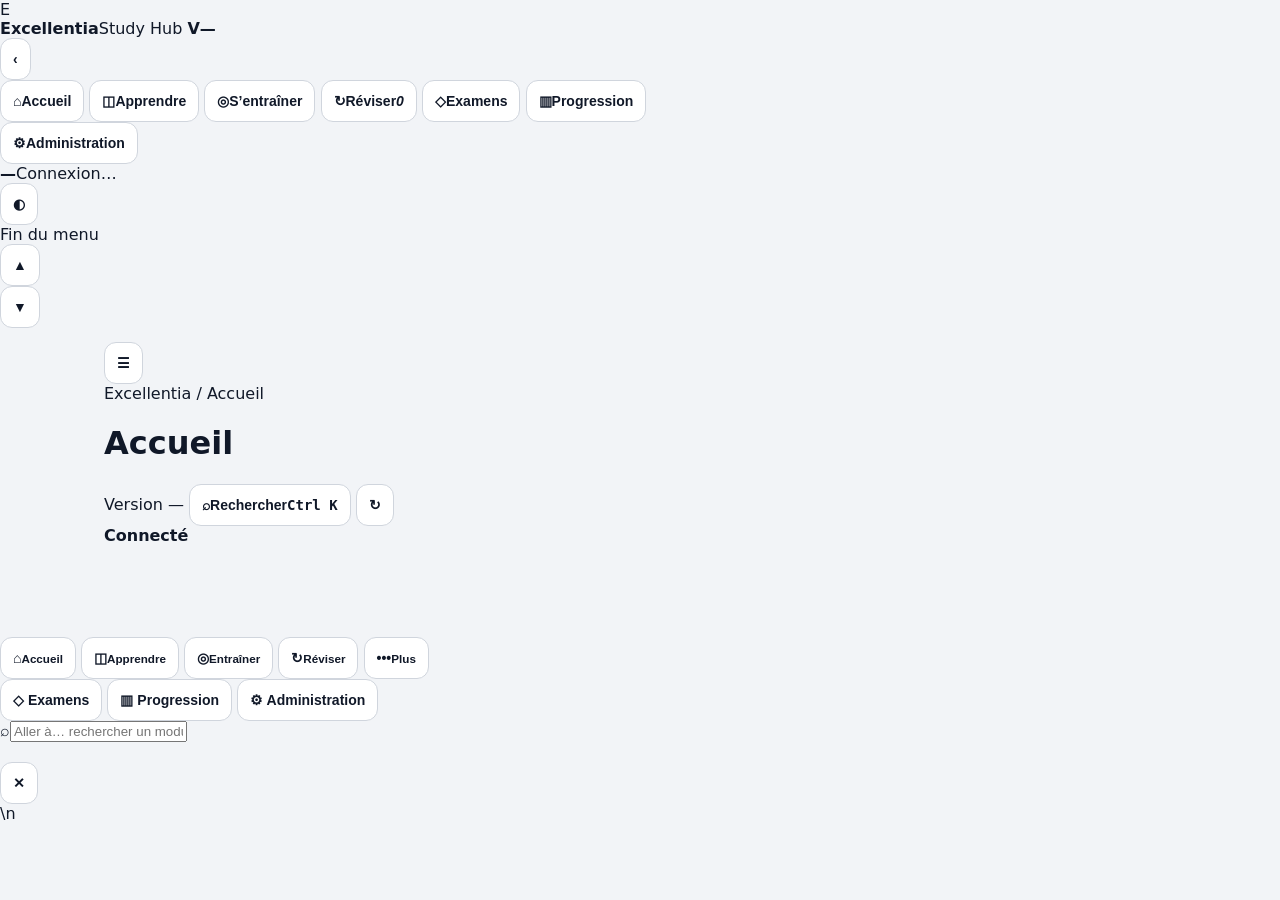
==== commit 57c2c35f: "gateway: restore official Excellentia index.html" ====
--- a/excellentia-student/index.html
+++ b/excellentia-student/index.html
@@ -3,59 +3,113 @@
 <head>
 <meta charset="utf-8">
 <meta name="viewport" content="width=device-width,initial-scale=1,viewport-fit=cover">
-<meta name="theme-color" content="#101828">
-<title>Excellentia Study Hub — Élève</title>
+<meta name="theme-color" content="#0d1117">
+<meta name="referrer" content="no-referrer">
+<title>Excellentia Study Hub</title>
 <link rel="manifest" href="./manifest.webmanifest">
-<link rel="stylesheet" href="./style.css?v=230">
+<link rel="stylesheet" href="./style.css?v=301">
 </head>
 <body>
-<div id="app">
-<header class="topbar">
-  <div>
-    <div class="eyebrow">EXCELLENTIA STUDY HUB</div>
-    <h1>Plateforme Élève</h1>
+<div class="app-shell" id="appShell">
+  <aside class="rail" id="rail">
+    <div class="brand-block">
+      <div class="brand-mark">E</div>
+      <div class="brand-copy"><strong>Excellentia</strong><span>Study Hub <b class="version-badge" id="versionBadge">V—</b></span></div>
+      <button class="ghost-icon desktop-collapse" id="collapseRail" aria-label="Réduire la navigation">‹</button>
+    </div>
+
+    <div class="rail-scroll-wrap" id="railScrollWrap">
+    <div class="rail-scroll" id="railScroll" tabindex="0" aria-label="Navigation principale">
+    <nav class="primary-nav" id="primaryNav">
+      <button data-space="home" class="active"><span class="nav-ico">⌂</span><span>Accueil</span></button>
+      <button data-space="learn"><span class="nav-ico">◫</span><span>Apprendre</span></button>
+      <button data-space="train"><span class="nav-ico">◎</span><span>S’entraîner</span></button>
+      <button data-space="review"><span class="nav-ico">↻</span><span>Réviser</span><em id="reviewNavBadge" class="nav-badge">0</em></button>
+      <button data-space="exam"><span class="nav-ico">◇</span><span>Examens</span></button>
+      <button data-space="progress"><span class="nav-ico">▥</span><span>Progression</span></button>
+    </nav>
+
+    <div class="rail-spacer"></div>
+
+    <nav class="secondary-nav">
+      <button data-space="admin" class="admin-nav"><span class="nav-ico">⚙</span><span>Administration</span></button>
+    </nav>
+
+    <div class="account-card">
+      <div class="presence"><span id="netDot" class="presence-dot"></span></div>
+      <div class="account-copy"><strong id="roleLabel">—</strong><span id="netLabel">Connexion…</span></div>
+      <button class="ghost-icon" id="themeToggle" title="Changer de thème">◐</button>
+    </div>
+    <div class="rail-scroll-end" aria-hidden="true">Fin du menu</div>
+    </div>
+    <div class="rail-scrollbar" id="railScrollbar" role="scrollbar" tabindex="0" aria-label="Défilement du menu" aria-controls="railScroll" aria-valuemin="0" aria-valuemax="100" aria-valuenow="0">
+      <button type="button" class="rail-scroll-btn" id="railScrollUp" aria-label="Monter dans le menu">▲</button>
+      <div class="rail-scroll-track" id="railScrollTrack" aria-hidden="true">
+        <div class="rail-scroll-thumb" id="railScrollThumb"></div>
+      </div>
+      <button type="button" class="rail-scroll-btn" id="railScrollDown" aria-label="Descendre dans le menu">▼</button>
+    </div>
+    </div>
+  </aside>
+
+  <main class="workspace">
+    <header class="app-header">
+      <button class="ghost-icon mobile-menu" id="mobileMenu" aria-label="Menu">☰</button>
+      <div class="header-context">
+        <div class="breadcrumbs" id="breadcrumbs">Excellentia / Accueil</div>
+        <h1 id="pageTitle">Accueil</h1>
+      </div>
+      <div class="header-actions"><span class="build-chip" id="buildChip">Version —</span>
+        <button class="command-button" id="commandButton"><span>⌕</span><span class="command-label">Rechercher</span><kbd>Ctrl K</kbd></button>
+        <button class="ghost-icon" id="refreshButton" title="Actualiser">↻</button>
+        <div class="sync-pill" id="syncPill"><span></span><b>Connecté</b></div>
+      </div>
+    </header>
+
+    <div class="context-bar" id="contextBar">
+      <nav class="tabs" id="contextTabs"></nav>
+      <div class="context-actions" id="contextActions"></div>
+    </div>
+
+    <section class="content-stage">
+      <div class="content-column" id="viewHost"></div>
+      <aside class="inspector" id="inspector"></aside>
+    </section>
+  </main>
+</div>
+
+<nav class="mobile-dock" id="mobileDock">
+  <button data-space="home" class="active"><span>⌂</span><small>Accueil</small></button>
+  <button data-space="learn"><span>◫</span><small>Apprendre</small></button>
+  <button data-space="train"><span>◎</span><small>Entraîner</small></button>
+  <button data-space="review"><span>↻</span><small>Réviser</small></button>
+  <button data-action="more"><span>•••</span><small>Plus</small></button>
+</nav>
+
+<div class="mobile-sheet" id="mobileSheet">
+  <div class="sheet-handle"></div>
+  <button data-space="exam">◇ Examens</button>
+  <button data-space="progress">▥ Progression</button>
+  <button data-space="admin" class="admin-nav">⚙ Administration</button>
+</div>
+<div class="overlay" id="overlay"></div>
+
+<div class="command-palette" id="commandPalette" aria-hidden="true">
+  <div class="command-dialog">
+    <div class="command-input-wrap"><span>⌕</span><input id="commandInput" placeholder="Aller à… rechercher un module, une notion, une action"></div>
+    <div class="command-results" id="commandResults"></div>
   </div>
-  <div id="net" class="pill">Initialisation…</div>
-</header>
-<main id="view">
-  <section class="hero card">
-    <div>
-      <span class="badge">V2.3.0 · autonome</span>
-      <h2>Culture générale — préparation intensive</h2>
-      <p>Corpus complet, annales EXETAT renforcées, 40 s par question, progression conservée sur ce téléphone.</p>
-    </div>
-    <div class="heroStats">
-      <div><b id="qCount">—</b><span>questions</span></div>
-      <div><b id="kCount">—</b><span>connaissances</span></div>
-      <div><b>40 s</b><span>par question</span></div>
-    </div>
+</div>
+
+<div class="drawer-backdrop" id="drawerBackdrop">
+  <section class="drawer" id="drawer">
+    <header><div><span class="eyebrow" id="drawerEyebrow"></span><h2 id="drawerTitle"></h2></div><button class="ghost-icon" id="drawerClose">✕</button></header>
+    <div class="drawer-body" id="drawerBody"></div>
   </section>
-  <section id="loading" class="card">
-    <div class="row"><b>Chargement du corpus</b><span id="loadPct">0%</span></div>
-    <div class="progress"><i id="loadBar"></i></div>
-    <p id="loadText" class="muted">Préparation du mode hors ligne…</p>
-  </section>
-  <section id="dashboard" class="hidden">
-    <div class="actions">
-      <button class="primary" data-action="start-mix">Grand Mix</button>
-      <button data-action="start-exam">Examen blanc · 100</button>
-      <button data-action="resume">Reprendre</button>
-    </div>
-    <div id="stats" class="statsGrid"></div>
-    <h3>Modules</h3>
-    <div id="modules" class="moduleGrid"></div>
-    <h3>Leçons</h3>
-    <div id="lessons" class="lessonList"></div>
-  </section>
-  <section id="session" class="hidden"></section>
-  <section id="result" class="hidden"></section>
-</main>
-<nav class="dock">
-  <button data-nav="home">Accueil</button>
-  <button data-nav="modules">Modules</button>
-  <button data-nav="stats">Progression</button>
-</nav>
 </div>
-<script src="./app.js?v=230" defer></script>
+
+<div class="toast-stack" id="toasts"></div>
+<script src="./vendor/qrcode.min.js"></script>\n<script src="./gateway-adapter.js?v=301"></script>
+<script src="./app.js?v=301"></script>
 </body>
 </html>
